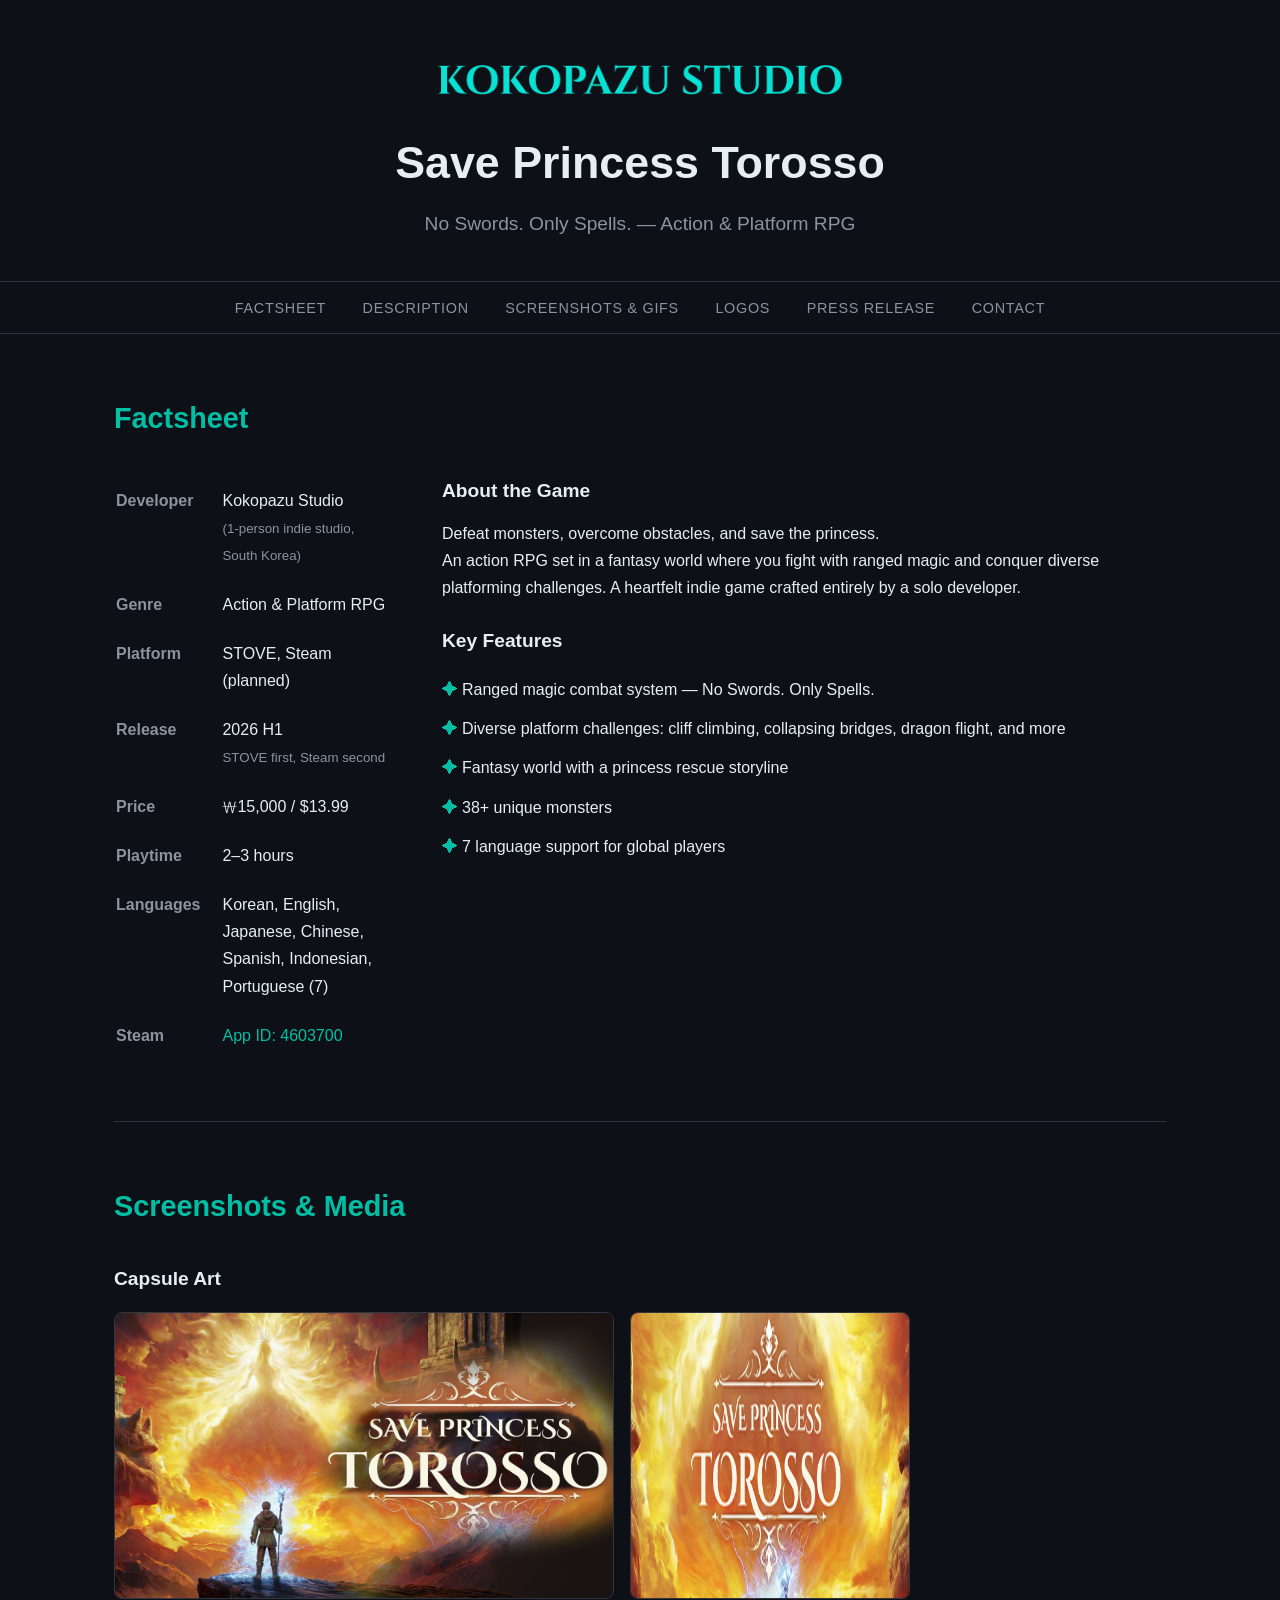
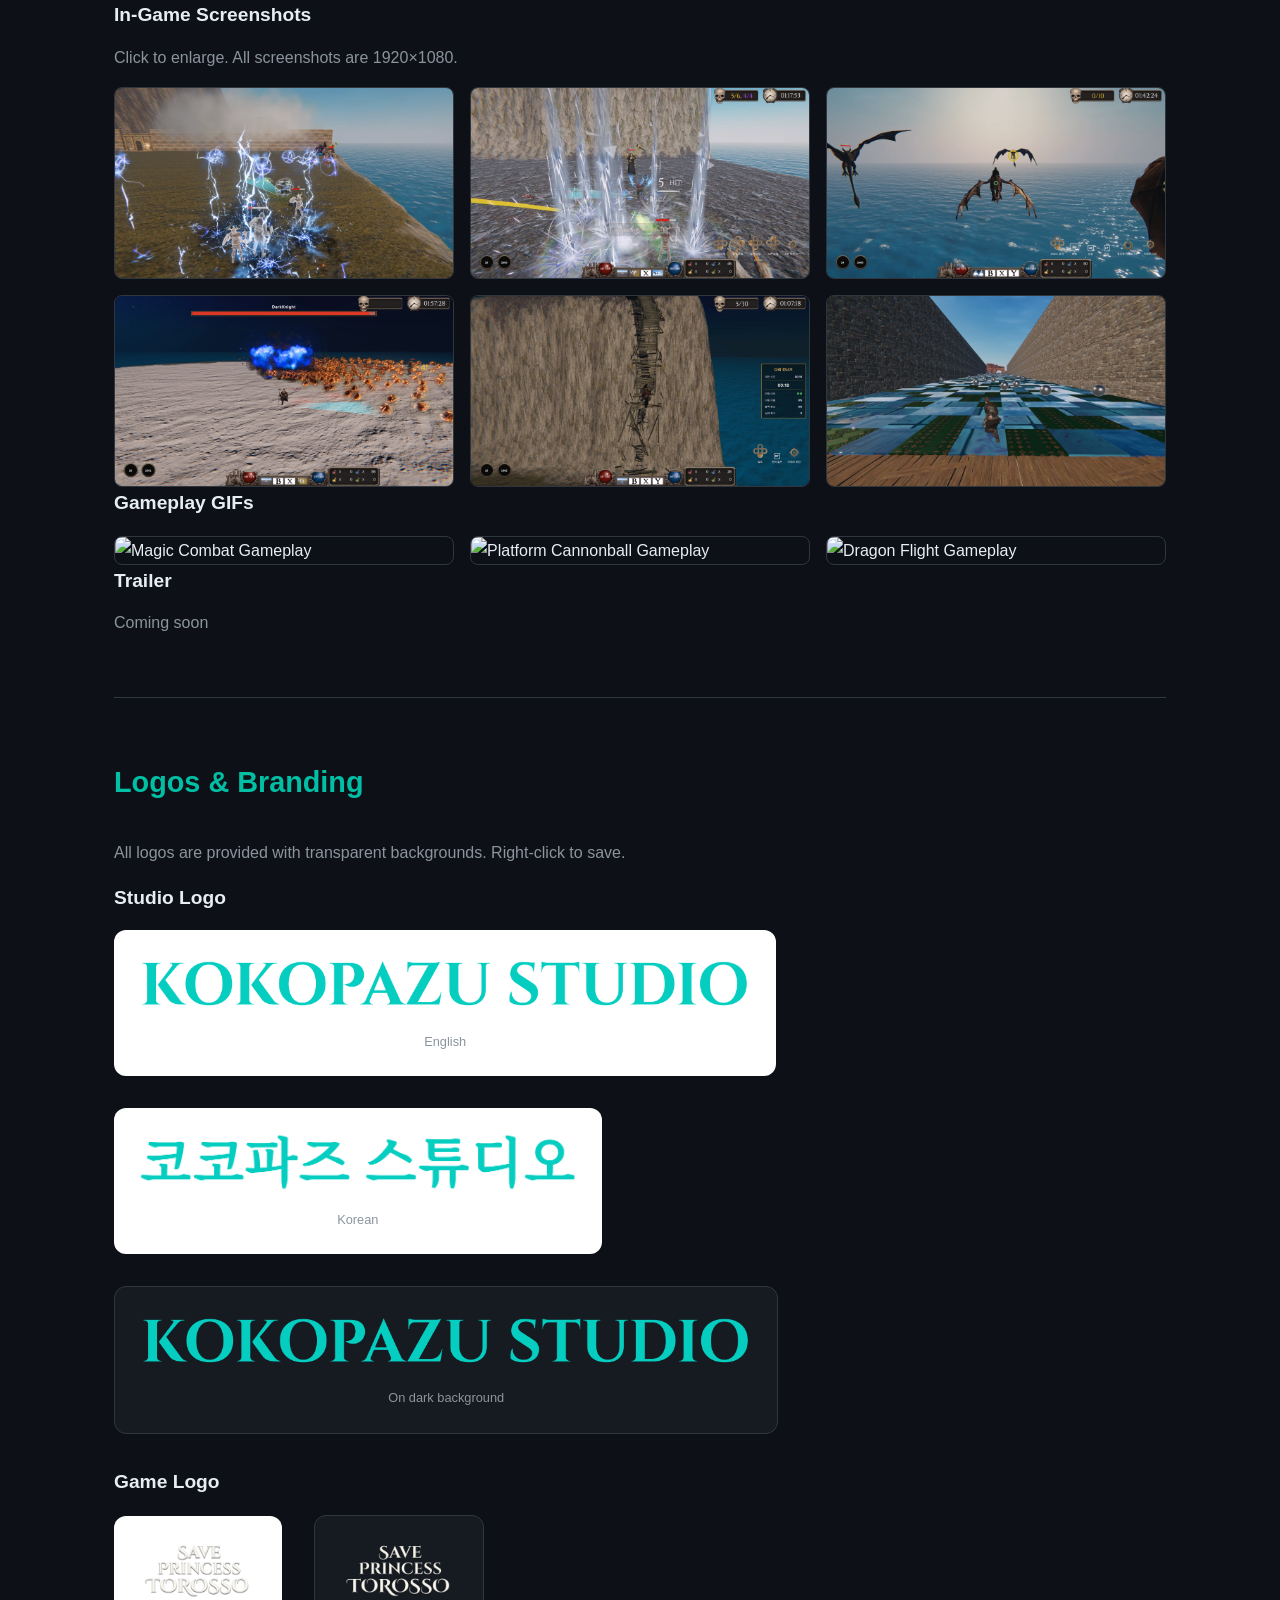
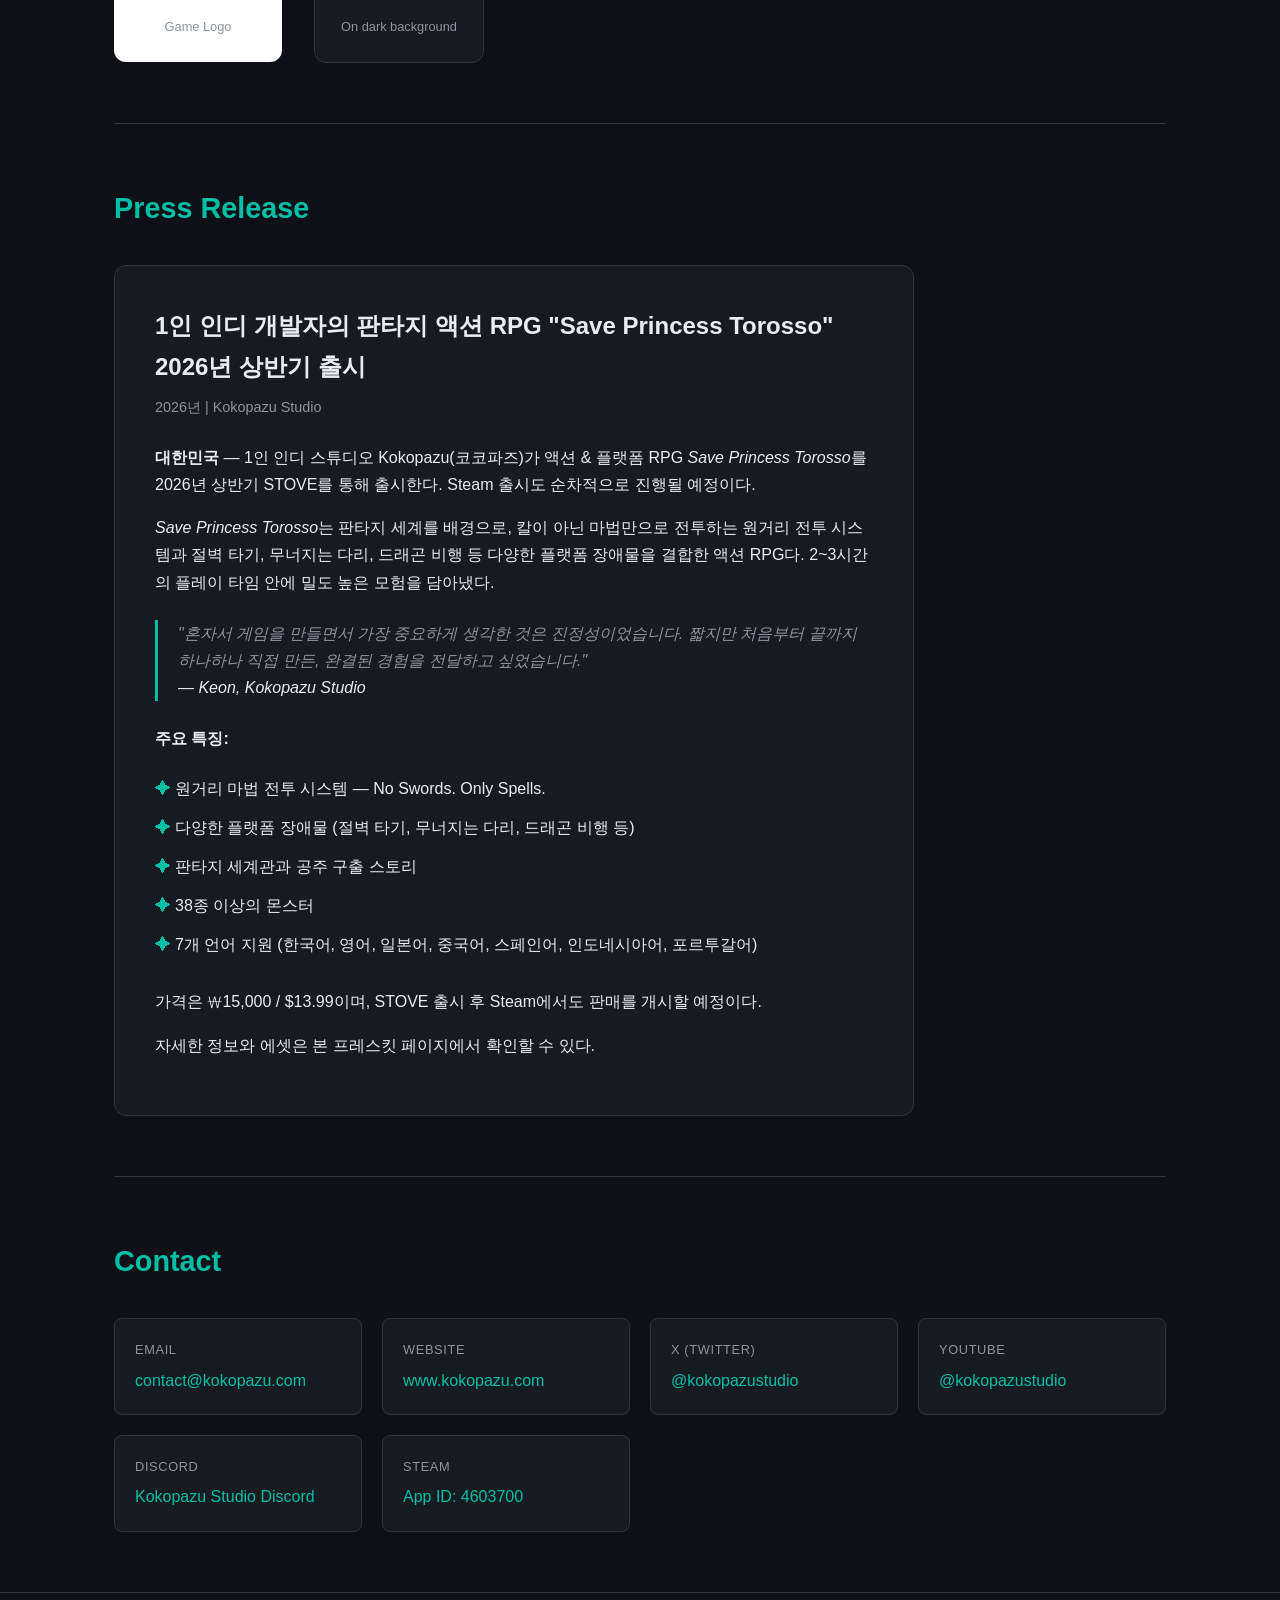
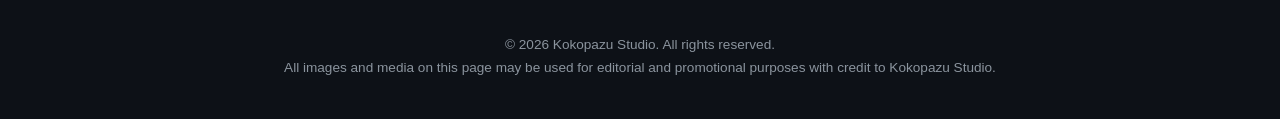
==== presskit/index.html @ b0d34535 "프레스킷 및 디자인 리뷰 추가, Claude 설정 업데이트 Co-Authored-By: Claude Opus 4.6 <noreply@anthropic.com>" ====
<!DOCTYPE html>
<html lang="ko">
<head>
  <meta charset="UTF-8">
  <meta name="viewport" content="width=device-width, initial-scale=1.0">
  <title>Save Princess Torosso - Presskit | Kokopazu Studio</title>
  <meta name="description" content="Save Princess Torosso 프레스킷 - Kokopazu Studio의 액션 & 플랫폼 RPG">
  <style>
    :root {
      --primary: #00BFA5;
      --primary-dark: #00897B;
      --bg: #0D1117;
      --bg-card: #161B22;
      --text: #E6EDF3;
      --text-muted: #8B949E;
      --border: #30363D;
      --accent: #FFD700;
    }

    * { margin: 0; padding: 0; box-sizing: border-box; }

    body {
      font-family: 'Segoe UI', -apple-system, BlinkMacSystemFont, sans-serif;
      background: var(--bg);
      color: var(--text);
      line-height: 1.7;
    }

    a { color: var(--primary); text-decoration: none; }
    a:hover { color: var(--primary-dark); text-decoration: underline; }

    /* Header */
    .header {
      text-align: center;
      padding: 60px 20px 40px;
      border-bottom: 1px solid var(--border);
    }
    .header img.studio-logo {
      height: 40px;
      margin-bottom: 16px;
      filter: brightness(1.1);
    }
    .header h1 {
      font-size: 2.8rem;
      font-weight: 700;
      margin-bottom: 8px;
    }
    .header .tagline {
      font-size: 1.2rem;
      color: var(--text-muted);
    }

    /* Nav */
    .nav {
      position: sticky;
      top: 0;
      z-index: 100;
      background: var(--bg);
      border-bottom: 1px solid var(--border);
      padding: 12px 20px;
      text-align: center;
    }
    .nav a {
      display: inline-block;
      margin: 0 16px;
      font-size: 0.9rem;
      color: var(--text-muted);
      text-transform: uppercase;
      letter-spacing: 0.05em;
    }
    .nav a:hover { color: var(--primary); text-decoration: none; }

    /* Container */
    .container {
      max-width: 1100px;
      margin: 0 auto;
      padding: 0 24px;
    }

    /* Section */
    section {
      padding: 60px 0;
      border-bottom: 1px solid var(--border);
    }
    section:last-child { border-bottom: none; }

    h2 {
      font-size: 1.8rem;
      margin-bottom: 32px;
      color: var(--primary);
    }
    h3 {
      font-size: 1.2rem;
      margin-bottom: 12px;
      color: var(--text);
    }

    /* Factsheet grid */
    .factsheet-grid {
      display: grid;
      grid-template-columns: 280px 1fr;
      gap: 48px;
    }
    .factsheet-table { width: 100%; }
    .factsheet-table tr { border-bottom: 1px solid var(--border); }
    .factsheet-table td {
      padding: 10px 0;
      vertical-align: top;
    }
    .factsheet-table td:first-child {
      font-weight: 600;
      color: var(--text-muted);
      white-space: nowrap;
      padding-right: 20px;
      width: 100px;
    }

    /* Description */
    .description p { margin-bottom: 16px; }
    .features {
      list-style: none;
      padding: 0;
    }
    .features li {
      padding: 6px 0;
      padding-left: 20px;
      position: relative;
    }
    .features li::before {
      content: "\2726";
      position: absolute;
      left: 0;
      color: var(--primary);
    }

    /* Gallery */
    .gallery-section h3 { margin-top: 32px; }
    .gallery-section h3:first-child { margin-top: 0; }

    .gallery {
      display: grid;
      grid-template-columns: repeat(auto-fill, minmax(320px, 1fr));
      gap: 16px;
      margin-top: 16px;
    }
    .gallery img, .gallery video {
      width: 100%;
      border-radius: 8px;
      border: 1px solid var(--border);
      cursor: pointer;
      transition: transform 0.2s;
    }
    .gallery img:hover { transform: scale(1.02); }

    .capsule-gallery {
      display: flex;
      gap: 16px;
      flex-wrap: wrap;
      margin-top: 16px;
    }
    .capsule-gallery img {
      border-radius: 8px;
      border: 1px solid var(--border);
    }
    .capsule-gallery .capsule-main { max-width: 500px; width: 100%; }
    .capsule-gallery .capsule-small { max-width: 280px; width: 100%; }

    /* Logos */
    .logos-grid {
      display: flex;
      gap: 32px;
      flex-wrap: wrap;
      align-items: center;
      margin-top: 16px;
    }
    .logo-item {
      background: #fff;
      padding: 24px;
      border-radius: 12px;
      text-align: center;
    }
    .logo-item img { max-height: 60px; }
    .logo-item.dark {
      background: var(--bg-card);
      border: 1px solid var(--border);
    }
    .logo-item p {
      font-size: 0.8rem;
      color: var(--text-muted);
      margin-top: 8px;
    }

    /* Press Release */
    .press-release {
      background: var(--bg-card);
      border: 1px solid var(--border);
      border-radius: 12px;
      padding: 40px;
      max-width: 800px;
    }
    .press-release h3 {
      font-size: 1.5rem;
      margin-bottom: 8px;
    }
    .press-release .date {
      color: var(--text-muted);
      font-size: 0.9rem;
      margin-bottom: 24px;
    }
    .press-release p { margin-bottom: 16px; }
    .press-release .quote {
      border-left: 3px solid var(--primary);
      padding-left: 20px;
      font-style: italic;
      color: var(--text-muted);
      margin: 24px 0;
    }

    /* Contact */
    .contact-grid {
      display: grid;
      grid-template-columns: repeat(auto-fill, minmax(240px, 1fr));
      gap: 20px;
    }
    .contact-card {
      background: var(--bg-card);
      border: 1px solid var(--border);
      border-radius: 8px;
      padding: 20px;
    }
    .contact-card .label {
      font-size: 0.8rem;
      color: var(--text-muted);
      text-transform: uppercase;
      letter-spacing: 0.05em;
      margin-bottom: 6px;
    }

    /* Download button */
    .download-btn {
      display: inline-block;
      background: var(--primary);
      color: #fff;
      padding: 12px 28px;
      border-radius: 8px;
      font-weight: 600;
      font-size: 1rem;
      margin-top: 16px;
      transition: background 0.2s;
    }
    .download-btn:hover {
      background: var(--primary-dark);
      text-decoration: none;
      color: #fff;
    }

    /* Lightbox */
    .lightbox {
      display: none;
      position: fixed;
      top: 0; left: 0;
      width: 100%; height: 100%;
      background: rgba(0,0,0,0.9);
      z-index: 1000;
      justify-content: center;
      align-items: center;
      cursor: pointer;
    }
    .lightbox.active { display: flex; }
    .lightbox img {
      max-width: 90%;
      max-height: 90%;
      border-radius: 8px;
    }

    /* Responsive */
    @media (max-width: 768px) {
      .header h1 { font-size: 2rem; }
      .factsheet-grid {
        grid-template-columns: 1fr;
        gap: 32px;
      }
      .gallery {
        grid-template-columns: 1fr;
      }
      .nav a { margin: 0 8px; font-size: 0.8rem; }
      .press-release { padding: 24px; }
    }
  </style>
</head>
<body>

<!-- Header -->
<div class="header">
  <img src="images/logo_kokopazu.png" alt="Kokopazu Studio" class="studio-logo">
  <h1>Save Princess Torosso</h1>
  <p class="tagline">No Swords. Only Spells. &mdash; Action &amp; Platform RPG</p>
</div>

<!-- Navigation -->
<nav class="nav">
  <a href="#factsheet">Factsheet</a>
  <a href="#description">Description</a>
  <a href="#media">Screenshots &amp; GIFs</a>
  <a href="#logos">Logos</a>
  <a href="#press-release">Press Release</a>
  <a href="#contact">Contact</a>
</nav>

<div class="container">

  <!-- Factsheet + Description -->
  <section id="factsheet">
    <h2>Factsheet</h2>
    <div class="factsheet-grid">
      <div>
        <table class="factsheet-table">
          <tr><td>Developer</td><td>Kokopazu Studio<br><small style="color:var(--text-muted)">(1-person indie studio, South Korea)</small></td></tr>
          <tr><td>Genre</td><td>Action &amp; Platform RPG</td></tr>
          <tr><td>Platform</td><td>STOVE, Steam (planned)</td></tr>
          <tr><td>Release</td><td>2026 H1<br><small style="color:var(--text-muted)">STOVE first, Steam second</small></td></tr>
          <tr><td>Price</td><td>&#8361;15,000 / $13.99</td></tr>
          <tr><td>Playtime</td><td>2&ndash;3 hours</td></tr>
          <tr><td>Languages</td><td>Korean, English, Japanese, Chinese, Spanish, Indonesian, Portuguese (7)</td></tr>
          <tr><td>Steam</td><td><a href="https://store.steampowered.com/app/4603700" target="_blank">App ID: 4603700</a></td></tr>
        </table>
      </div>
      <div id="description">
        <h3>About the Game</h3>
        <p>Defeat monsters, overcome obstacles, and save the princess.</p>
        <p>An action RPG set in a fantasy world where you fight with ranged magic and conquer diverse platforming challenges. A heartfelt indie game crafted entirely by a solo developer.</p>

        <h3 style="margin-top:24px">Key Features</h3>
        <ul class="features">
          <li>Ranged magic combat system &mdash; No Swords. Only Spells.</li>
          <li>Diverse platform challenges: cliff climbing, collapsing bridges, dragon flight, and more</li>
          <li>Fantasy world with a princess rescue storyline</li>
          <li>38+ unique monsters</li>
          <li>7 language support for global players</li>
        </ul>
      </div>
    </div>
  </section>

  <!-- Screenshots & GIFs -->
  <section id="media">
    <h2>Screenshots &amp; Media</h2>

    <div class="gallery-section">
      <h3>Capsule Art</h3>
      <div class="capsule-gallery">
        <img src="images/capsule_main.png" alt="Main Capsule" class="capsule-main" onclick="openLightbox(this)">
        <img src="images/capsule_small.png" alt="Small Capsule" class="capsule-small" onclick="openLightbox(this)">
      </div>
    </div>

    <div class="gallery-section">
      <h3>In-Game Screenshots</h3>
      <p style="color:var(--text-muted); margin-bottom:8px;">Click to enlarge. All screenshots are 1920&times;1080.</p>
      <div class="gallery">
        <img src="images/combat_01_lightning.jpg" alt="Combat - Lightning Magic" onclick="openLightbox(this)">
        <img src="images/combat_02_ice.jpg" alt="Combat - Ice Magic" onclick="openLightbox(this)">
        <img src="images/combat_03_dragon_flight.jpg" alt="Combat - Dragon Flight" onclick="openLightbox(this)">
        <img src="images/boss_01_darkknight.jpg" alt="Boss - Dark Knight" onclick="openLightbox(this)">
        <img src="images/platform_01_bridge.jpg" alt="Platform - Bridge" onclick="openLightbox(this)">
        <img src="images/platform_02_cannonball_slope.jpg" alt="Platform - Cannonball Slope" onclick="openLightbox(this)">
      </div>
    </div>

    <div class="gallery-section">
      <h3>Gameplay GIFs</h3>
      <div class="gallery">
        <img src="images/combat_magic.gif" alt="Magic Combat Gameplay">
        <img src="images/platform_cannonball.gif" alt="Platform Cannonball Gameplay">
        <img src="images/dragon_flight.gif" alt="Dragon Flight Gameplay">
      </div>
    </div>

    <div class="gallery-section">
      <h3>Trailer</h3>
      <p style="color:var(--text-muted);">Coming soon</p>
      <!-- <iframe width="560" height="315" src="YOUTUBE_EMBED_URL" frameborder="0" allowfullscreen></iframe> -->
    </div>
  </section>

  <!-- Logos -->
  <section id="logos">
    <h2>Logos &amp; Branding</h2>
    <p style="color:var(--text-muted); margin-bottom:16px;">All logos are provided with transparent backgrounds. Right-click to save.</p>

    <h3>Studio Logo</h3>
    <div class="logos-grid">
      <div class="logo-item">
        <img src="images/logo_kokopazu.png" alt="Kokopazu Studio Logo (EN)">
        <p>English</p>
      </div>
      <div class="logo-item">
        <img src="images/logo_kokopazu_kor.png" alt="Kokopazu Studio Logo (KR)">
        <p>Korean</p>
      </div>
      <div class="logo-item dark">
        <img src="images/logo_kokopazu.png" alt="Kokopazu Studio Logo on dark">
        <p>On dark background</p>
      </div>
    </div>

    <h3 style="margin-top:32px">Game Logo</h3>
    <div class="logos-grid">
      <div class="logo-item">
        <img src="images/logo_torosso.png" alt="Save Princess Torosso Logo">
        <p>Game Logo</p>
      </div>
      <div class="logo-item dark">
        <img src="images/logo_torosso.png" alt="Save Princess Torosso Logo on dark">
        <p>On dark background</p>
      </div>
    </div>
  </section>

  <!-- Press Release -->
  <section id="press-release">
    <h2>Press Release</h2>
    <div class="press-release">
      <h3>1인 인디 개발자의 판타지 액션 RPG "Save Princess Torosso" 2026년 상반기 출시</h3>
      <p class="date">2026년 | Kokopazu Studio</p>

      <p><strong>대한민국</strong> &mdash; 1인 인디 스튜디오 Kokopazu(코코파즈)가 액션 &amp; 플랫폼 RPG <em>Save Princess Torosso</em>를 2026년 상반기 STOVE를 통해 출시한다. Steam 출시도 순차적으로 진행될 예정이다.</p>

      <p><em>Save Princess Torosso</em>는 판타지 세계를 배경으로, 칼이 아닌 마법만으로 전투하는 원거리 전투 시스템과 절벽 타기, 무너지는 다리, 드래곤 비행 등 다양한 플랫폼 장애물을 결합한 액션 RPG다. 2~3시간의 플레이 타임 안에 밀도 높은 모험을 담아냈다.</p>

      <div class="quote">
        "혼자서 게임을 만들면서 가장 중요하게 생각한 것은 진정성이었습니다. 짧지만 처음부터 끝까지 하나하나 직접 만든, 완결된 경험을 전달하고 싶었습니다."<br>
        <span style="color:var(--text);">&mdash; Keon, Kokopazu Studio</span>
      </div>

      <p><strong>주요 특징:</strong></p>
      <ul class="features">
        <li>원거리 마법 전투 시스템 &mdash; No Swords. Only Spells.</li>
        <li>다양한 플랫폼 장애물 (절벽 타기, 무너지는 다리, 드래곤 비행 등)</li>
        <li>판타지 세계관과 공주 구출 스토리</li>
        <li>38종 이상의 몬스터</li>
        <li>7개 언어 지원 (한국어, 영어, 일본어, 중국어, 스페인어, 인도네시아어, 포르투갈어)</li>
      </ul>

      <p style="margin-top:24px">가격은 &#8361;15,000 / $13.99이며, STOVE 출시 후 Steam에서도 판매를 개시할 예정이다.</p>

      <p>자세한 정보와 에셋은 본 프레스킷 페이지에서 확인할 수 있다.</p>
    </div>
  </section>

  <!-- Contact -->
  <section id="contact">
    <h2>Contact</h2>
    <div class="contact-grid">
      <div class="contact-card">
        <div class="label">Email</div>
        <a href="mailto:contact@kokopazu.com">contact@kokopazu.com</a>
      </div>
      <div class="contact-card">
        <div class="label">Website</div>
        <a href="https://www.kokopazu.com" target="_blank">www.kokopazu.com</a>
      </div>
      <div class="contact-card">
        <div class="label">X (Twitter)</div>
        <a href="https://x.com/kokopazustudio" target="_blank">@kokopazustudio</a>
      </div>
      <div class="contact-card">
        <div class="label">YouTube</div>
        <a href="https://youtube.com/@kokopazustudio" target="_blank">@kokopazustudio</a>
      </div>
      <div class="contact-card">
        <div class="label">Discord</div>
        <a href="https://discord.com/channels/1486192332025106656/1486192333069484114" target="_blank">Kokopazu Studio Discord</a>
      </div>
      <div class="contact-card">
        <div class="label">Steam</div>
        <a href="https://store.steampowered.com/app/4603700" target="_blank">App ID: 4603700</a>
      </div>
    </div>
  </section>

</div>

<!-- Footer -->
<footer style="text-align:center; padding:40px 20px; color:var(--text-muted); font-size:0.85rem; border-top:1px solid var(--border);">
  &copy; 2026 Kokopazu Studio. All rights reserved.<br>
  All images and media on this page may be used for editorial and promotional purposes with credit to Kokopazu Studio.
</footer>

<!-- Lightbox -->
<div class="lightbox" id="lightbox" onclick="closeLightbox()">
  <img id="lightbox-img" src="" alt="">
</div>

<script>
function openLightbox(el) {
  const lb = document.getElementById('lightbox');
  const img = document.getElementById('lightbox-img');
  img.src = el.src;
  img.alt = el.alt;
  lb.classList.add('active');
}
function closeLightbox() {
  document.getElementById('lightbox').classList.remove('active');
}
document.addEventListener('keydown', function(e) {
  if (e.key === 'Escape') closeLightbox();
});
</script>

</body>
</html>
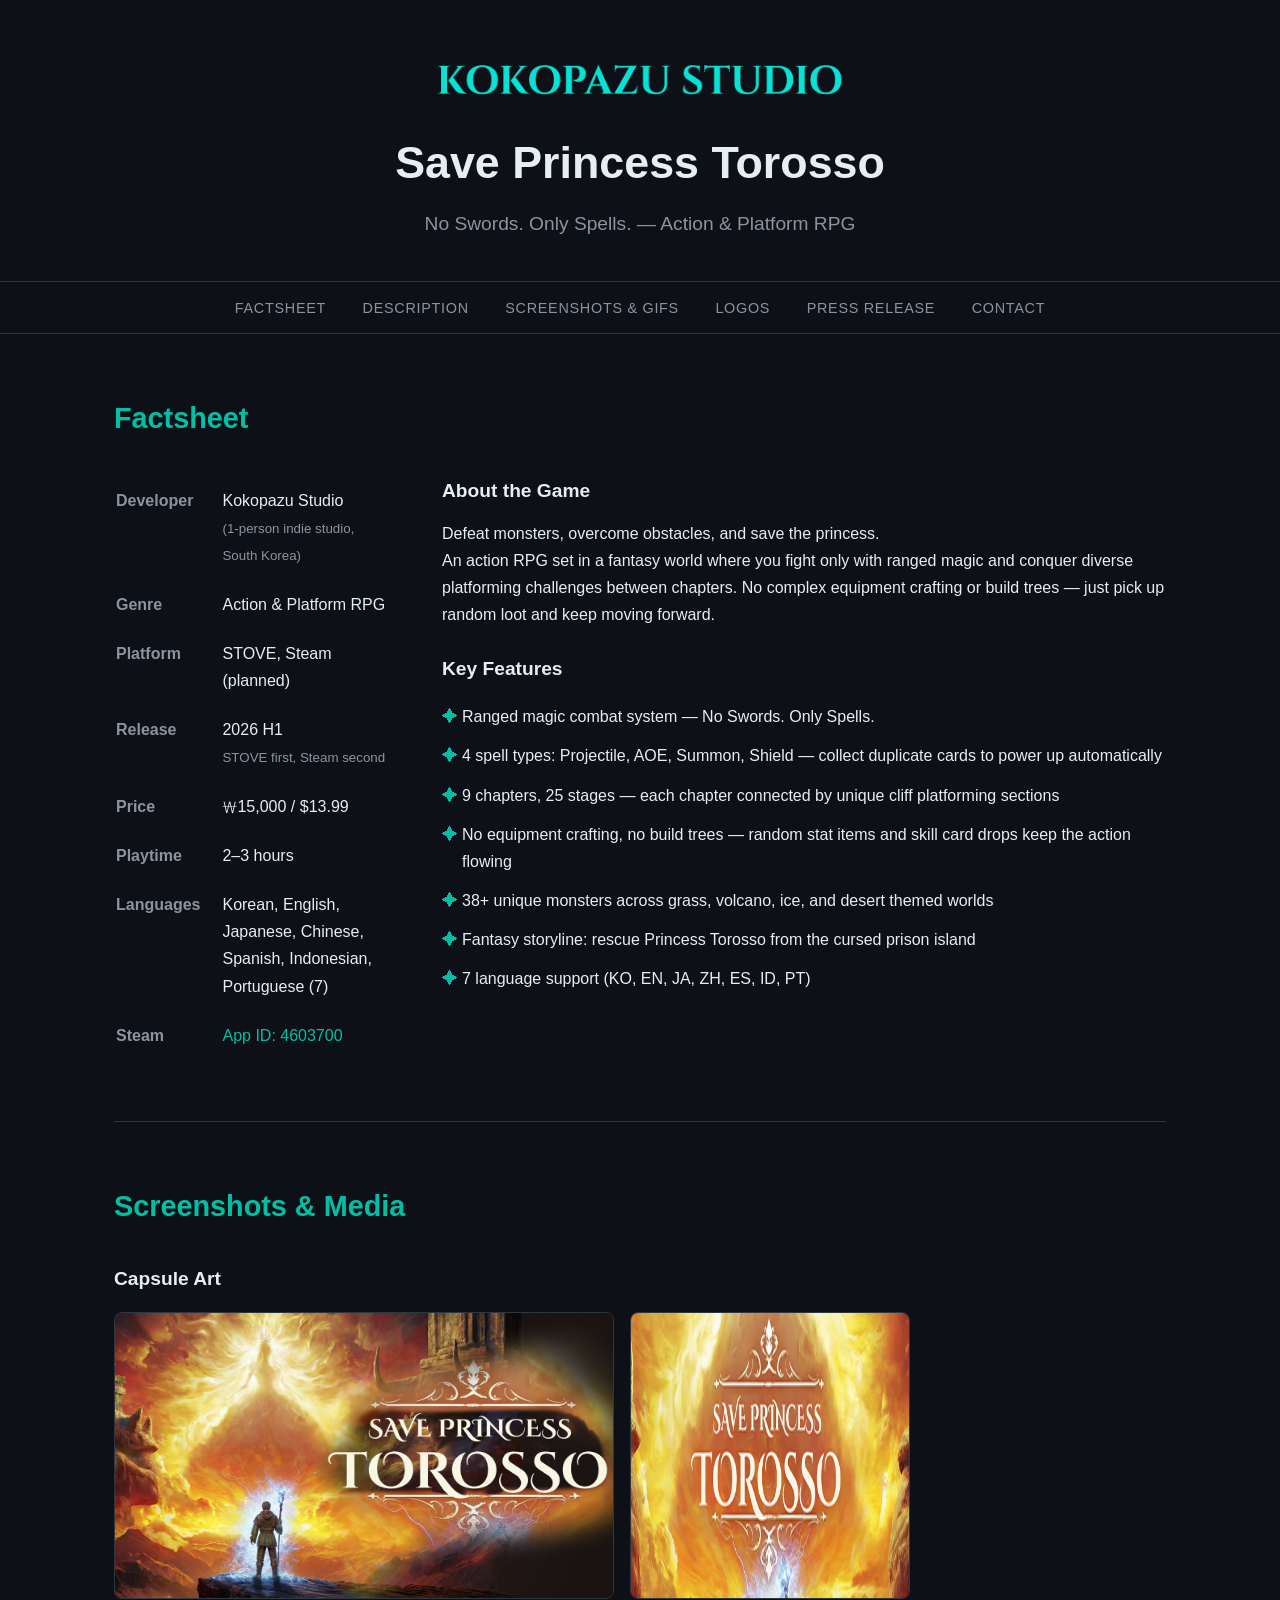
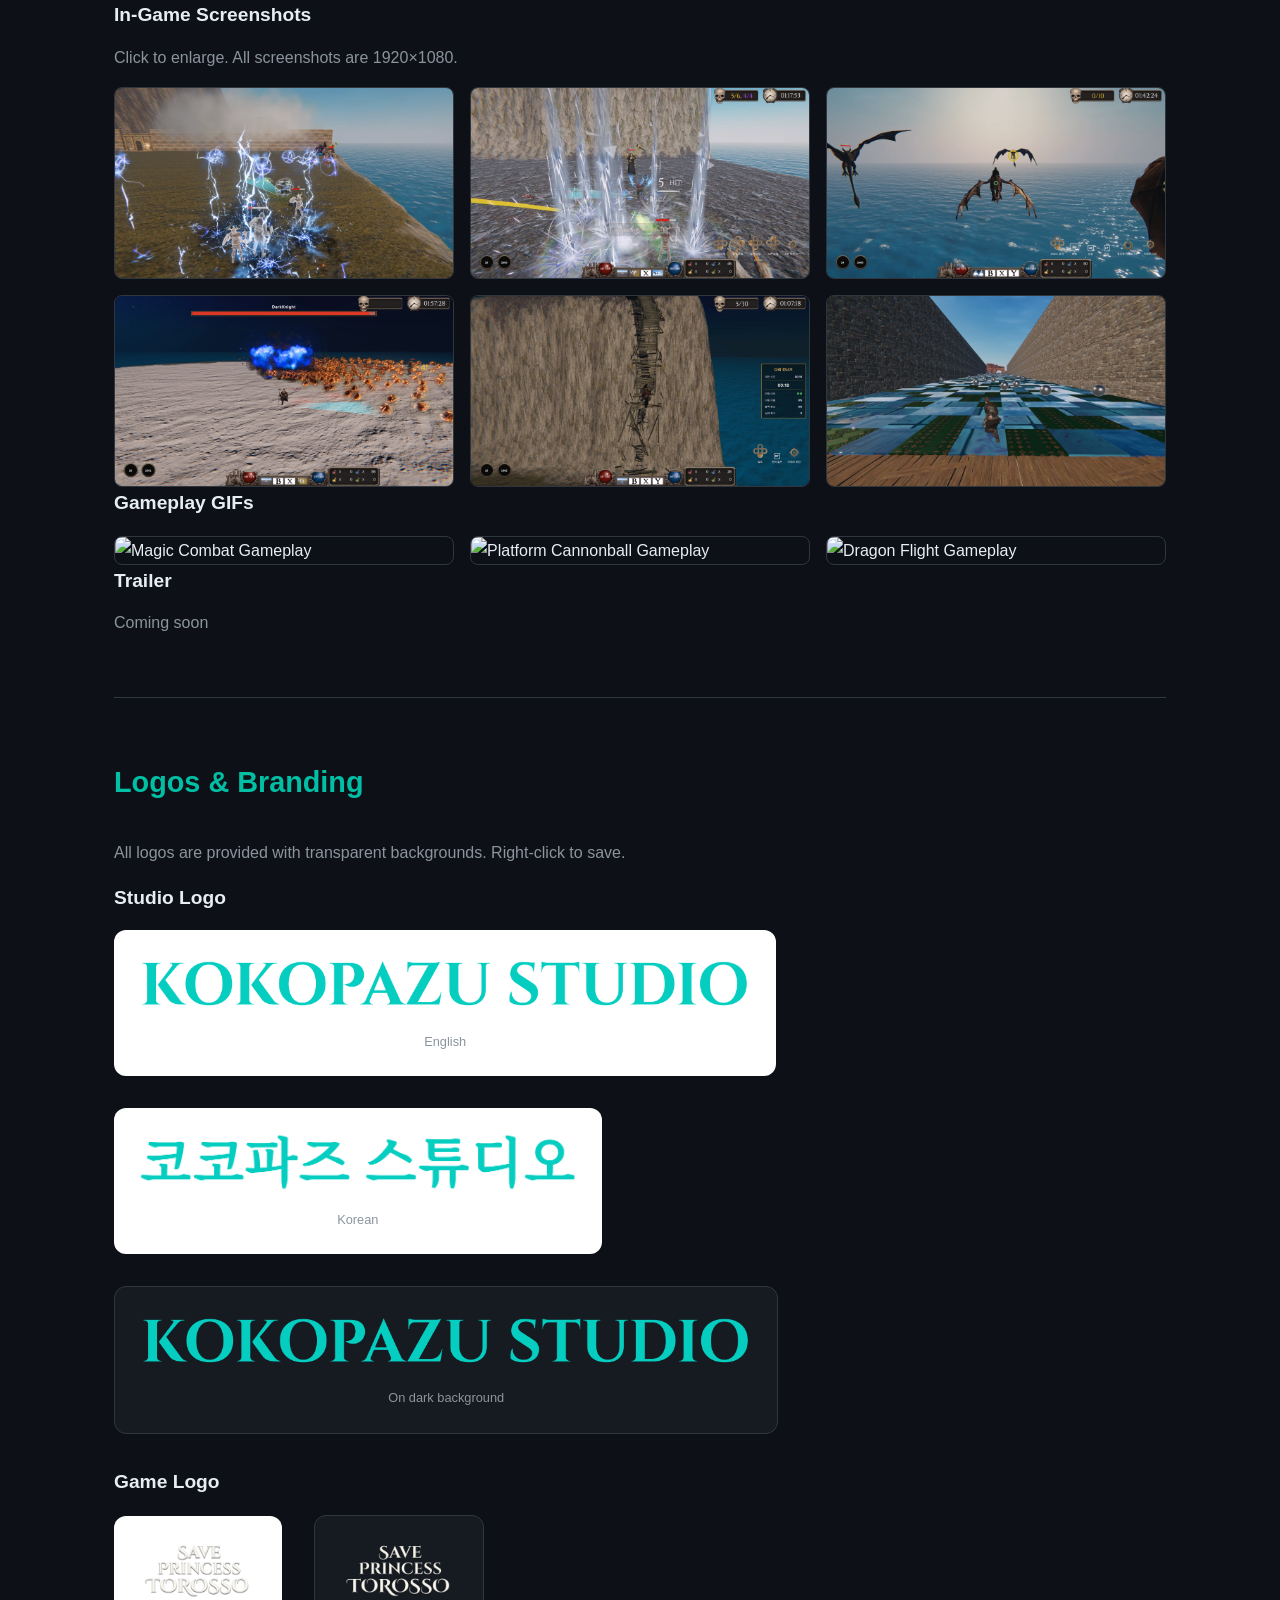
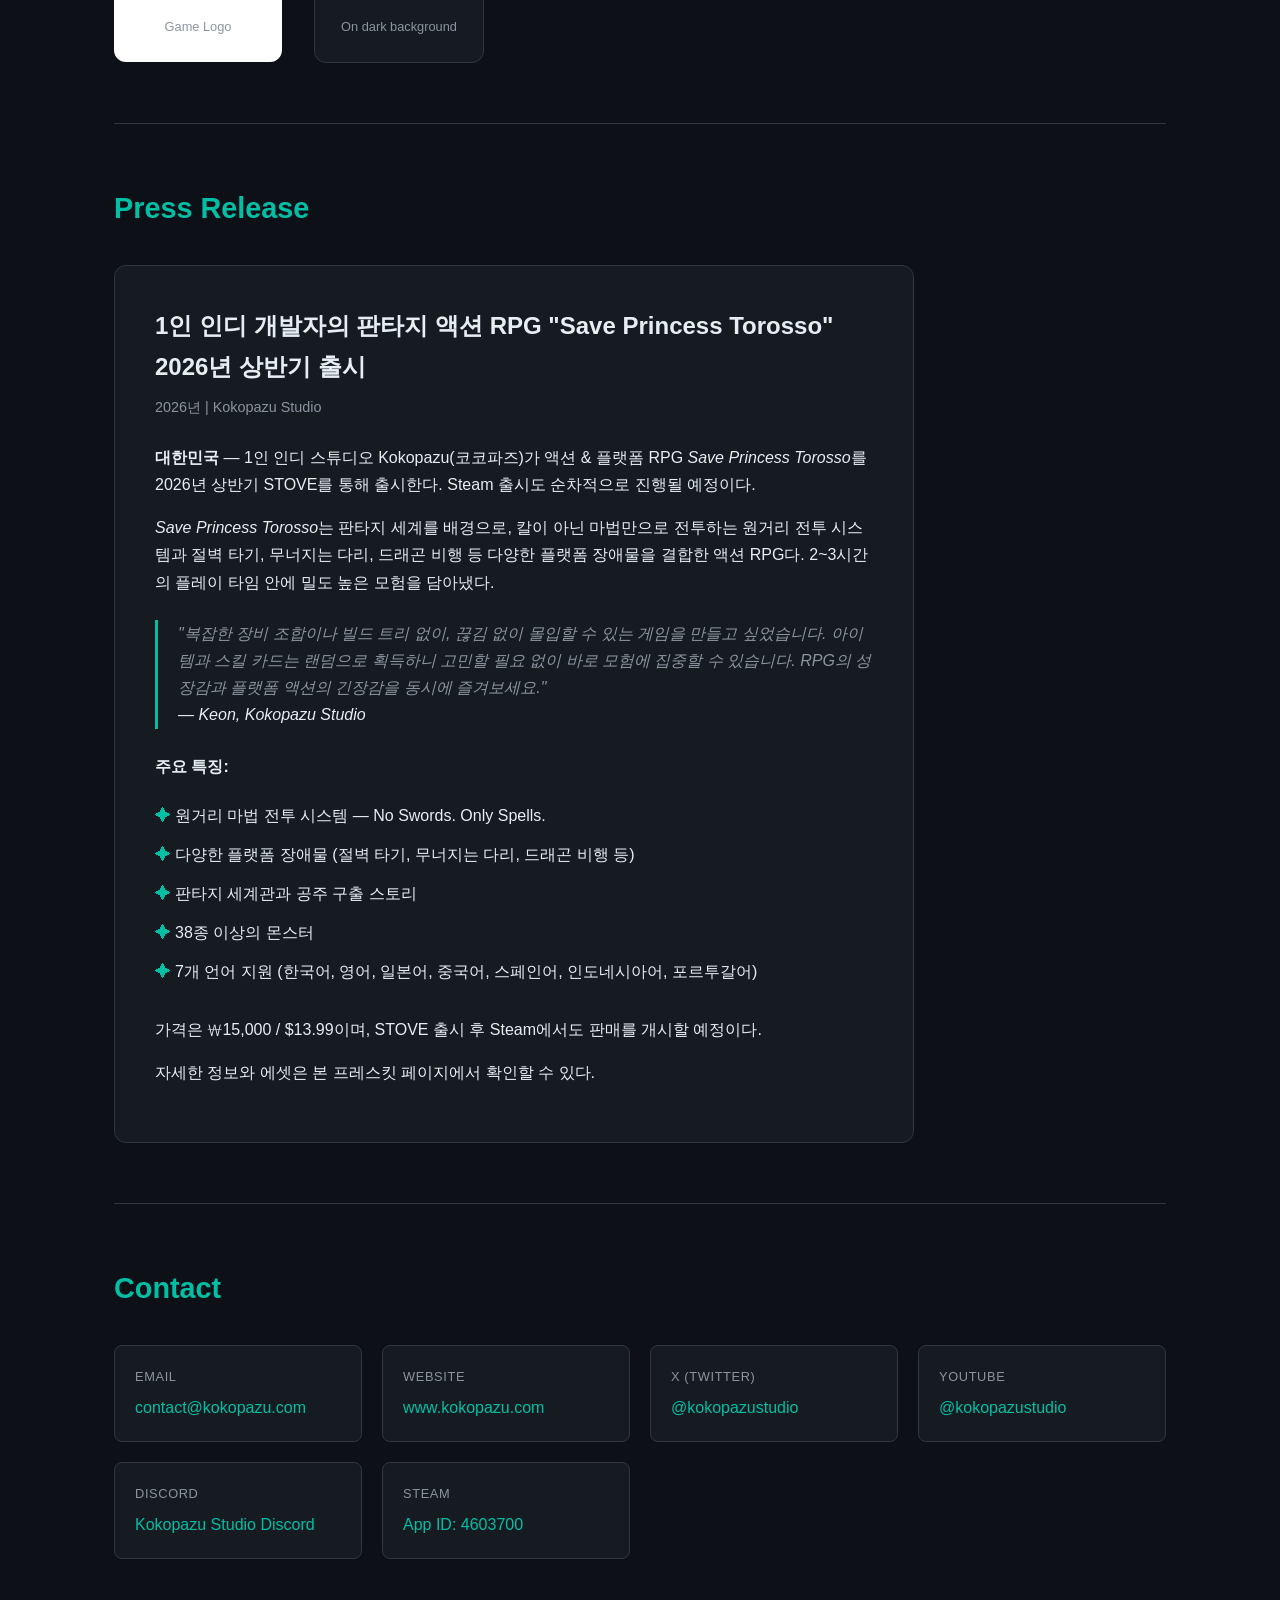
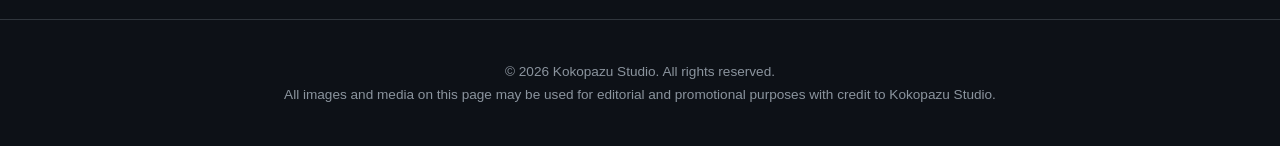
==== commit 70210b72: "프레스킷 내용 업데이트 Co-Authored-By: Claude Opus 4.6 <noreply@anthropic.com>" ====
--- a/presskit/index.html
+++ b/presskit/index.html
@@ -328,15 +328,17 @@
       <div id="description">
         <h3>About the Game</h3>
         <p>Defeat monsters, overcome obstacles, and save the princess.</p>
-        <p>An action RPG set in a fantasy world where you fight with ranged magic and conquer diverse platforming challenges. A heartfelt indie game crafted entirely by a solo developer.</p>
+        <p>An action RPG set in a fantasy world where you fight only with ranged magic and conquer diverse platforming challenges between chapters. No complex equipment crafting or build trees &mdash; just pick up random loot and keep moving forward.</p>
 
         <h3 style="margin-top:24px">Key Features</h3>
         <ul class="features">
           <li>Ranged magic combat system &mdash; No Swords. Only Spells.</li>
-          <li>Diverse platform challenges: cliff climbing, collapsing bridges, dragon flight, and more</li>
-          <li>Fantasy world with a princess rescue storyline</li>
-          <li>38+ unique monsters</li>
-          <li>7 language support for global players</li>
+          <li>4 spell types: Projectile, AOE, Summon, Shield &mdash; collect duplicate cards to power up automatically</li>
+          <li>9 chapters, 25 stages &mdash; each chapter connected by unique cliff platforming sections</li>
+          <li>No equipment crafting, no build trees &mdash; random stat items and skill card drops keep the action flowing</li>
+          <li>38+ unique monsters across grass, volcano, ice, and desert themed worlds</li>
+          <li>Fantasy storyline: rescue Princess Torosso from the cursed prison island</li>
+          <li>7 language support (KO, EN, JA, ZH, ES, ID, PT)</li>
         </ul>
       </div>
     </div>
@@ -429,7 +431,7 @@
       <p><em>Save Princess Torosso</em>는 판타지 세계를 배경으로, 칼이 아닌 마법만으로 전투하는 원거리 전투 시스템과 절벽 타기, 무너지는 다리, 드래곤 비행 등 다양한 플랫폼 장애물을 결합한 액션 RPG다. 2~3시간의 플레이 타임 안에 밀도 높은 모험을 담아냈다.</p>
 
       <div class="quote">
-        "혼자서 게임을 만들면서 가장 중요하게 생각한 것은 진정성이었습니다. 짧지만 처음부터 끝까지 하나하나 직접 만든, 완결된 경험을 전달하고 싶었습니다."<br>
+        "복잡한 장비 조합이나 빌드 트리 없이, 끊김 없이 몰입할 수 있는 게임을 만들고 싶었습니다. 아이템과 스킬 카드는 랜덤으로 획득하니 고민할 필요 없이 바로 모험에 집중할 수 있습니다. RPG의 성장감과 플랫폼 액션의 긴장감을 동시에 즐겨보세요."<br>
         <span style="color:var(--text);">&mdash; Keon, Kokopazu Studio</span>
       </div>
 
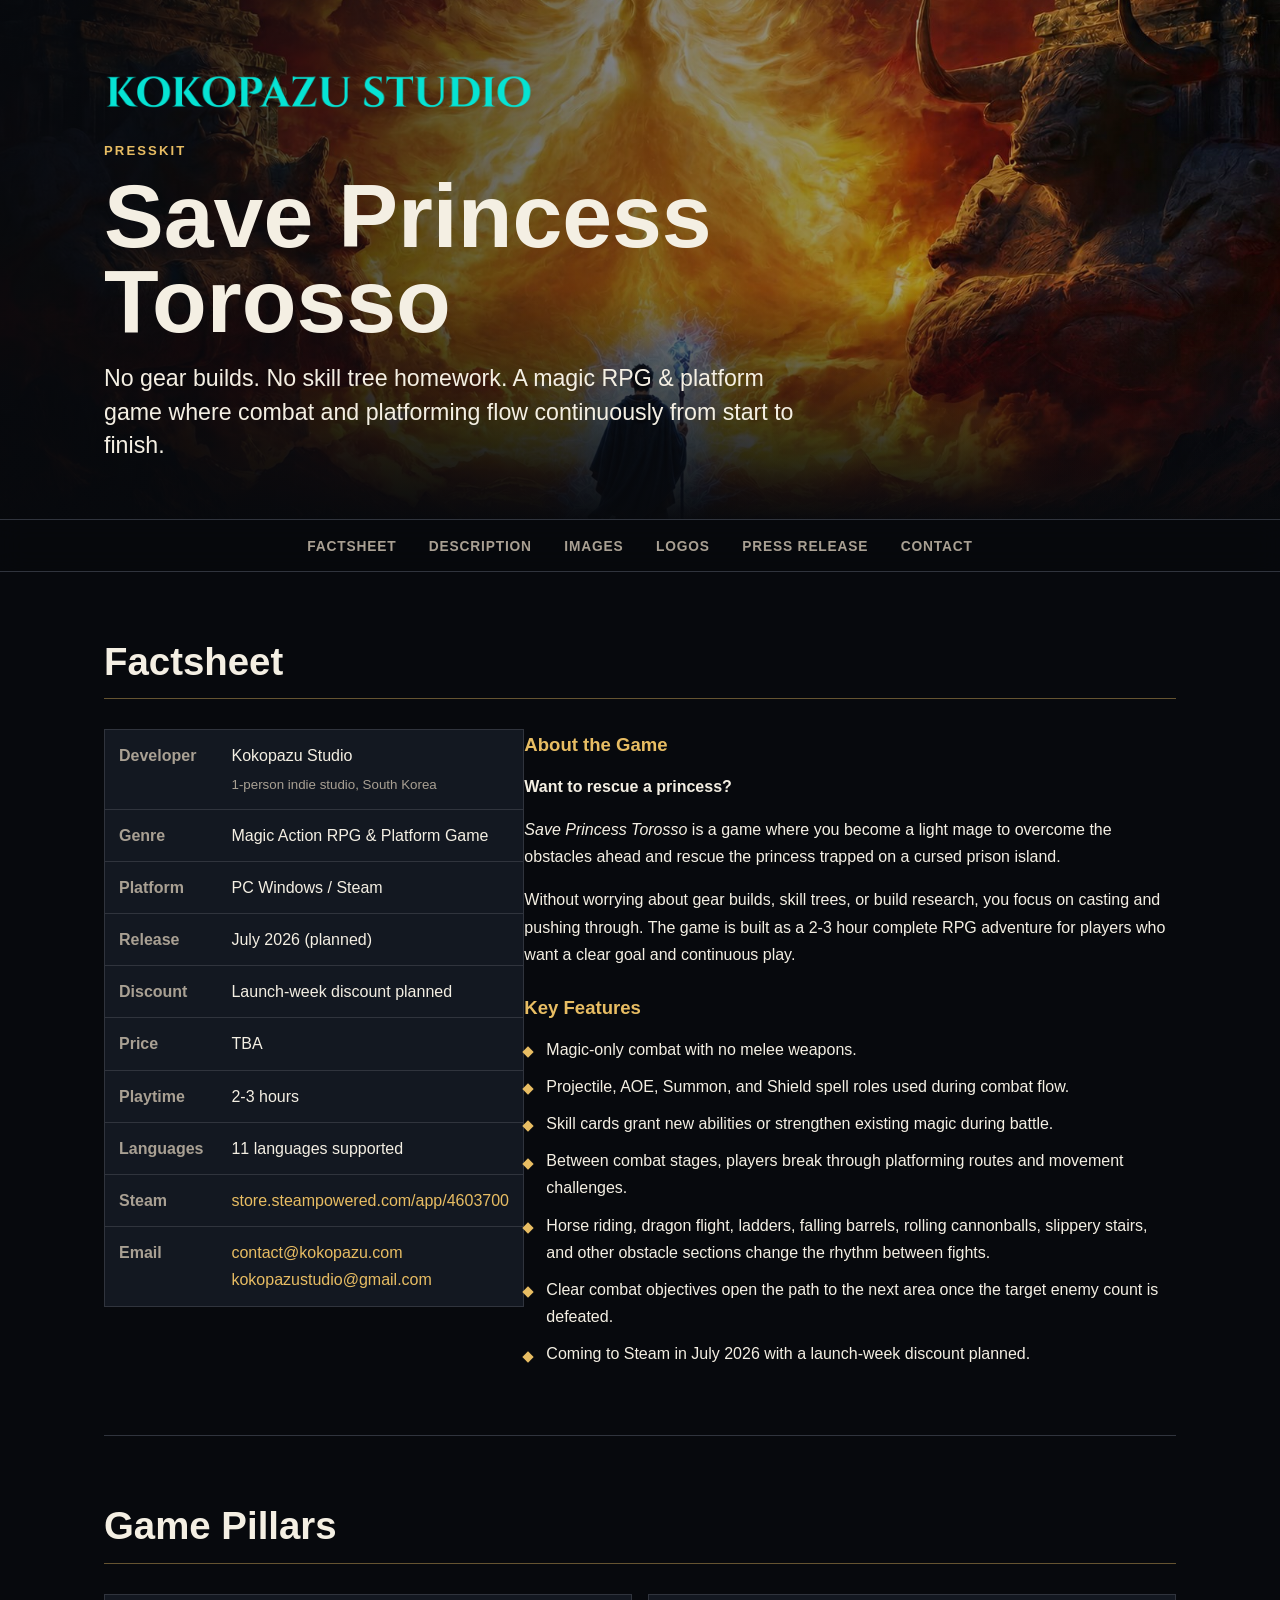
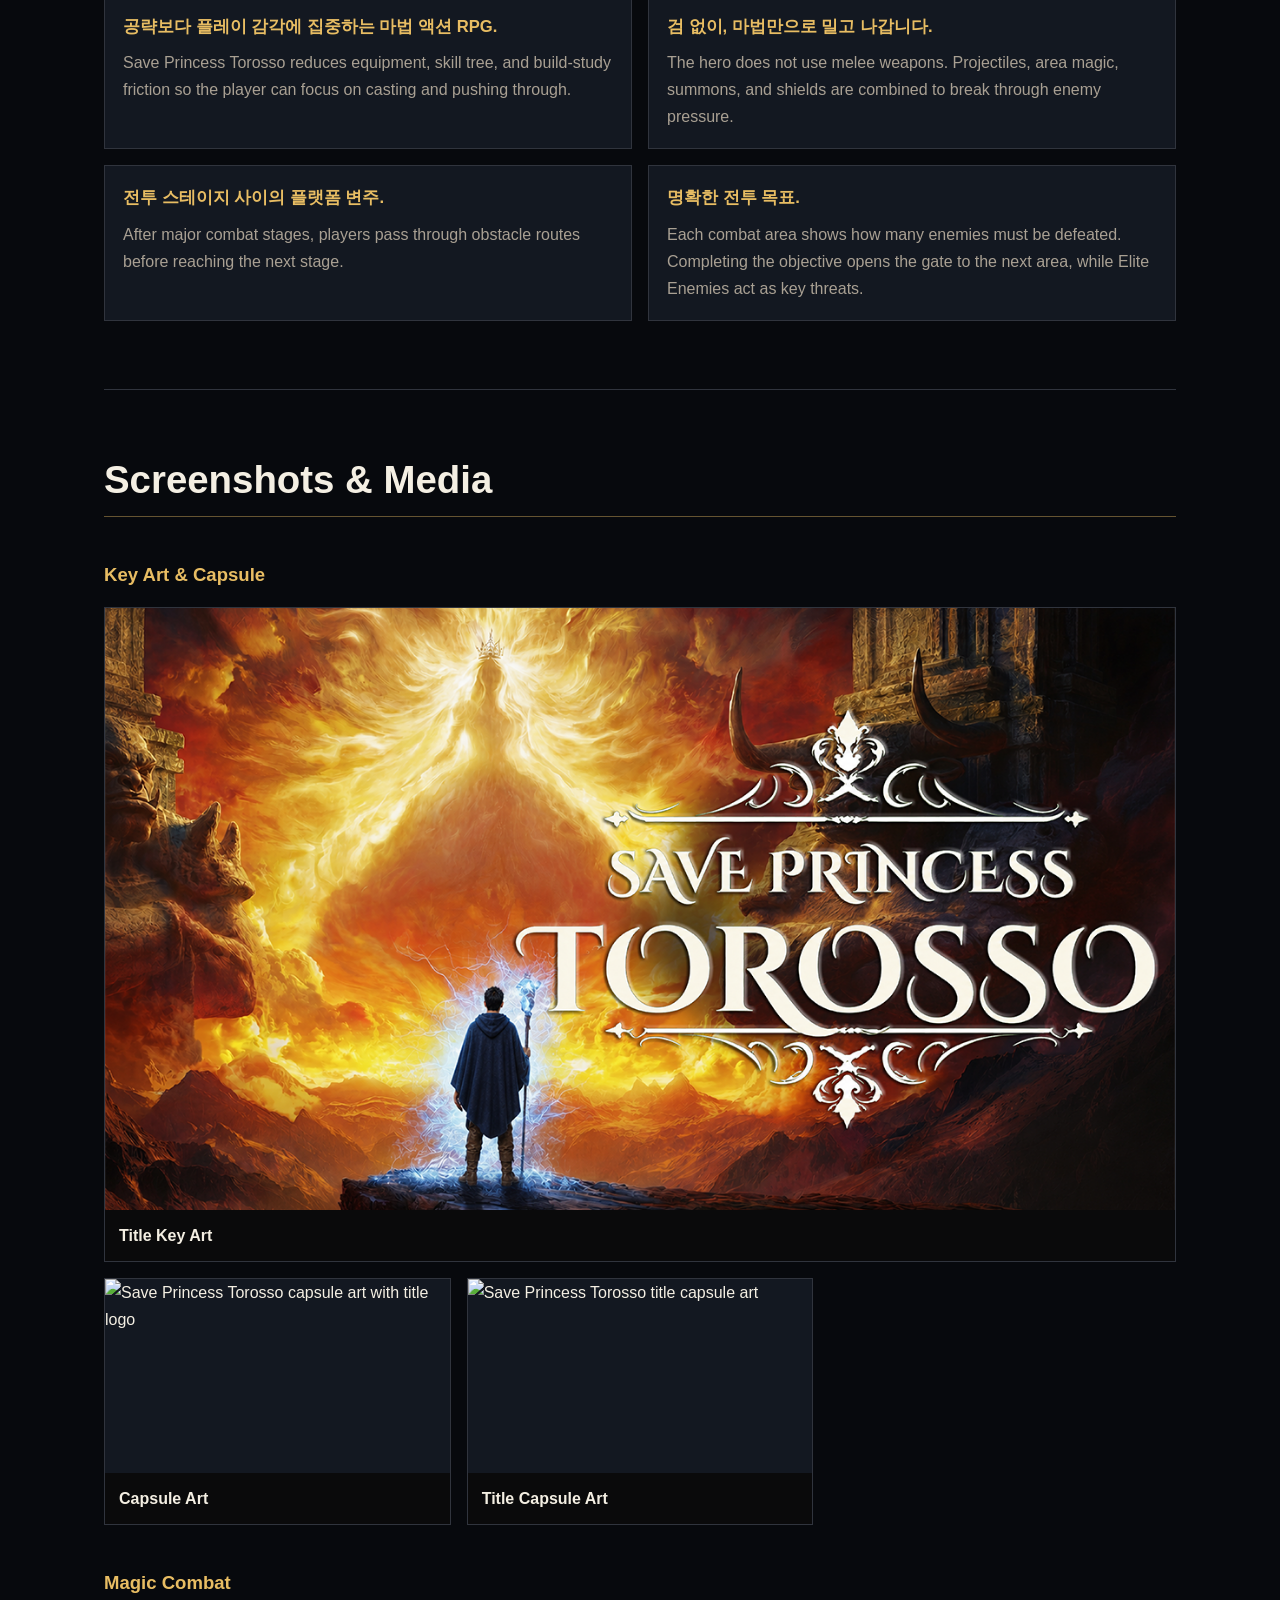
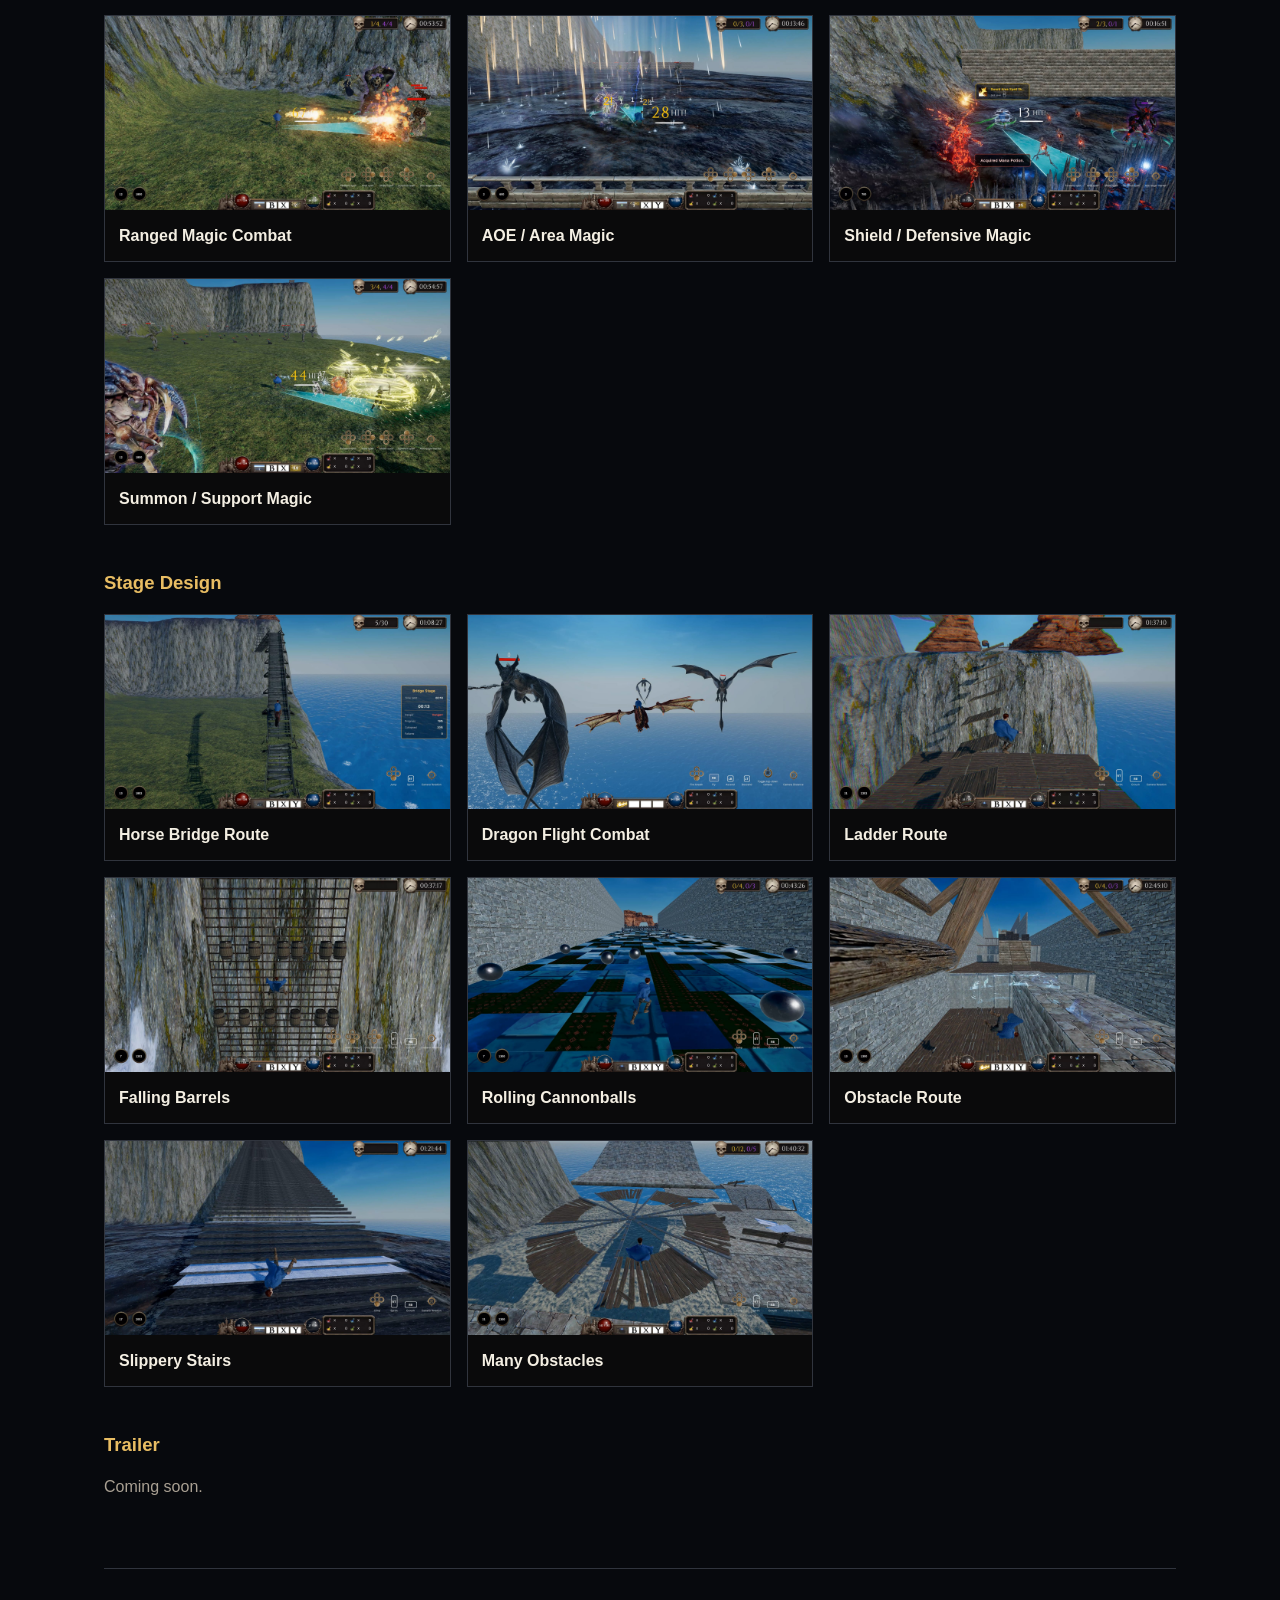
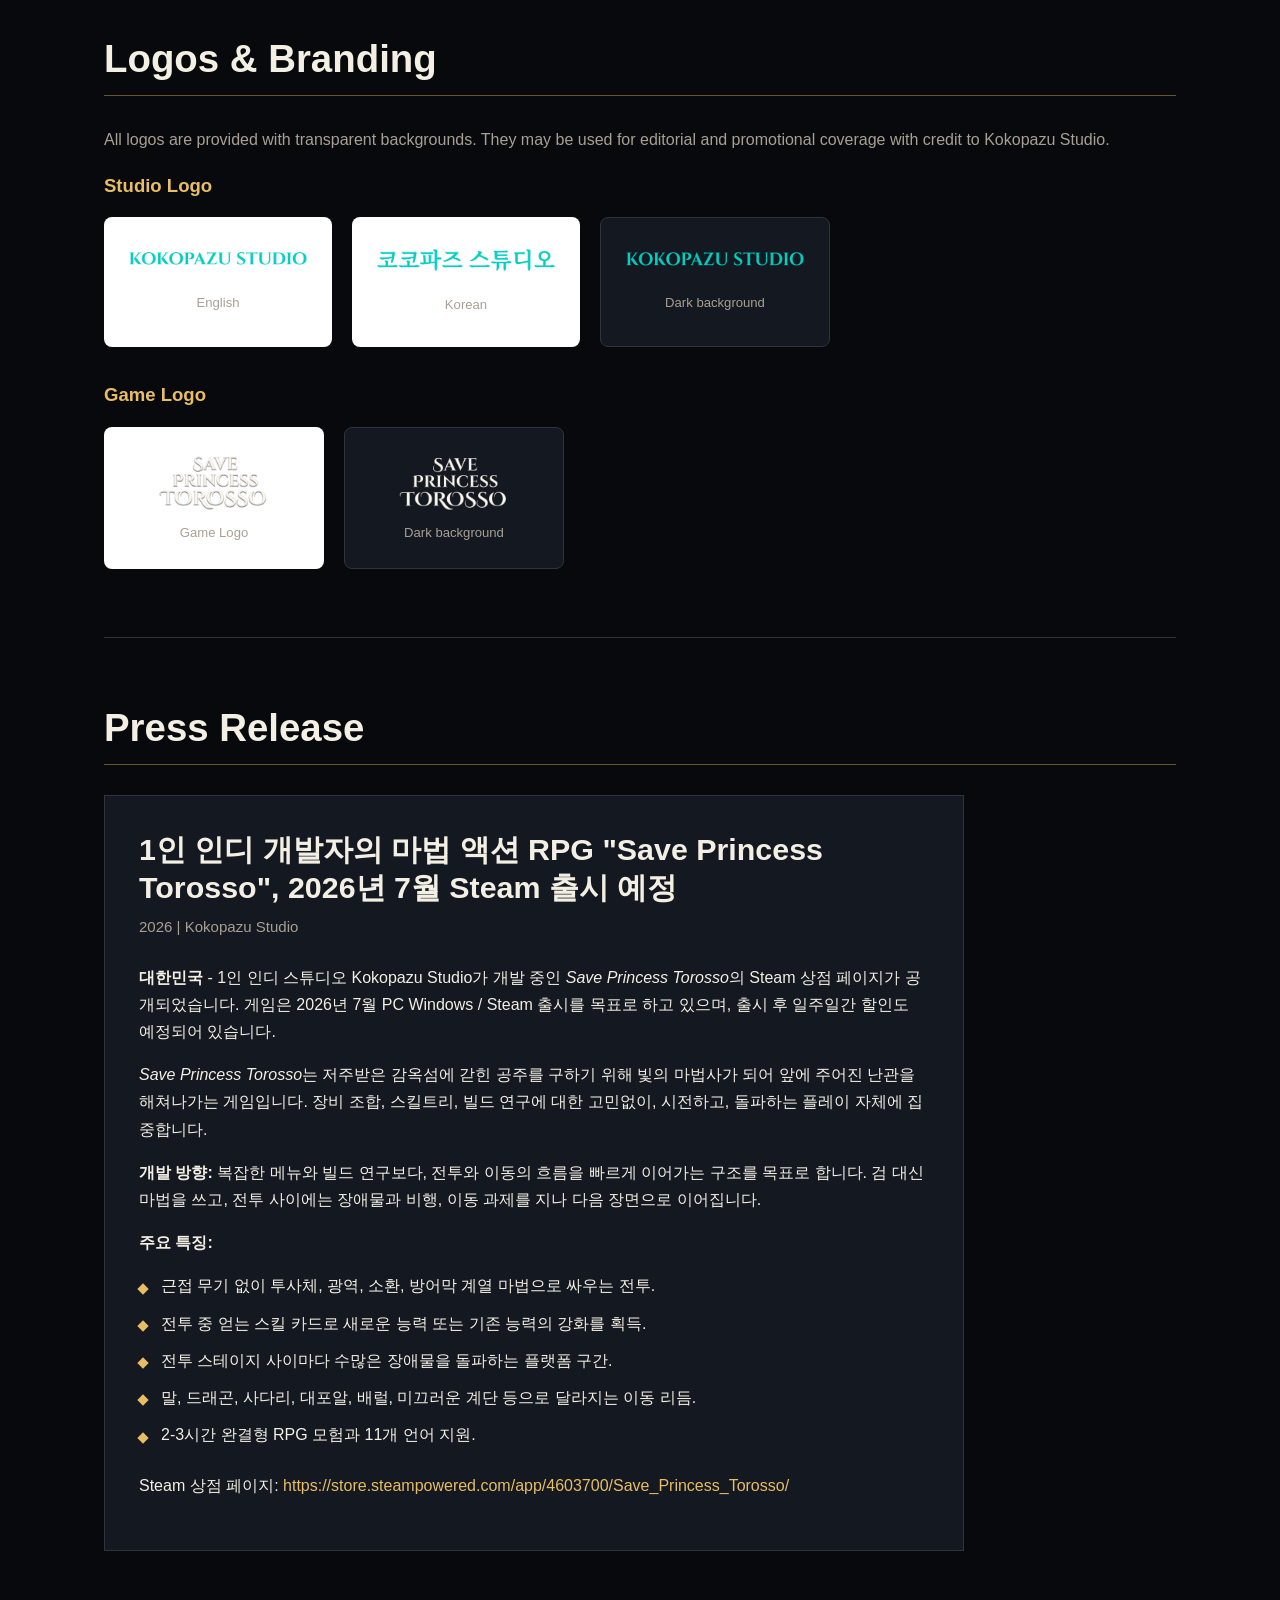
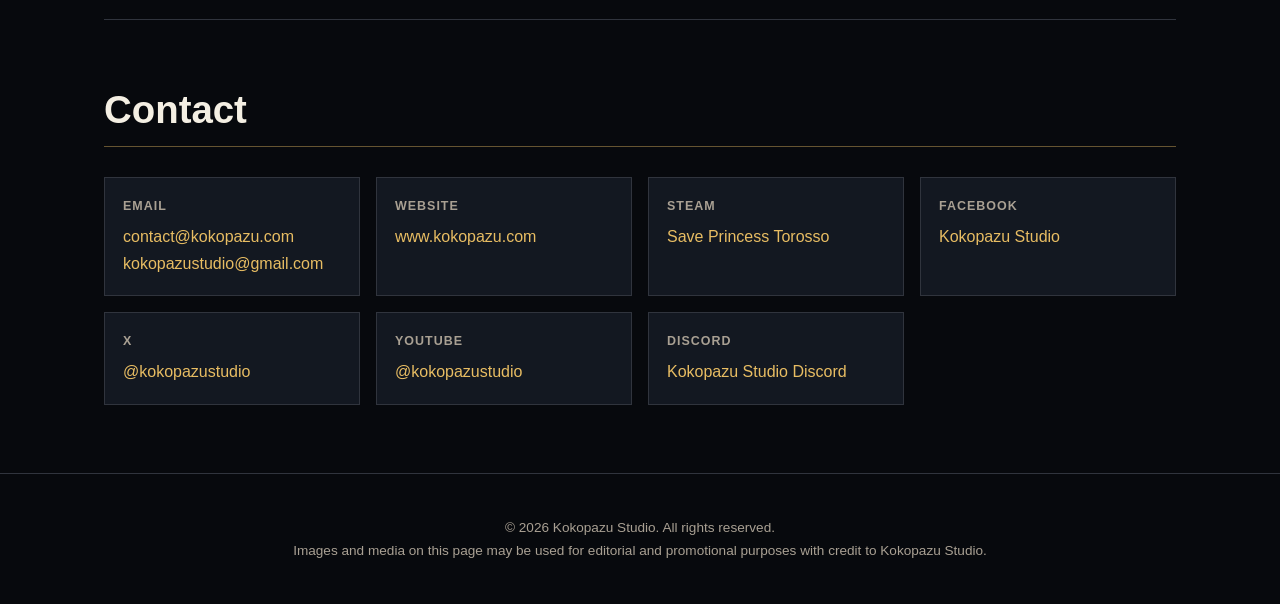
==== commit 4d0b6d97: "프레스킷 연락처 및 이미지 업데이트 - kokopazustudio@gmail.com 연락처를 메인 사이트와 프레스킷에 추가 - 프레스킷 factsheet, HTML, 보도자료 내용" ====
--- a/presskit/index.html
+++ b/presskit/index.html
@@ -4,23 +4,29 @@
   <meta charset="UTF-8">
   <meta name="viewport" content="width=device-width, initial-scale=1.0">
   <title>Save Princess Torosso - Presskit | Kokopazu Studio</title>
-  <meta name="description" content="Save Princess Torosso 프레스킷 - Kokopazu Studio의 액션 & 플랫폼 RPG">
+  <meta name="description" content="Save Princess Torosso presskit. A magic action RPG and platform game from Kokopazu Studio, coming to Steam in July 2026.">
+  <meta property="og:title" content="Save Princess Torosso - Presskit">
+  <meta property="og:description" content="A 2 to 3 hour magic RPG & platform game focused on play feel, not gear builds or skill tree homework.">
+  <meta property="og:image" content="https://www.kokopazu.com/assets/og-image.jpg">
   <style>
     :root {
-      --primary: #00BFA5;
-      --primary-dark: #00897B;
-      --bg: #0D1117;
-      --bg-card: #161B22;
-      --text: #E6EDF3;
-      --text-muted: #8B949E;
-      --border: #30363D;
-      --accent: #FFD700;
+      --primary: #e8bd63;
+      --primary-dark: #bd8f3f;
+      --bg: #07090d;
+      --bg-soft: #0d1118;
+      --bg-card: #131821;
+      --text: #f4efe3;
+      --text-muted: #a9a093;
+      --border: #30343d;
+      --line: rgba(232, 189, 99, 0.42);
     }
 
     * { margin: 0; padding: 0; box-sizing: border-box; }
 
+    html { scroll-behavior: smooth; }
+
     body {
-      font-family: 'Segoe UI', -apple-system, BlinkMacSystemFont, sans-serif;
+      font-family: "Segoe UI", -apple-system, BlinkMacSystemFont, sans-serif;
       background: var(--bg);
       color: var(--text);
       line-height: 1.7;
@@ -29,380 +35,563 @@
     a { color: var(--primary); text-decoration: none; }
     a:hover { color: var(--primary-dark); text-decoration: underline; }
 
-    /* Header */
     .header {
-      text-align: center;
-      padding: 60px 20px 40px;
+      position: relative;
+      min-height: 520px;
+      display: grid;
+      align-items: end;
+      overflow: hidden;
       border-bottom: 1px solid var(--border);
     }
-    .header img.studio-logo {
-      height: 40px;
-      margin-bottom: 16px;
+
+    .header::before {
+      content: "";
+      position: absolute;
+      inset: 0;
+      background:
+        linear-gradient(90deg, rgba(7, 9, 13, 0.9), rgba(7, 9, 13, 0.52) 48%, rgba(7, 9, 13, 0.18)),
+        linear-gradient(0deg, rgba(7, 9, 13, 0.98), rgba(7, 9, 13, 0) 45%),
+        url("../assets/hero-keyart.jpg") center right / cover no-repeat;
+      transform: scale(1.01);
+    }
+
+    .header-content {
+      position: relative;
+      max-width: 1120px;
+      width: 100%;
+      margin: 0 auto;
+      padding: 48px 24px 56px;
+    }
+
+    .studio-logo {
+      height: 42px;
+      margin-bottom: 18px;
       filter: brightness(1.1);
     }
-    .header h1 {
-      font-size: 2.8rem;
-      font-weight: 700;
-      margin-bottom: 8px;
-    }
-    .header .tagline {
-      font-size: 1.2rem;
-      color: var(--text-muted);
-    }
-
-    /* Nav */
+
+    .eyebrow {
+      color: var(--primary);
+      font-size: 0.82rem;
+      font-weight: 800;
+      letter-spacing: 0.16em;
+      text-transform: uppercase;
+      margin-bottom: 12px;
+    }
+
+    h1 {
+      max-width: 760px;
+      font-size: clamp(2.7rem, 7vw, 5.8rem);
+      line-height: 0.95;
+      letter-spacing: 0;
+      margin-bottom: 18px;
+    }
+
+    .tagline {
+      max-width: 720px;
+      color: var(--text);
+      font-size: clamp(1.1rem, 2vw, 1.45rem);
+      line-height: 1.45;
+    }
+
     .nav {
       position: sticky;
       top: 0;
       z-index: 100;
-      background: var(--bg);
+      background: rgba(7, 9, 13, 0.92);
       border-bottom: 1px solid var(--border);
+      backdrop-filter: blur(12px);
       padding: 12px 20px;
       text-align: center;
     }
+
     .nav a {
       display: inline-block;
-      margin: 0 16px;
-      font-size: 0.9rem;
+      margin: 0 14px;
+      font-size: 0.86rem;
       color: var(--text-muted);
       text-transform: uppercase;
-      letter-spacing: 0.05em;
-    }
+      letter-spacing: 0.06em;
+      font-weight: 700;
+    }
+
     .nav a:hover { color: var(--primary); text-decoration: none; }
 
-    /* Container */
     .container {
-      max-width: 1100px;
+      max-width: 1120px;
       margin: 0 auto;
       padding: 0 24px;
     }
 
-    /* Section */
     section {
-      padding: 60px 0;
+      padding: 68px 0;
       border-bottom: 1px solid var(--border);
     }
+
     section:last-child { border-bottom: none; }
 
     h2 {
-      font-size: 1.8rem;
-      margin-bottom: 32px;
+      font-size: clamp(1.7rem, 3vw, 2.4rem);
+      line-height: 1.15;
+      margin-bottom: 30px;
+      color: var(--text);
+    }
+
+    h2::after {
+      content: "";
+      display: block;
+      width: 100%;
+      height: 1px;
+      margin-top: 14px;
+      background: var(--line);
+    }
+
+    h3 {
+      font-size: 1.16rem;
+      margin-bottom: 12px;
       color: var(--primary);
     }
-    h3 {
-      font-size: 1.2rem;
-      margin-bottom: 12px;
-      color: var(--text);
-    }
-
-    /* Factsheet grid */
+
     .factsheet-grid {
       display: grid;
-      grid-template-columns: 280px 1fr;
+      grid-template-columns: minmax(280px, 0.8fr) minmax(0, 1.4fr);
       gap: 48px;
-    }
-    .factsheet-table { width: 100%; }
+      align-items: start;
+    }
+
+    .factsheet-table {
+      width: 100%;
+      border-collapse: collapse;
+      background: var(--bg-card);
+      border: 1px solid var(--border);
+    }
+
     .factsheet-table tr { border-bottom: 1px solid var(--border); }
+    .factsheet-table tr:last-child { border-bottom: none; }
+
     .factsheet-table td {
-      padding: 10px 0;
+      padding: 12px 14px;
       vertical-align: top;
     }
+
     .factsheet-table td:first-child {
-      font-weight: 600;
+      width: 104px;
       color: var(--text-muted);
+      font-weight: 700;
       white-space: nowrap;
-      padding-right: 20px;
-      width: 100px;
-    }
-
-    /* Description */
-    .description p { margin-bottom: 16px; }
+    }
+
+    .summary p {
+      margin-bottom: 16px;
+      color: var(--text);
+    }
+
     .features {
       list-style: none;
       padding: 0;
-    }
+      display: grid;
+      gap: 10px;
+    }
+
     .features li {
-      padding: 6px 0;
-      padding-left: 20px;
       position: relative;
-    }
+      padding-left: 22px;
+      color: var(--text);
+    }
+
     .features li::before {
-      content: "\2726";
+      content: "";
       position: absolute;
       left: 0;
+      top: 0.78em;
+      width: 8px;
+      height: 8px;
+      background: var(--primary);
+      transform: rotate(45deg);
+    }
+
+    .info-grid {
+      display: grid;
+      grid-template-columns: repeat(2, minmax(0, 1fr));
+      gap: 16px;
+      margin-top: 22px;
+    }
+
+    .info-card {
+      background: var(--bg-card);
+      border: 1px solid var(--border);
+      padding: 18px;
+      min-height: 150px;
+    }
+
+    .info-card strong {
+      display: block;
       color: var(--primary);
-    }
-
-    /* Gallery */
-    .gallery-section h3 { margin-top: 32px; }
-    .gallery-section h3:first-child { margin-top: 0; }
+      margin-bottom: 8px;
+      font-size: 1.04rem;
+    }
+
+    .info-card p { color: var(--text-muted); }
+
+    .gallery-section { margin-top: 42px; }
+    .gallery-section:first-child { margin-top: 0; }
 
     .gallery {
       display: grid;
-      grid-template-columns: repeat(auto-fill, minmax(320px, 1fr));
+      grid-template-columns: repeat(auto-fill, minmax(280px, 1fr));
       gap: 16px;
       margin-top: 16px;
     }
-    .gallery img, .gallery video {
+
+    .gallery figure,
+    .capsule-gallery figure {
+      background: var(--bg-card);
+      border: 1px solid var(--border);
+      overflow: hidden;
+    }
+
+    .gallery img,
+    .capsule-gallery img {
       width: 100%;
-      border-radius: 8px;
-      border: 1px solid var(--border);
+      display: block;
+      aspect-ratio: 16 / 9;
+      object-fit: cover;
       cursor: pointer;
-      transition: transform 0.2s;
-    }
-    .gallery img:hover { transform: scale(1.02); }
+      transition: transform 0.2s ease;
+    }
+
+    .gallery img:hover,
+    .capsule-gallery img:hover { transform: scale(1.02); }
+
+    figcaption {
+      min-height: 48px;
+      padding: 12px 14px;
+      color: var(--text);
+      font-weight: 700;
+      background: #0a0a0b;
+    }
 
     .capsule-gallery {
-      display: flex;
+      display: grid;
+      grid-template-columns: repeat(auto-fit, minmax(300px, 1fr));
       gap: 16px;
-      flex-wrap: wrap;
       margin-top: 16px;
     }
-    .capsule-gallery img {
-      border-radius: 8px;
-      border: 1px solid var(--border);
-    }
-    .capsule-gallery .capsule-main { max-width: 500px; width: 100%; }
-    .capsule-gallery .capsule-small { max-width: 280px; width: 100%; }
-
-    /* Logos */
+
+    .capsule-gallery figure:first-child {
+      grid-column: 1 / -1;
+    }
+
     .logos-grid {
       display: flex;
-      gap: 32px;
+      gap: 20px;
       flex-wrap: wrap;
-      align-items: center;
+      align-items: stretch;
       margin-top: 16px;
     }
+
     .logo-item {
+      display: grid;
+      place-items: center;
+      min-width: 220px;
+      min-height: 130px;
       background: #fff;
       padding: 24px;
-      border-radius: 12px;
+      border-radius: 8px;
       text-align: center;
     }
-    .logo-item img { max-height: 60px; }
+
+    .logo-item img { max-height: 62px; max-width: 180px; }
     .logo-item.dark {
       background: var(--bg-card);
       border: 1px solid var(--border);
     }
+
     .logo-item p {
-      font-size: 0.8rem;
+      font-size: 0.82rem;
       color: var(--text-muted);
       margin-top: 8px;
     }
 
-    /* Press Release */
     .press-release {
       background: var(--bg-card);
       border: 1px solid var(--border);
-      border-radius: 12px;
-      padding: 40px;
-      max-width: 800px;
-    }
+      padding: 34px;
+      max-width: 860px;
+    }
+
     .press-release h3 {
-      font-size: 1.5rem;
+      color: var(--text);
+      font-size: clamp(1.35rem, 3vw, 1.9rem);
+      line-height: 1.25;
       margin-bottom: 8px;
     }
+
     .press-release .date {
       color: var(--text-muted);
-      font-size: 0.9rem;
+      font-size: 0.94rem;
       margin-bottom: 24px;
     }
+
     .press-release p { margin-bottom: 16px; }
-    .press-release .quote {
-      border-left: 3px solid var(--primary);
-      padding-left: 20px;
-      font-style: italic;
-      color: var(--text-muted);
-      margin: 24px 0;
-    }
-
-    /* Contact */
+
     .contact-grid {
       display: grid;
-      grid-template-columns: repeat(auto-fill, minmax(240px, 1fr));
-      gap: 20px;
-    }
+      grid-template-columns: repeat(auto-fill, minmax(230px, 1fr));
+      gap: 16px;
+    }
+
     .contact-card {
       background: var(--bg-card);
       border: 1px solid var(--border);
-      border-radius: 8px;
-      padding: 20px;
-    }
+      padding: 18px;
+    }
+
     .contact-card .label {
-      font-size: 0.8rem;
+      font-size: 0.78rem;
       color: var(--text-muted);
       text-transform: uppercase;
-      letter-spacing: 0.05em;
+      letter-spacing: 0.08em;
       margin-bottom: 6px;
-    }
-
-    /* Download button */
-    .download-btn {
-      display: inline-block;
-      background: var(--primary);
-      color: #fff;
-      padding: 12px 28px;
-      border-radius: 8px;
-      font-weight: 600;
-      font-size: 1rem;
-      margin-top: 16px;
-      transition: background 0.2s;
-    }
-    .download-btn:hover {
-      background: var(--primary-dark);
-      text-decoration: none;
-      color: #fff;
-    }
-
-    /* Lightbox */
+      font-weight: 800;
+    }
+
     .lightbox {
       display: none;
       position: fixed;
-      top: 0; left: 0;
-      width: 100%; height: 100%;
-      background: rgba(0,0,0,0.9);
+      inset: 0;
+      background: rgba(0, 0, 0, 0.92);
       z-index: 1000;
       justify-content: center;
       align-items: center;
       cursor: pointer;
-    }
+      padding: 24px;
+    }
+
     .lightbox.active { display: flex; }
+
     .lightbox img {
-      max-width: 90%;
-      max-height: 90%;
-      border-radius: 8px;
-    }
-
-    /* Responsive */
-    @media (max-width: 768px) {
-      .header h1 { font-size: 2rem; }
-      .factsheet-grid {
-        grid-template-columns: 1fr;
-        gap: 32px;
+      max-width: 94vw;
+      max-height: 92vh;
+      border: 1px solid var(--border);
+    }
+
+    footer {
+      text-align: center;
+      padding: 42px 20px;
+      color: var(--text-muted);
+      font-size: 0.85rem;
+      border-top: 1px solid var(--border);
+    }
+
+    @media (max-width: 820px) {
+      .header { min-height: 500px; }
+      .header::before {
+        background:
+          linear-gradient(90deg, rgba(7, 9, 13, 0.9), rgba(7, 9, 13, 0.45)),
+          linear-gradient(0deg, rgba(7, 9, 13, 0.98), rgba(7, 9, 13, 0) 50%),
+          url("../assets/hero-keyart.jpg") center right / cover no-repeat;
       }
-      .gallery {
+      .factsheet-grid,
+      .info-grid,
+      .capsule-gallery {
         grid-template-columns: 1fr;
       }
-      .nav a { margin: 0 8px; font-size: 0.8rem; }
+      .capsule-gallery figure:first-child {
+        grid-column: auto;
+      }
+      .nav {
+        overflow-x: auto;
+        white-space: nowrap;
+      }
+      .nav a { margin: 0 9px; }
       .press-release { padding: 24px; }
     }
   </style>
 </head>
 <body>
 
-<!-- Header -->
-<div class="header">
-  <img src="images/logo_kokopazu.png" alt="Kokopazu Studio" class="studio-logo">
-  <h1>Save Princess Torosso</h1>
-  <p class="tagline">No Swords. Only Spells. &mdash; Action &amp; Platform RPG</p>
-</div>
-
-<!-- Navigation -->
+<header class="header">
+  <div class="header-content">
+    <img src="images/logo_kokopazu.png" alt="Kokopazu Studio" class="studio-logo">
+    <p class="eyebrow">Presskit</p>
+    <h1>Save Princess Torosso</h1>
+    <p class="tagline">No gear builds. No skill tree homework. A magic RPG &amp; platform game where combat and platforming flow continuously from start to finish.</p>
+  </div>
+</header>
+
 <nav class="nav">
   <a href="#factsheet">Factsheet</a>
   <a href="#description">Description</a>
-  <a href="#media">Screenshots &amp; GIFs</a>
+  <a href="#media">Images</a>
   <a href="#logos">Logos</a>
   <a href="#press-release">Press Release</a>
   <a href="#contact">Contact</a>
 </nav>
 
-<div class="container">
-
-  <!-- Factsheet + Description -->
+<main class="container">
+
   <section id="factsheet">
     <h2>Factsheet</h2>
     <div class="factsheet-grid">
-      <div>
-        <table class="factsheet-table">
-          <tr><td>Developer</td><td>Kokopazu Studio<br><small style="color:var(--text-muted)">(1-person indie studio, South Korea)</small></td></tr>
-          <tr><td>Genre</td><td>Action &amp; Platform RPG</td></tr>
-          <tr><td>Platform</td><td>STOVE, Steam (planned)</td></tr>
-          <tr><td>Release</td><td>2026 H1<br><small style="color:var(--text-muted)">STOVE first, Steam second</small></td></tr>
-          <tr><td>Price</td><td>&#8361;15,000 / $13.99</td></tr>
-          <tr><td>Playtime</td><td>2&ndash;3 hours</td></tr>
-          <tr><td>Languages</td><td>Korean, English, Japanese, Chinese, Spanish, Indonesian, Portuguese (7)</td></tr>
-          <tr><td>Steam</td><td><a href="https://store.steampowered.com/app/4603700" target="_blank">App ID: 4603700</a></td></tr>
-        </table>
-      </div>
-      <div id="description">
+      <table class="factsheet-table">
+        <tr><td>Developer</td><td>Kokopazu Studio<br><small style="color:var(--text-muted)">1-person indie studio, South Korea</small></td></tr>
+        <tr><td>Genre</td><td>Magic Action RPG &amp; Platform Game</td></tr>
+        <tr><td>Platform</td><td>PC Windows / Steam</td></tr>
+        <tr><td>Release</td><td>July 2026 (planned)</td></tr>
+        <tr><td>Discount</td><td>Launch-week discount planned</td></tr>
+        <tr><td>Price</td><td>TBA</td></tr>
+        <tr><td>Playtime</td><td>2-3 hours</td></tr>
+        <tr><td>Languages</td><td>11 languages supported</td></tr>
+        <tr><td>Steam</td><td><a href="https://store.steampowered.com/app/4603700/Save_Princess_Torosso/" target="_blank" rel="noopener">store.steampowered.com/app/4603700</a></td></tr>
+        <tr><td>Email</td><td><a href="mailto:contact@kokopazu.com">contact@kokopazu.com</a><br><a href="mailto:kokopazustudio@gmail.com">kokopazustudio@gmail.com</a></td></tr>
+      </table>
+
+      <div id="description" class="summary">
         <h3>About the Game</h3>
-        <p>Defeat monsters, overcome obstacles, and save the princess.</p>
-        <p>An action RPG set in a fantasy world where you fight only with ranged magic and conquer diverse platforming challenges between chapters. No complex equipment crafting or build trees &mdash; just pick up random loot and keep moving forward.</p>
+        <p><strong>Want to rescue a princess?</strong></p>
+        <p><em>Save Princess Torosso</em> is a game where you become a light mage to overcome the obstacles ahead and rescue the princess trapped on a cursed prison island.</p>
+        <p>Without worrying about gear builds, skill trees, or build research, you focus on casting and pushing through. The game is built as a 2-3 hour complete RPG adventure for players who want a clear goal and continuous play.</p>
 
         <h3 style="margin-top:24px">Key Features</h3>
         <ul class="features">
-          <li>Ranged magic combat system &mdash; No Swords. Only Spells.</li>
-          <li>4 spell types: Projectile, AOE, Summon, Shield &mdash; collect duplicate cards to power up automatically</li>
-          <li>9 chapters, 25 stages &mdash; each chapter connected by unique cliff platforming sections</li>
-          <li>No equipment crafting, no build trees &mdash; random stat items and skill card drops keep the action flowing</li>
-          <li>38+ unique monsters across grass, volcano, ice, and desert themed worlds</li>
-          <li>Fantasy storyline: rescue Princess Torosso from the cursed prison island</li>
-          <li>7 language support (KO, EN, JA, ZH, ES, ID, PT)</li>
+          <li>Magic-only combat with no melee weapons.</li>
+          <li>Projectile, AOE, Summon, and Shield spell roles used during combat flow.</li>
+          <li>Skill cards grant new abilities or strengthen existing magic during battle.</li>
+          <li>Between combat stages, players break through platforming routes and movement challenges.</li>
+          <li>Horse riding, dragon flight, ladders, falling barrels, rolling cannonballs, slippery stairs, and other obstacle sections change the rhythm between fights.</li>
+          <li>Clear combat objectives open the path to the next area once the target enemy count is defeated.</li>
+          <li>Coming to Steam in July 2026 with a launch-week discount planned.</li>
         </ul>
       </div>
     </div>
   </section>
 
-  <!-- Screenshots & GIFs -->
+  <section>
+    <h2>Game Pillars</h2>
+    <div class="info-grid">
+      <article class="info-card">
+        <strong>공략보다 플레이 감각에 집중하는 마법 액션 RPG.</strong>
+        <p>Save Princess Torosso reduces equipment, skill tree, and build-study friction so the player can focus on casting and pushing through.</p>
+      </article>
+      <article class="info-card">
+        <strong>검 없이, 마법만으로 밀고 나갑니다.</strong>
+        <p>The hero does not use melee weapons. Projectiles, area magic, summons, and shields are combined to break through enemy pressure.</p>
+      </article>
+      <article class="info-card">
+        <strong>전투 스테이지 사이의 플랫폼 변주.</strong>
+        <p>After major combat stages, players pass through obstacle routes before reaching the next stage.</p>
+      </article>
+      <article class="info-card">
+        <strong>명확한 전투 목표.</strong>
+        <p>Each combat area shows how many enemies must be defeated. Completing the objective opens the gate to the next area, while Elite Enemies act as key threats.</p>
+      </article>
+    </div>
+  </section>
+
   <section id="media">
     <h2>Screenshots &amp; Media</h2>
 
     <div class="gallery-section">
-      <h3>Capsule Art</h3>
+      <h3>Key Art &amp; Capsule</h3>
       <div class="capsule-gallery">
-        <img src="images/capsule_main.png" alt="Main Capsule" class="capsule-main" onclick="openLightbox(this)">
-        <img src="images/capsule_small.png" alt="Small Capsule" class="capsule-small" onclick="openLightbox(this)">
+        <figure>
+          <img src="images/main_capsule_009.png" alt="Save Princess Torosso key art with title logo" onclick="openLightbox(this)">
+          <figcaption>Title Key Art</figcaption>
+        </figure>
+        <figure>
+          <img src="images/prince_in_hand_with_title_002.png" alt="Save Princess Torosso capsule art with title logo" onclick="openLightbox(this)">
+          <figcaption>Capsule Art</figcaption>
+        </figure>
+        <figure>
+          <img src="images/title_005.png" alt="Save Princess Torosso title capsule art" onclick="openLightbox(this)">
+          <figcaption>Title Capsule Art</figcaption>
+        </figure>
       </div>
     </div>
 
     <div class="gallery-section">
-      <h3>In-Game Screenshots</h3>
-      <p style="color:var(--text-muted); margin-bottom:8px;">Click to enlarge. All screenshots are 1920&times;1080.</p>
+      <h3>Magic Combat</h3>
       <div class="gallery">
-        <img src="images/combat_01_lightning.jpg" alt="Combat - Lightning Magic" onclick="openLightbox(this)">
-        <img src="images/combat_02_ice.jpg" alt="Combat - Ice Magic" onclick="openLightbox(this)">
-        <img src="images/combat_03_dragon_flight.jpg" alt="Combat - Dragon Flight" onclick="openLightbox(this)">
-        <img src="images/boss_01_darkknight.jpg" alt="Boss - Dark Knight" onclick="openLightbox(this)">
-        <img src="images/platform_01_bridge.jpg" alt="Platform - Bridge" onclick="openLightbox(this)">
-        <img src="images/platform_02_cannonball_slope.jpg" alt="Platform - Cannonball Slope" onclick="openLightbox(this)">
+        <figure>
+          <img src="../assets/screen-combat-ice.jpg" alt="The mage casts magic against enemies in an ice arena" onclick="openLightbox(this)">
+          <figcaption>Ranged Magic Combat</figcaption>
+        </figure>
+        <figure>
+          <img src="../assets/screen-spell-aoe.jpg" alt="Area magic falls across the battlefield" onclick="openLightbox(this)">
+          <figcaption>AOE / Area Magic</figcaption>
+        </figure>
+        <figure>
+          <img src="../assets/screen-spell-shield.jpg" alt="Shield magic protects the player during a fight" onclick="openLightbox(this)">
+          <figcaption>Shield / Defensive Magic</figcaption>
+        </figure>
+        <figure>
+          <img src="../assets/screen-magic-field.jpg" alt="Summon magic assists in a field battle" onclick="openLightbox(this)">
+          <figcaption>Summon / Support Magic</figcaption>
+        </figure>
       </div>
     </div>
 
     <div class="gallery-section">
-      <h3>Gameplay GIFs</h3>
+      <h3>Stage Design</h3>
       <div class="gallery">
-        <img src="images/combat_magic.gif" alt="Magic Combat Gameplay">
-        <img src="images/platform_cannonball.gif" alt="Platform Cannonball Gameplay">
-        <img src="images/dragon_flight.gif" alt="Dragon Flight Gameplay">
+        <figure>
+          <img src="../assets/screen-stage-horse-bridge.jpg" alt="The player rides a horse across a bridge route" onclick="openLightbox(this)">
+          <figcaption>Horse Bridge Route</figcaption>
+        </figure>
+        <figure>
+          <img src="../assets/screen-dragon-flight.jpg" alt="The player rides a dragon through aerial combat" onclick="openLightbox(this)">
+          <figcaption>Dragon Flight Combat</figcaption>
+        </figure>
+        <figure>
+          <img src="../assets/screen-stage-ladder.jpg" alt="The player crosses ladders and cliffside obstacles" onclick="openLightbox(this)">
+          <figcaption>Ladder Route</figcaption>
+        </figure>
+        <figure>
+          <img src="../assets/screen-obstacle-barrels.jpg" alt="The player climbs while barrels fall from above" onclick="openLightbox(this)">
+          <figcaption>Falling Barrels</figcaption>
+        </figure>
+        <figure>
+          <img src="../assets/screen-obstacle-balls.jpg" alt="The player avoids rolling cannonballs across a corridor" onclick="openLightbox(this)">
+          <figcaption>Rolling Cannonballs</figcaption>
+        </figure>
+        <figure>
+          <img src="../assets/screen-stage-beams.jpg" alt="The player moves through a wooden obstacle path" onclick="openLightbox(this)">
+          <figcaption>Obstacle Route</figcaption>
+        </figure>
+        <figure>
+          <img src="../assets/screen-stage-slippery-stairs.jpg" alt="The player climbs a long slippery stairway" onclick="openLightbox(this)">
+          <figcaption>Slippery Stairs</figcaption>
+        </figure>
+        <figure>
+          <img src="../assets/screen-platform-bridge.jpg" alt="A wide platform route with many obstacles" onclick="openLightbox(this)">
+          <figcaption>Many Obstacles</figcaption>
+        </figure>
       </div>
     </div>
 
     <div class="gallery-section">
       <h3>Trailer</h3>
-      <p style="color:var(--text-muted);">Coming soon</p>
-      <!-- <iframe width="560" height="315" src="YOUTUBE_EMBED_URL" frameborder="0" allowfullscreen></iframe> -->
+      <p style="color:var(--text-muted);">Coming soon.</p>
     </div>
   </section>
 
-  <!-- Logos -->
   <section id="logos">
     <h2>Logos &amp; Branding</h2>
-    <p style="color:var(--text-muted); margin-bottom:16px;">All logos are provided with transparent backgrounds. Right-click to save.</p>
+    <p style="color:var(--text-muted); margin-bottom:16px;">All logos are provided with transparent backgrounds. They may be used for editorial and promotional coverage with credit to Kokopazu Studio.</p>
 
     <h3>Studio Logo</h3>
     <div class="logos-grid">
       <div class="logo-item">
-        <img src="images/logo_kokopazu.png" alt="Kokopazu Studio Logo (EN)">
+        <img src="images/logo_kokopazu.png" alt="Kokopazu Studio Logo">
         <p>English</p>
       </div>
       <div class="logo-item">
-        <img src="images/logo_kokopazu_kor.png" alt="Kokopazu Studio Logo (KR)">
+        <img src="images/logo_kokopazu_kor.png" alt="Kokopazu Studio Korean Logo">
         <p>Korean</p>
       </div>
       <div class="logo-item dark">
-        <img src="images/logo_kokopazu.png" alt="Kokopazu Studio Logo on dark">
-        <p>On dark background</p>
+        <img src="images/logo_kokopazu.png" alt="Kokopazu Studio Logo on dark background">
+        <p>Dark background</p>
       </div>
     </div>
 
@@ -413,100 +602,98 @@
         <p>Game Logo</p>
       </div>
       <div class="logo-item dark">
-        <img src="images/logo_torosso.png" alt="Save Princess Torosso Logo on dark">
-        <p>On dark background</p>
+        <img src="images/logo_torosso.png" alt="Save Princess Torosso Logo on dark background">
+        <p>Dark background</p>
       </div>
     </div>
   </section>
 
-  <!-- Press Release -->
   <section id="press-release">
     <h2>Press Release</h2>
-    <div class="press-release">
-      <h3>1인 인디 개발자의 판타지 액션 RPG "Save Princess Torosso" 2026년 상반기 출시</h3>
-      <p class="date">2026년 | Kokopazu Studio</p>
-
-      <p><strong>대한민국</strong> &mdash; 1인 인디 스튜디오 Kokopazu(코코파즈)가 액션 &amp; 플랫폼 RPG <em>Save Princess Torosso</em>를 2026년 상반기 STOVE를 통해 출시한다. Steam 출시도 순차적으로 진행될 예정이다.</p>
-
-      <p><em>Save Princess Torosso</em>는 판타지 세계를 배경으로, 칼이 아닌 마법만으로 전투하는 원거리 전투 시스템과 절벽 타기, 무너지는 다리, 드래곤 비행 등 다양한 플랫폼 장애물을 결합한 액션 RPG다. 2~3시간의 플레이 타임 안에 밀도 높은 모험을 담아냈다.</p>
-
-      <div class="quote">
-        "복잡한 장비 조합이나 빌드 트리 없이, 끊김 없이 몰입할 수 있는 게임을 만들고 싶었습니다. 아이템과 스킬 카드는 랜덤으로 획득하니 고민할 필요 없이 바로 모험에 집중할 수 있습니다. RPG의 성장감과 플랫폼 액션의 긴장감을 동시에 즐겨보세요."<br>
-        <span style="color:var(--text);">&mdash; Keon, Kokopazu Studio</span>
-      </div>
+    <article class="press-release">
+      <h3>1인 인디 개발자의 마법 액션 RPG "Save Princess Torosso", 2026년 7월 Steam 출시 예정</h3>
+      <p class="date">2026 | Kokopazu Studio</p>
+
+      <p><strong>대한민국</strong> - 1인 인디 스튜디오 Kokopazu Studio가 개발 중인 <em>Save Princess Torosso</em>의 Steam 상점 페이지가 공개되었습니다. 게임은 2026년 7월 PC Windows / Steam 출시를 목표로 하고 있으며, 출시 후 일주일간 할인도 예정되어 있습니다.</p>
+
+      <p><em>Save Princess Torosso</em>는 저주받은 감옥섬에 갇힌 공주를 구하기 위해 빛의 마법사가 되어 앞에 주어진 난관을 해쳐나가는 게임입니다. 장비 조합, 스킬트리, 빌드 연구에 대한 고민없이, 시전하고, 돌파하는 플레이 자체에 집중합니다.</p>
+
+      <p><strong>개발 방향:</strong> 복잡한 메뉴와 빌드 연구보다, 전투와 이동의 흐름을 빠르게 이어가는 구조를 목표로 합니다. 검 대신 마법을 쓰고, 전투 사이에는 장애물과 비행, 이동 과제를 지나 다음 장면으로 이어집니다.</p>
 
       <p><strong>주요 특징:</strong></p>
       <ul class="features">
-        <li>원거리 마법 전투 시스템 &mdash; No Swords. Only Spells.</li>
-        <li>다양한 플랫폼 장애물 (절벽 타기, 무너지는 다리, 드래곤 비행 등)</li>
-        <li>판타지 세계관과 공주 구출 스토리</li>
-        <li>38종 이상의 몬스터</li>
-        <li>7개 언어 지원 (한국어, 영어, 일본어, 중국어, 스페인어, 인도네시아어, 포르투갈어)</li>
+        <li>근접 무기 없이 투사체, 광역, 소환, 방어막 계열 마법으로 싸우는 전투.</li>
+        <li>전투 중 얻는 스킬 카드로 새로운 능력 또는 기존 능력의 강화를 획득.</li>
+        <li>전투 스테이지 사이마다 수많은 장애물을 돌파하는 플랫폼 구간.</li>
+        <li>말, 드래곤, 사다리, 대포알, 배럴, 미끄러운 계단 등으로 달라지는 이동 리듬.</li>
+        <li>2-3시간 완결형 RPG 모험과 11개 언어 지원.</li>
       </ul>
 
-      <p style="margin-top:24px">가격은 &#8361;15,000 / $13.99이며, STOVE 출시 후 Steam에서도 판매를 개시할 예정이다.</p>
-
-      <p>자세한 정보와 에셋은 본 프레스킷 페이지에서 확인할 수 있다.</p>
-    </div>
+      <p style="margin-top:24px">Steam 상점 페이지: <a href="https://store.steampowered.com/app/4603700/Save_Princess_Torosso/" target="_blank" rel="noopener">https://store.steampowered.com/app/4603700/Save_Princess_Torosso/</a></p>
+    </article>
   </section>
 
-  <!-- Contact -->
   <section id="contact">
     <h2>Contact</h2>
     <div class="contact-grid">
       <div class="contact-card">
         <div class="label">Email</div>
-        <a href="mailto:contact@kokopazu.com">contact@kokopazu.com</a>
+        <a href="mailto:contact@kokopazu.com">contact@kokopazu.com</a><br>
+        <a href="mailto:kokopazustudio@gmail.com">kokopazustudio@gmail.com</a>
       </div>
       <div class="contact-card">
         <div class="label">Website</div>
-        <a href="https://www.kokopazu.com" target="_blank">www.kokopazu.com</a>
+        <a href="https://www.kokopazu.com" target="_blank" rel="noopener">www.kokopazu.com</a>
       </div>
       <div class="contact-card">
-        <div class="label">X (Twitter)</div>
-        <a href="https://x.com/kokopazustudio" target="_blank">@kokopazustudio</a>
+        <div class="label">Steam</div>
+        <a href="https://store.steampowered.com/app/4603700/Save_Princess_Torosso/" target="_blank" rel="noopener">Save Princess Torosso</a>
+      </div>
+      <div class="contact-card">
+        <div class="label">Facebook</div>
+        <a href="https://www.facebook.com/profile.php?id=61575441099297" target="_blank" rel="noopener">Kokopazu Studio</a>
+      </div>
+      <div class="contact-card">
+        <div class="label">X</div>
+        <a href="https://x.com/kokopazustudio" target="_blank" rel="noopener">@kokopazustudio</a>
       </div>
       <div class="contact-card">
         <div class="label">YouTube</div>
-        <a href="https://youtube.com/@kokopazustudio" target="_blank">@kokopazustudio</a>
+        <a href="https://www.youtube.com/@kokopazustudio" target="_blank" rel="noopener">@kokopazustudio</a>
       </div>
       <div class="contact-card">
         <div class="label">Discord</div>
-        <a href="https://discord.com/channels/1486192332025106656/1486192333069484114" target="_blank">Kokopazu Studio Discord</a>
-      </div>
-      <div class="contact-card">
-        <div class="label">Steam</div>
-        <a href="https://store.steampowered.com/app/4603700" target="_blank">App ID: 4603700</a>
+        <a href="https://discord.gg/b3eH4RECWr" target="_blank" rel="noopener">Kokopazu Studio Discord</a>
       </div>
     </div>
   </section>
 
-</div>
-
-<!-- Footer -->
-<footer style="text-align:center; padding:40px 20px; color:var(--text-muted); font-size:0.85rem; border-top:1px solid var(--border);">
+</main>
+
+<footer>
   &copy; 2026 Kokopazu Studio. All rights reserved.<br>
-  All images and media on this page may be used for editorial and promotional purposes with credit to Kokopazu Studio.
+  Images and media on this page may be used for editorial and promotional purposes with credit to Kokopazu Studio.
 </footer>
 
-<!-- Lightbox -->
 <div class="lightbox" id="lightbox" onclick="closeLightbox()">
   <img id="lightbox-img" src="" alt="">
 </div>
 
 <script>
 function openLightbox(el) {
-  const lb = document.getElementById('lightbox');
-  const img = document.getElementById('lightbox-img');
-  img.src = el.src;
-  img.alt = el.alt;
-  lb.classList.add('active');
+  const lightbox = document.getElementById("lightbox");
+  const image = document.getElementById("lightbox-img");
+  image.src = el.src;
+  image.alt = el.alt;
+  lightbox.classList.add("active");
 }
+
 function closeLightbox() {
-  document.getElementById('lightbox').classList.remove('active');
+  document.getElementById("lightbox").classList.remove("active");
 }
-document.addEventListener('keydown', function(e) {
-  if (e.key === 'Escape') closeLightbox();
+
+document.addEventListener("keydown", function(event) {
+  if (event.key === "Escape") closeLightbox();
 });
 </script>
 
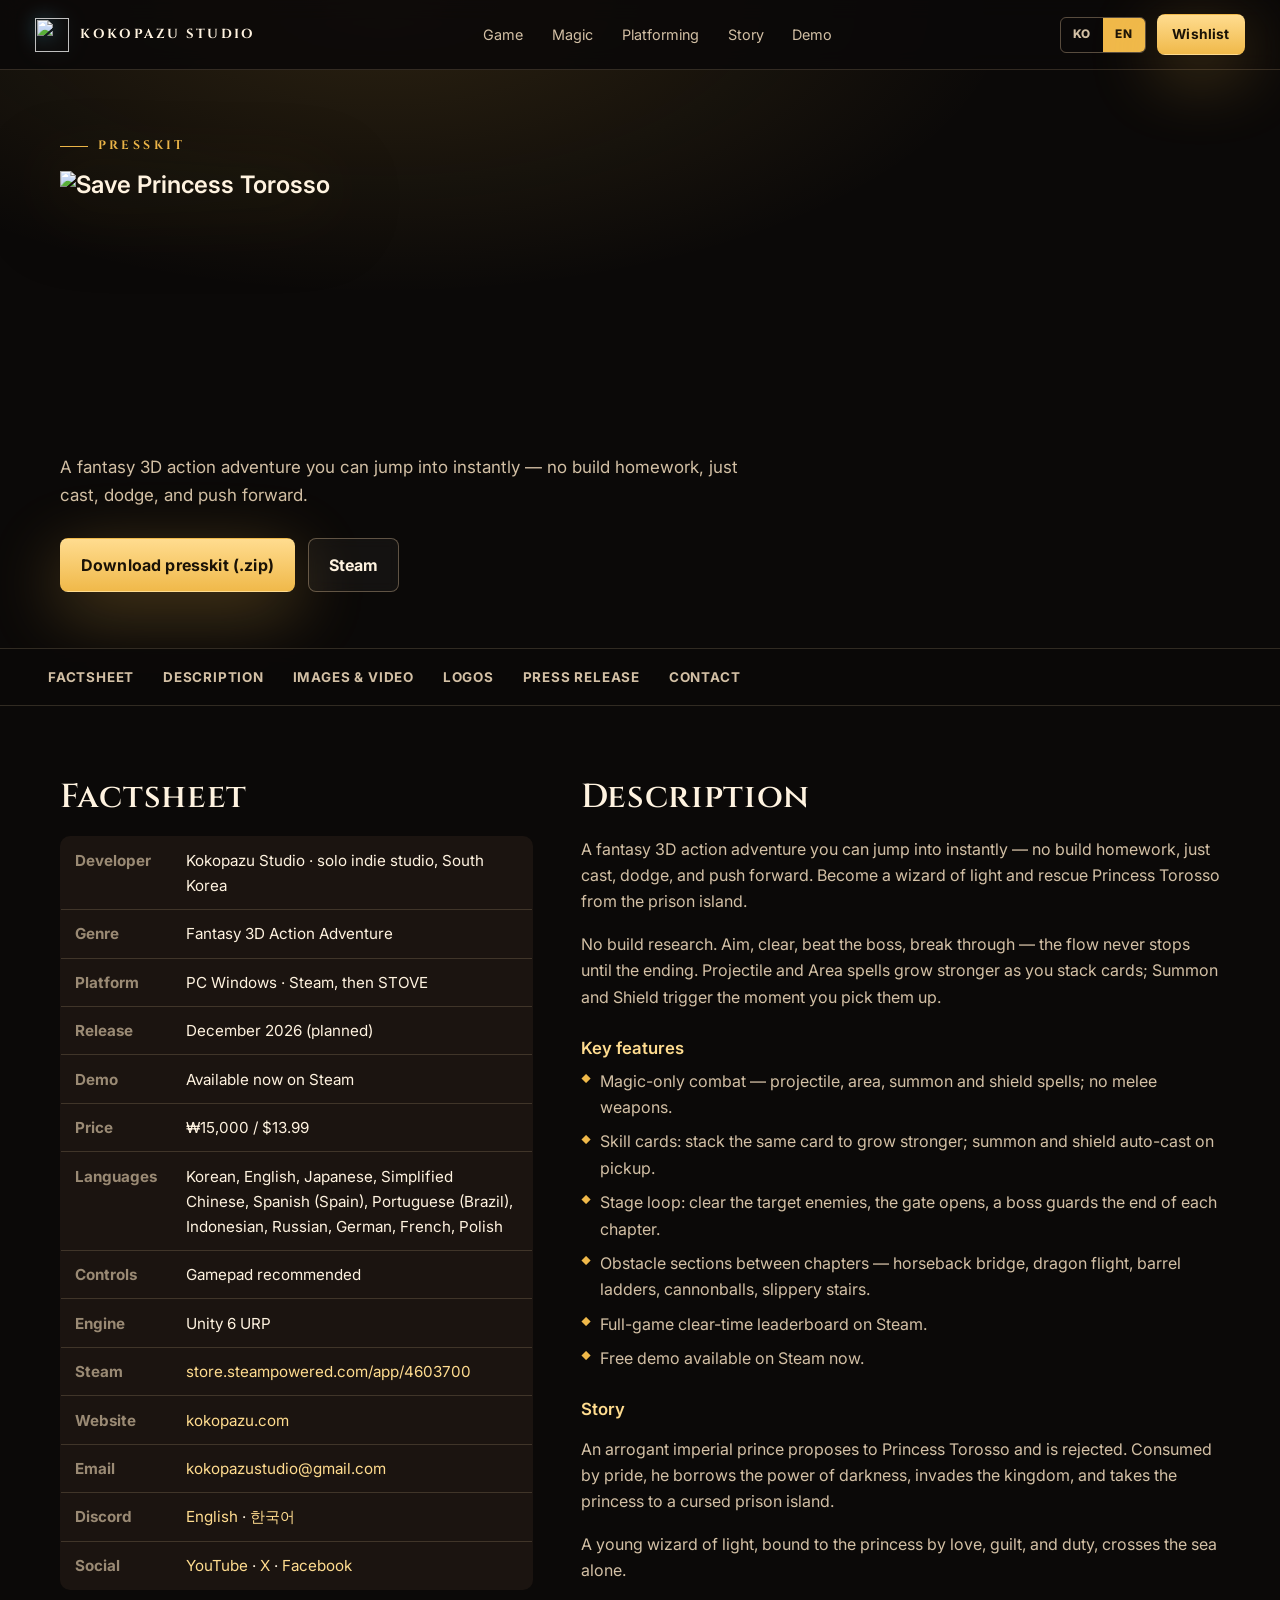
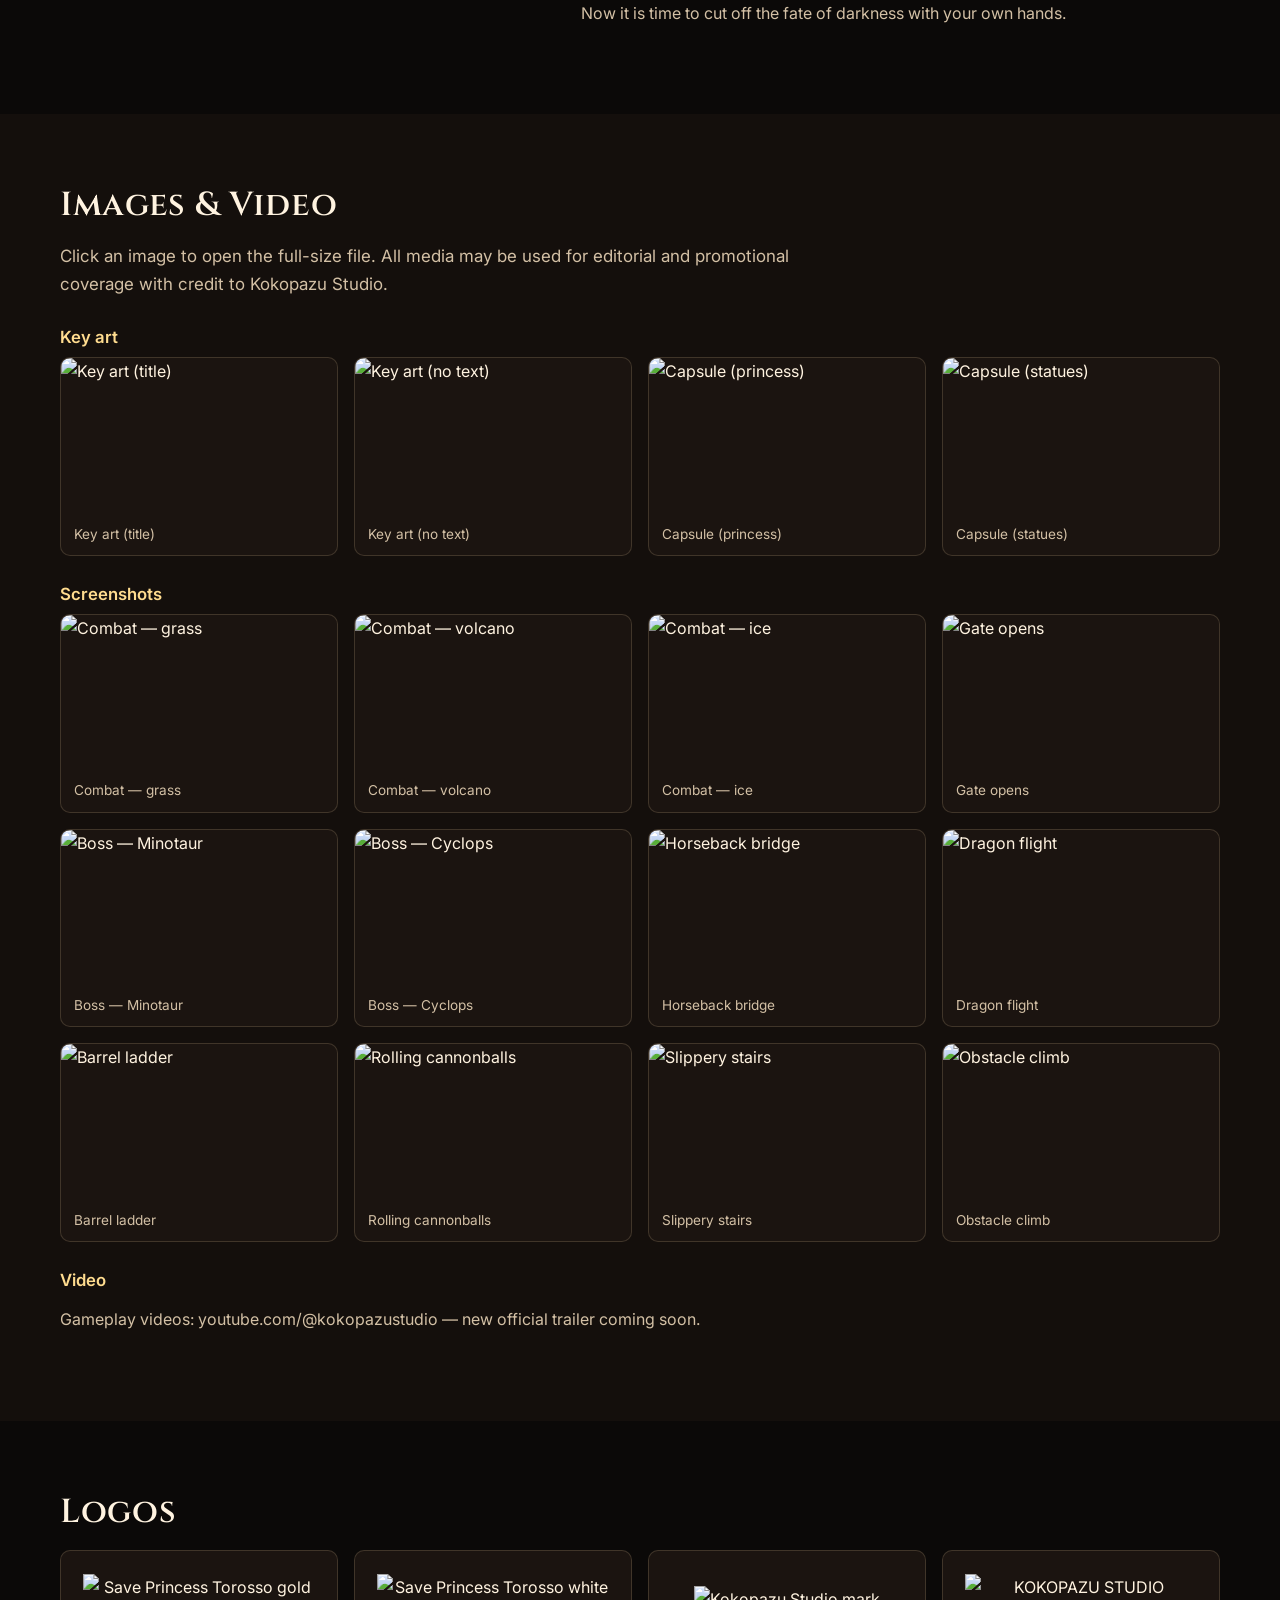
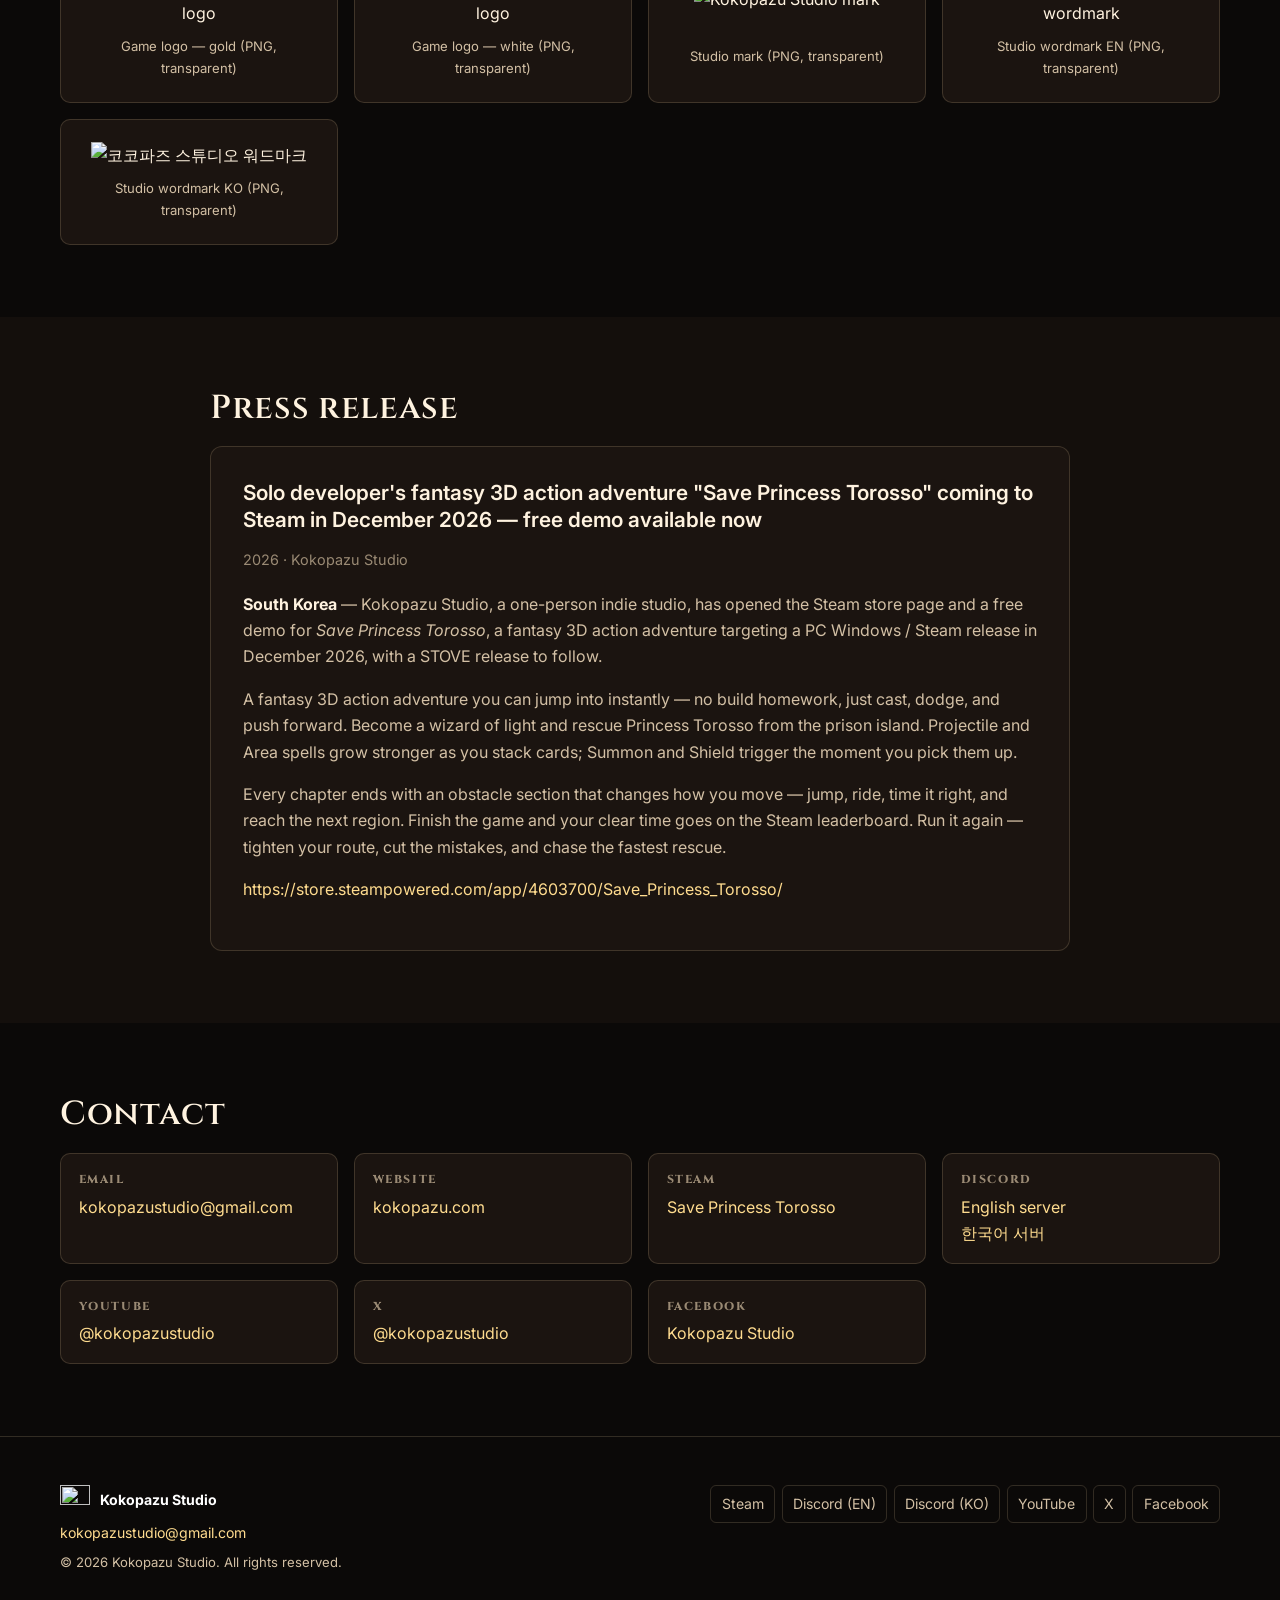
==== commit f466613d: "히어로 금가루 로고 인트로 추가, 출시월 12월 변경, 프레스킷 링크 숨김 - 히어로 타이틀: 금가루가 로고 모양으로 모이는 WebGL2 인트로 추가 (assets/js/title" ====
--- a/presskit/index.html
+++ b/presskit/index.html
@@ -1,701 +1,217 @@
 <!DOCTYPE html>
-<html lang="ko">
+<html lang="en">
 <head>
-  <meta charset="UTF-8">
-  <meta name="viewport" content="width=device-width, initial-scale=1.0">
-  <title>Save Princess Torosso - Presskit | Kokopazu Studio</title>
-  <meta name="description" content="Save Princess Torosso presskit. A magic action RPG and platform game from Kokopazu Studio, coming to Steam in July 2026.">
-  <meta property="og:title" content="Save Princess Torosso - Presskit">
-  <meta property="og:description" content="A 2 to 3 hour magic RPG & platform game focused on play feel, not gear builds or skill tree homework.">
-  <meta property="og:image" content="https://www.kokopazu.com/assets/og-image.jpg">
-  <style>
-    :root {
-      --primary: #e8bd63;
-      --primary-dark: #bd8f3f;
-      --bg: #07090d;
-      --bg-soft: #0d1118;
-      --bg-card: #131821;
-      --text: #f4efe3;
-      --text-muted: #a9a093;
-      --border: #30343d;
-      --line: rgba(232, 189, 99, 0.42);
-    }
-
-    * { margin: 0; padding: 0; box-sizing: border-box; }
-
-    html { scroll-behavior: smooth; }
-
-    body {
-      font-family: "Segoe UI", -apple-system, BlinkMacSystemFont, sans-serif;
-      background: var(--bg);
-      color: var(--text);
-      line-height: 1.7;
-    }
-
-    a { color: var(--primary); text-decoration: none; }
-    a:hover { color: var(--primary-dark); text-decoration: underline; }
-
-    .header {
-      position: relative;
-      min-height: 520px;
-      display: grid;
-      align-items: end;
-      overflow: hidden;
-      border-bottom: 1px solid var(--border);
-    }
-
-    .header::before {
-      content: "";
-      position: absolute;
-      inset: 0;
-      background:
-        linear-gradient(90deg, rgba(7, 9, 13, 0.9), rgba(7, 9, 13, 0.52) 48%, rgba(7, 9, 13, 0.18)),
-        linear-gradient(0deg, rgba(7, 9, 13, 0.98), rgba(7, 9, 13, 0) 45%),
-        url("../assets/hero-keyart.jpg") center right / cover no-repeat;
-      transform: scale(1.01);
-    }
-
-    .header-content {
-      position: relative;
-      max-width: 1120px;
-      width: 100%;
-      margin: 0 auto;
-      padding: 48px 24px 56px;
-    }
-
-    .studio-logo {
-      height: 42px;
-      margin-bottom: 18px;
-      filter: brightness(1.1);
-    }
-
-    .eyebrow {
-      color: var(--primary);
-      font-size: 0.82rem;
-      font-weight: 800;
-      letter-spacing: 0.16em;
-      text-transform: uppercase;
-      margin-bottom: 12px;
-    }
-
-    h1 {
-      max-width: 760px;
-      font-size: clamp(2.7rem, 7vw, 5.8rem);
-      line-height: 0.95;
-      letter-spacing: 0;
-      margin-bottom: 18px;
-    }
-
-    .tagline {
-      max-width: 720px;
-      color: var(--text);
-      font-size: clamp(1.1rem, 2vw, 1.45rem);
-      line-height: 1.45;
-    }
-
-    .nav {
-      position: sticky;
-      top: 0;
-      z-index: 100;
-      background: rgba(7, 9, 13, 0.92);
-      border-bottom: 1px solid var(--border);
-      backdrop-filter: blur(12px);
-      padding: 12px 20px;
-      text-align: center;
-    }
-
-    .nav a {
-      display: inline-block;
-      margin: 0 14px;
-      font-size: 0.86rem;
-      color: var(--text-muted);
-      text-transform: uppercase;
-      letter-spacing: 0.06em;
-      font-weight: 700;
-    }
-
-    .nav a:hover { color: var(--primary); text-decoration: none; }
-
-    .container {
-      max-width: 1120px;
-      margin: 0 auto;
-      padding: 0 24px;
-    }
-
-    section {
-      padding: 68px 0;
-      border-bottom: 1px solid var(--border);
-    }
-
-    section:last-child { border-bottom: none; }
-
-    h2 {
-      font-size: clamp(1.7rem, 3vw, 2.4rem);
-      line-height: 1.15;
-      margin-bottom: 30px;
-      color: var(--text);
-    }
-
-    h2::after {
-      content: "";
-      display: block;
-      width: 100%;
-      height: 1px;
-      margin-top: 14px;
-      background: var(--line);
-    }
-
-    h3 {
-      font-size: 1.16rem;
-      margin-bottom: 12px;
-      color: var(--primary);
-    }
-
-    .factsheet-grid {
-      display: grid;
-      grid-template-columns: minmax(280px, 0.8fr) minmax(0, 1.4fr);
-      gap: 48px;
-      align-items: start;
-    }
-
-    .factsheet-table {
-      width: 100%;
-      border-collapse: collapse;
-      background: var(--bg-card);
-      border: 1px solid var(--border);
-    }
-
-    .factsheet-table tr { border-bottom: 1px solid var(--border); }
-    .factsheet-table tr:last-child { border-bottom: none; }
-
-    .factsheet-table td {
-      padding: 12px 14px;
-      vertical-align: top;
-    }
-
-    .factsheet-table td:first-child {
-      width: 104px;
-      color: var(--text-muted);
-      font-weight: 700;
-      white-space: nowrap;
-    }
-
-    .summary p {
-      margin-bottom: 16px;
-      color: var(--text);
-    }
-
-    .features {
-      list-style: none;
-      padding: 0;
-      display: grid;
-      gap: 10px;
-    }
-
-    .features li {
-      position: relative;
-      padding-left: 22px;
-      color: var(--text);
-    }
-
-    .features li::before {
-      content: "";
-      position: absolute;
-      left: 0;
-      top: 0.78em;
-      width: 8px;
-      height: 8px;
-      background: var(--primary);
-      transform: rotate(45deg);
-    }
-
-    .info-grid {
-      display: grid;
-      grid-template-columns: repeat(2, minmax(0, 1fr));
-      gap: 16px;
-      margin-top: 22px;
-    }
-
-    .info-card {
-      background: var(--bg-card);
-      border: 1px solid var(--border);
-      padding: 18px;
-      min-height: 150px;
-    }
-
-    .info-card strong {
-      display: block;
-      color: var(--primary);
-      margin-bottom: 8px;
-      font-size: 1.04rem;
-    }
-
-    .info-card p { color: var(--text-muted); }
-
-    .gallery-section { margin-top: 42px; }
-    .gallery-section:first-child { margin-top: 0; }
-
-    .gallery {
-      display: grid;
-      grid-template-columns: repeat(auto-fill, minmax(280px, 1fr));
-      gap: 16px;
-      margin-top: 16px;
-    }
-
-    .gallery figure,
-    .capsule-gallery figure {
-      background: var(--bg-card);
-      border: 1px solid var(--border);
-      overflow: hidden;
-    }
-
-    .gallery img,
-    .capsule-gallery img {
-      width: 100%;
-      display: block;
-      aspect-ratio: 16 / 9;
-      object-fit: cover;
-      cursor: pointer;
-      transition: transform 0.2s ease;
-    }
-
-    .gallery img:hover,
-    .capsule-gallery img:hover { transform: scale(1.02); }
-
-    figcaption {
-      min-height: 48px;
-      padding: 12px 14px;
-      color: var(--text);
-      font-weight: 700;
-      background: #0a0a0b;
-    }
-
-    .capsule-gallery {
-      display: grid;
-      grid-template-columns: repeat(auto-fit, minmax(300px, 1fr));
-      gap: 16px;
-      margin-top: 16px;
-    }
-
-    .capsule-gallery figure:first-child {
-      grid-column: 1 / -1;
-    }
-
-    .logos-grid {
-      display: flex;
-      gap: 20px;
-      flex-wrap: wrap;
-      align-items: stretch;
-      margin-top: 16px;
-    }
-
-    .logo-item {
-      display: grid;
-      place-items: center;
-      min-width: 220px;
-      min-height: 130px;
-      background: #fff;
-      padding: 24px;
-      border-radius: 8px;
-      text-align: center;
-    }
-
-    .logo-item img { max-height: 62px; max-width: 180px; }
-    .logo-item.dark {
-      background: var(--bg-card);
-      border: 1px solid var(--border);
-    }
-
-    .logo-item p {
-      font-size: 0.82rem;
-      color: var(--text-muted);
-      margin-top: 8px;
-    }
-
-    .press-release {
-      background: var(--bg-card);
-      border: 1px solid var(--border);
-      padding: 34px;
-      max-width: 860px;
-    }
-
-    .press-release h3 {
-      color: var(--text);
-      font-size: clamp(1.35rem, 3vw, 1.9rem);
-      line-height: 1.25;
-      margin-bottom: 8px;
-    }
-
-    .press-release .date {
-      color: var(--text-muted);
-      font-size: 0.94rem;
-      margin-bottom: 24px;
-    }
-
-    .press-release p { margin-bottom: 16px; }
-
-    .contact-grid {
-      display: grid;
-      grid-template-columns: repeat(auto-fill, minmax(230px, 1fr));
-      gap: 16px;
-    }
-
-    .contact-card {
-      background: var(--bg-card);
-      border: 1px solid var(--border);
-      padding: 18px;
-    }
-
-    .contact-card .label {
-      font-size: 0.78rem;
-      color: var(--text-muted);
-      text-transform: uppercase;
-      letter-spacing: 0.08em;
-      margin-bottom: 6px;
-      font-weight: 800;
-    }
-
-    .lightbox {
-      display: none;
-      position: fixed;
-      inset: 0;
-      background: rgba(0, 0, 0, 0.92);
-      z-index: 1000;
-      justify-content: center;
-      align-items: center;
-      cursor: pointer;
-      padding: 24px;
-    }
-
-    .lightbox.active { display: flex; }
-
-    .lightbox img {
-      max-width: 94vw;
-      max-height: 92vh;
-      border: 1px solid var(--border);
-    }
-
-    footer {
-      text-align: center;
-      padding: 42px 20px;
-      color: var(--text-muted);
-      font-size: 0.85rem;
-      border-top: 1px solid var(--border);
-    }
-
-    @media (max-width: 820px) {
-      .header { min-height: 500px; }
-      .header::before {
-        background:
-          linear-gradient(90deg, rgba(7, 9, 13, 0.9), rgba(7, 9, 13, 0.45)),
-          linear-gradient(0deg, rgba(7, 9, 13, 0.98), rgba(7, 9, 13, 0) 50%),
-          url("../assets/hero-keyart.jpg") center right / cover no-repeat;
-      }
-      .factsheet-grid,
-      .info-grid,
-      .capsule-gallery {
-        grid-template-columns: 1fr;
-      }
-      .capsule-gallery figure:first-child {
-        grid-column: auto;
-      }
-      .nav {
-        overflow-x: auto;
-        white-space: nowrap;
-      }
-      .nav a { margin: 0 9px; }
-      .press-release { padding: 24px; }
-    }
-  </style>
+<meta charset="UTF-8">
+<meta name="viewport" content="width=device-width, initial-scale=1.0">
+<title>Presskit — Save Princess Torosso | Kokopazu Studio</title>
+<meta name="description" content="Press kit for Save Princess Torosso: factsheet, description, screenshots, logos, press release and contact.">
+<meta name="author" content="Kokopazu Studio">
+<meta name="robots" content="noindex"><link rel="canonical" href="https://kokopazu.com/presskit/">
+<link rel="icon" href="/favicon.ico" sizes="32x32">
+<link rel="icon" type="image/png" sizes="192x192" href="/favicon-192.png">
+<link rel="apple-touch-icon" sizes="180x180" href="/apple-touch-icon.png">
+<link rel="manifest" href="/site.webmanifest">
+<meta name="theme-color" content="#0b0908">
+
+<meta property="og:type" content="website">
+<meta property="og:site_name" content="Kokopazu Studio">
+<meta property="og:title" content="Presskit — Save Princess Torosso | Kokopazu Studio">
+<meta property="og:description" content="Press kit for Save Princess Torosso — factsheet, screenshots, logos and contact.">
+<meta property="og:url" content="https://kokopazu.com/presskit/">
+<meta property="og:image" content="https://kokopazu.com/assets/og-image.jpg?v=20261028">
+<meta property="og:image:width" content="1200">
+<meta property="og:image:height" content="630">
+<meta property="og:locale" content="en_US">
+<meta property="og:locale:alternate" content="ko_KR">
+<meta name="twitter:card" content="summary_large_image">
+<meta name="twitter:title" content="Presskit — Save Princess Torosso | Kokopazu Studio">
+<meta name="twitter:description" content="Press kit for Save Princess Torosso — factsheet, screenshots, logos and contact.">
+<meta name="twitter:image" content="https://kokopazu.com/assets/og-image.jpg?v=20261028">
+
+<script type="application/ld+json">[{"@context": "https://schema.org", "@type": "Organization", "name": "Kokopazu Studio", "alternateName": "코코파즈 스튜디오", "url": "https://kokopazu.com/", "email": "kokopazustudio@gmail.com", "foundingDate": "2025", "description": "Solo indie studio developing the fantasy 3D action adventure Save Princess Torosso", "sameAs": ["https://www.facebook.com/profile.php?id=61575441099297", "https://x.com/kokopazustudio", "https://www.youtube.com/@kokopazustudio", "https://discord.gg/vYYG5PSeVs", "https://discord.gg/b3eH4RECWr", "https://store.steampowered.com/app/4603700/Save_Princess_Torosso/"]}, {"@context": "https://schema.org", "@type": "VideoGame", "name": "Save Princess Torosso", "url": "https://kokopazu.com/en/", "description": "A fantasy 3D action adventure with ranged magic combat, skill-card progression, platforming obstacles, and a clear-time leaderboard. Demo out now. Coming to Steam in December 2026.", "genre": ["Fantasy", "Action", "Adventure", "Platformer"], "gamePlatform": "PC (Windows)", "operatingSystem": "Windows 10 64-bit", "applicationCategory": "Game", "inLanguage": ["ko", "en", "ja", "zh-CN", "es-ES", "pt-BR", "id", "ru", "de", "fr", "pl"], "gameEngine": "Unity 6 URP", "author": {"@type": "Organization", "name": "Kokopazu Studio"}, "publisher": {"@type": "Organization", "name": "Kokopazu Studio"}, "sameAs": ["https://store.steampowered.com/app/4603700/Save_Princess_Torosso/"], "releaseNotes": "Coming to Steam in December 2026. Free demo available now.", "offers": {"@type": "Offer", "price": "13.99", "priceCurrency": "USD", "url": "https://store.steampowered.com/app/4603700/Save_Princess_Torosso/", "availability": "https://schema.org/PreOrder"}}]</script>
+
+<link rel="preconnect" href="https://fonts.googleapis.com">
+<link rel="preconnect" href="https://fonts.gstatic.com" crossorigin>
+<link rel="preconnect" href="https://cdn.jsdelivr.net" crossorigin>
+<link rel="preconnect" href="https://hangeul.pstatic.net" crossorigin>
+<link rel="stylesheet" href="/assets/css/site.css?v=20261028">
+<link rel="stylesheet" href="https://fonts.googleapis.com/css2?family=Cinzel:wght@500;600;700;800&family=Inter:wght@400;500;600;700&display=swap" media="print" onload="this.media='all'">
+<link rel="stylesheet" href="https://cdn.jsdelivr.net/gh/orioncactus/pretendard@v1.3.9/dist/web/static/pretendard-dynamic-subset.min.css" media="print" onload="this.media='all'">
+<noscript>
+<link rel="stylesheet" href="https://fonts.googleapis.com/css2?family=Cinzel:wght@500;600;700;800&family=Inter:wght@400;500;600;700&display=swap">
+<link rel="stylesheet" href="https://cdn.jsdelivr.net/gh/orioncactus/pretendard@v1.3.9/dist/web/static/pretendard-dynamic-subset.min.css">
+</noscript>
+<style>
+[data-lang-ko]{display:none!important}
+html[lang="ko"] [data-lang-ko]{display:revert!important}
+html[lang="ko"] [data-lang-en]{display:none!important}
+</style>
 </head>
-<body>
-
-<header class="header">
-  <div class="header-content">
-    <img src="images/logo_kokopazu.png" alt="Kokopazu Studio" class="studio-logo">
-    <p class="eyebrow">Presskit</p>
-    <h1>Save Princess Torosso</h1>
-    <p class="tagline">No gear builds. No skill tree homework. A magic RPG &amp; platform game where combat and platforming flow continuously from start to finish.</p>
+<body class="page-presskit">
+<a class="skip-link" href="#main">Skip to content</a>
+
+<div class="lang-banner" id="langBanner" hidden data-other="ko">
+  <a href="/presskit/?lang=ko">Read this page in English →</a>
+  <button type="button" aria-label="Close" data-close>×</button>
+</div>
+
+<header class="top" id="top">
+  <a class="brand" href="/" aria-label="Kokopazu Studio"><img src="/assets/logo/studio-mark-96.png" alt="" width="34" height="34"><span>Kokopazu Studio</span></a>
+  <nav class="nav" aria-label="Primary">
+    <a href="/#loop">Game</a>
+    <a href="/#magic">Magic</a>
+    <a href="/#traverse">Platforming</a>
+    <a href="/#story">Story</a>
+    <a href="/#demo">Demo</a>
+  </nav>
+  <div class="tools">
+    <div class="lang" aria-label="Language">
+      <a class="" href="/presskit/" data-lang-link="ko">KO</a>
+      <a class="active" href="/presskit/?lang=en" data-lang-link="en" aria-current="true">EN</a>
+    </div>
+    <a class="btn small primary" href="https://store.steampowered.com/app/4603700/Save_Princess_Torosso/?utm_source=website&amp;utm_medium=referral&amp;utm_campaign=november_launch&amp;utm_content=header_wishlist" target="_blank" rel="noopener">Wishlist</a>
   </div>
 </header>
 
-<nav class="nav">
-  <a href="#factsheet">Factsheet</a>
-  <a href="#description">Description</a>
-  <a href="#media">Images</a>
-  <a href="#logos">Logos</a>
-  <a href="#press-release">Press Release</a>
-  <a href="#contact">Contact</a>
+<main id="main">
+<section class="pk-hero">
+  <div class="container">
+    <p class="kicker">Presskit</p>
+    <h1><picture><source type="image/webp" srcset="/assets/logo/title-gold.webp"><img class="logo-title" src="/assets/logo/title-gold.png" alt="Save Princess Torosso" width="1057" height="742"></picture></h1>
+    <p class="lead"><span data-lang-en>A fantasy 3D action adventure you can jump into instantly — no build homework, just cast, dodge, and push forward.</span><span data-lang-ko>빌드 고민 없이 바로 쏘고, 피하고, 돌파하는 판타지 3D 액션 어드벤처.</span></p>
+    <div class="cta">
+      <a class="btn primary" href="/presskit/presskit-save-princess-torosso.zip"><span data-lang-en>Download presskit (.zip)</span><span data-lang-ko>프레스킷 내려받기 (.zip)</span></a>
+      <a class="btn" href="https://store.steampowered.com/app/4603700/Save_Princess_Torosso/?utm_source=presskit&amp;utm_medium=press&amp;utm_campaign=november_launch&amp;utm_content=presskit_hero" target="_blank" rel="noopener">Steam</a>
+    </div>
+  </div>
+</section>
+
+<nav class="pk-nav" aria-label="Presskit sections">
+  <a href="#factsheet">Factsheet</a><a href="#description">Description</a><a href="#media">Images &amp; Video</a><a href="#logos">Logos</a><a href="#press-release">Press release</a><a href="#contact">Contact</a>
 </nav>
 
-<main class="container">
-
-  <section id="factsheet">
-    <h2>Factsheet</h2>
-    <div class="factsheet-grid">
-      <table class="factsheet-table">
-        <tr><td>Developer</td><td>Kokopazu Studio<br><small style="color:var(--text-muted)">1-person indie studio, South Korea</small></td></tr>
-        <tr><td>Genre</td><td>Magic Action RPG &amp; Platform Game</td></tr>
-        <tr><td>Platform</td><td>PC Windows / Steam</td></tr>
-        <tr><td>Release</td><td>July 2026 (planned)</td></tr>
-        <tr><td>Discount</td><td>Launch-week discount planned</td></tr>
-        <tr><td>Price</td><td>TBA</td></tr>
-        <tr><td>Playtime</td><td>2-3 hours</td></tr>
-        <tr><td>Languages</td><td>11 languages supported</td></tr>
-        <tr><td>Steam</td><td><a href="https://store.steampowered.com/app/4603700/Save_Princess_Torosso/" target="_blank" rel="noopener">store.steampowered.com/app/4603700</a></td></tr>
-        <tr><td>Email</td><td><a href="mailto:contact@kokopazu.com">contact@kokopazu.com</a><br><a href="mailto:kokopazustudio@gmail.com">kokopazustudio@gmail.com</a></td></tr>
+<section id="factsheet" class="pk">
+  <div class="container pk-grid">
+    <div>
+      <h2 class="h2 display-en">Factsheet</h2>
+      <table class="facts-table">
+        <tr><th>Developer</th><td>Kokopazu Studio · <span data-lang-en>solo indie studio, South Korea</span><span data-lang-ko>1인 인디 스튜디오, 대한민국</span></td></tr>
+        <tr><th>Genre</th><td><span data-lang-en>Fantasy 3D Action Adventure</span><span data-lang-ko>판타지 3D 액션 어드벤처</span></td></tr>
+        <tr><th>Platform</th><td><span data-lang-en>PC Windows · Steam, then STOVE</span><span data-lang-ko>PC Windows · Steam → STOVE</span></td></tr>
+        <tr><th>Release</th><td><span data-lang-en>December 2026 (planned)</span><span data-lang-ko>2026년 12월 예정</span></td></tr>
+        <tr><th>Demo</th><td><span data-lang-en>Available now on Steam</span><span data-lang-ko>Steam에서 플레이 가능</span></td></tr>
+<tr><th>Price</th><td>₩15,000 / $13.99</td></tr>        <tr><th>Languages</th><td><span data-lang-en>Korean, English, Japanese, Simplified Chinese, Spanish (Spain), Portuguese (Brazil), Indonesian, Russian, German, French, Polish</span><span data-lang-ko>한국어, 영어, 일본어, 중국어 간체, 스페인어(스페인), 포르투갈어(브라질), 인도네시아어, 러시아어, 독일어, 프랑스어, 폴란드어</span></td></tr>
+        <tr><th>Controls</th><td><span data-lang-en>Gamepad recommended</span><span data-lang-ko>게임패드 권장</span></td></tr>
+        <tr><th>Engine</th><td>Unity 6 URP</td></tr>
+        <tr><th>Steam</th><td><a href="https://store.steampowered.com/app/4603700/Save_Princess_Torosso/?utm_source=presskit&amp;utm_medium=press&amp;utm_campaign=november_launch&amp;utm_content=factsheet" target="_blank" rel="noopener">store.steampowered.com/app/4603700</a></td></tr>
+        <tr><th>Website</th><td><a href="https://kokopazu.com">kokopazu.com</a></td></tr>
+        <tr><th>Email</th><td><a href="mailto:kokopazustudio@gmail.com">kokopazustudio@gmail.com</a></td></tr>
+        <tr><th>Discord</th><td><a href="https://discord.gg/vYYG5PSeVs" target="_blank" rel="noopener">English</a> · <a href="https://discord.gg/b3eH4RECWr" target="_blank" rel="noopener">한국어</a></td></tr>
+        <tr><th>Social</th><td><a href="https://www.youtube.com/@kokopazustudio" target="_blank" rel="noopener">YouTube</a> · <a href="https://x.com/kokopazustudio" target="_blank" rel="noopener">X</a> · <a href="https://www.facebook.com/profile.php?id=61575441099297" target="_blank" rel="noopener">Facebook</a></td></tr>
       </table>
-
-      <div id="description" class="summary">
-        <h3>About the Game</h3>
-        <p><strong>Want to rescue a princess?</strong></p>
-        <p><em>Save Princess Torosso</em> is a game where you become a light mage to overcome the obstacles ahead and rescue the princess trapped on a cursed prison island.</p>
-        <p>Without worrying about gear builds, skill trees, or build research, you focus on casting and pushing through. The game is built as a 2-3 hour complete RPG adventure for players who want a clear goal and continuous play.</p>
-
-        <h3 style="margin-top:24px">Key Features</h3>
-        <ul class="features">
-          <li>Magic-only combat with no melee weapons.</li>
-          <li>Projectile, AOE, Summon, and Shield spell roles used during combat flow.</li>
-          <li>Skill cards grant new abilities or strengthen existing magic during battle.</li>
-          <li>Between combat stages, players break through platforming routes and movement challenges.</li>
-          <li>Horse riding, dragon flight, ladders, falling barrels, rolling cannonballs, slippery stairs, and other obstacle sections change the rhythm between fights.</li>
-          <li>Clear combat objectives open the path to the next area once the target enemy count is defeated.</li>
-          <li>Coming to Steam in July 2026 with a launch-week discount planned.</li>
-        </ul>
-      </div>
-    </div>
-  </section>
-
-  <section>
-    <h2>Game Pillars</h2>
-    <div class="info-grid">
-      <article class="info-card">
-        <strong>공략보다 플레이 감각에 집중하는 마법 액션 RPG.</strong>
-        <p>Save Princess Torosso reduces equipment, skill tree, and build-study friction so the player can focus on casting and pushing through.</p>
-      </article>
-      <article class="info-card">
-        <strong>검 없이, 마법만으로 밀고 나갑니다.</strong>
-        <p>The hero does not use melee weapons. Projectiles, area magic, summons, and shields are combined to break through enemy pressure.</p>
-      </article>
-      <article class="info-card">
-        <strong>전투 스테이지 사이의 플랫폼 변주.</strong>
-        <p>After major combat stages, players pass through obstacle routes before reaching the next stage.</p>
-      </article>
-      <article class="info-card">
-        <strong>명확한 전투 목표.</strong>
-        <p>Each combat area shows how many enemies must be defeated. Completing the objective opens the gate to the next area, while Elite Enemies act as key threats.</p>
-      </article>
-    </div>
-  </section>
-
-  <section id="media">
-    <h2>Screenshots &amp; Media</h2>
-
-    <div class="gallery-section">
-      <h3>Key Art &amp; Capsule</h3>
-      <div class="capsule-gallery">
-        <figure>
-          <img src="images/main_capsule_009.png" alt="Save Princess Torosso key art with title logo" onclick="openLightbox(this)">
-          <figcaption>Title Key Art</figcaption>
-        </figure>
-        <figure>
-          <img src="images/prince_in_hand_with_title_002.png" alt="Save Princess Torosso capsule art with title logo" onclick="openLightbox(this)">
-          <figcaption>Capsule Art</figcaption>
-        </figure>
-        <figure>
-          <img src="images/title_005.png" alt="Save Princess Torosso title capsule art" onclick="openLightbox(this)">
-          <figcaption>Title Capsule Art</figcaption>
-        </figure>
-      </div>
-    </div>
-
-    <div class="gallery-section">
-      <h3>Magic Combat</h3>
-      <div class="gallery">
-        <figure>
-          <img src="../assets/screen-combat-ice.jpg" alt="The mage casts magic against enemies in an ice arena" onclick="openLightbox(this)">
-          <figcaption>Ranged Magic Combat</figcaption>
-        </figure>
-        <figure>
-          <img src="../assets/screen-spell-aoe.jpg" alt="Area magic falls across the battlefield" onclick="openLightbox(this)">
-          <figcaption>AOE / Area Magic</figcaption>
-        </figure>
-        <figure>
-          <img src="../assets/screen-spell-shield.jpg" alt="Shield magic protects the player during a fight" onclick="openLightbox(this)">
-          <figcaption>Shield / Defensive Magic</figcaption>
-        </figure>
-        <figure>
-          <img src="../assets/screen-magic-field.jpg" alt="Summon magic assists in a field battle" onclick="openLightbox(this)">
-          <figcaption>Summon / Support Magic</figcaption>
-        </figure>
-      </div>
-    </div>
-
-    <div class="gallery-section">
-      <h3>Stage Design</h3>
-      <div class="gallery">
-        <figure>
-          <img src="../assets/screen-stage-horse-bridge.jpg" alt="The player rides a horse across a bridge route" onclick="openLightbox(this)">
-          <figcaption>Horse Bridge Route</figcaption>
-        </figure>
-        <figure>
-          <img src="../assets/screen-dragon-flight.jpg" alt="The player rides a dragon through aerial combat" onclick="openLightbox(this)">
-          <figcaption>Dragon Flight Combat</figcaption>
-        </figure>
-        <figure>
-          <img src="../assets/screen-stage-ladder.jpg" alt="The player crosses ladders and cliffside obstacles" onclick="openLightbox(this)">
-          <figcaption>Ladder Route</figcaption>
-        </figure>
-        <figure>
-          <img src="../assets/screen-obstacle-barrels.jpg" alt="The player climbs while barrels fall from above" onclick="openLightbox(this)">
-          <figcaption>Falling Barrels</figcaption>
-        </figure>
-        <figure>
-          <img src="../assets/screen-obstacle-balls.jpg" alt="The player avoids rolling cannonballs across a corridor" onclick="openLightbox(this)">
-          <figcaption>Rolling Cannonballs</figcaption>
-        </figure>
-        <figure>
-          <img src="../assets/screen-stage-beams.jpg" alt="The player moves through a wooden obstacle path" onclick="openLightbox(this)">
-          <figcaption>Obstacle Route</figcaption>
-        </figure>
-        <figure>
-          <img src="../assets/screen-stage-slippery-stairs.jpg" alt="The player climbs a long slippery stairway" onclick="openLightbox(this)">
-          <figcaption>Slippery Stairs</figcaption>
-        </figure>
-        <figure>
-          <img src="../assets/screen-platform-bridge.jpg" alt="A wide platform route with many obstacles" onclick="openLightbox(this)">
-          <figcaption>Many Obstacles</figcaption>
-        </figure>
-      </div>
-    </div>
-
-    <div class="gallery-section">
-      <h3>Trailer</h3>
-      <p style="color:var(--text-muted);">Coming soon.</p>
-    </div>
-  </section>
-
-  <section id="logos">
-    <h2>Logos &amp; Branding</h2>
-    <p style="color:var(--text-muted); margin-bottom:16px;">All logos are provided with transparent backgrounds. They may be used for editorial and promotional coverage with credit to Kokopazu Studio.</p>
-
-    <h3>Studio Logo</h3>
-    <div class="logos-grid">
-      <div class="logo-item">
-        <img src="images/logo_kokopazu.png" alt="Kokopazu Studio Logo">
-        <p>English</p>
-      </div>
-      <div class="logo-item">
-        <img src="images/logo_kokopazu_kor.png" alt="Kokopazu Studio Korean Logo">
-        <p>Korean</p>
-      </div>
-      <div class="logo-item dark">
-        <img src="images/logo_kokopazu.png" alt="Kokopazu Studio Logo on dark background">
-        <p>Dark background</p>
-      </div>
-    </div>
-
-    <h3 style="margin-top:32px">Game Logo</h3>
-    <div class="logos-grid">
-      <div class="logo-item">
-        <img src="images/logo_torosso.png" alt="Save Princess Torosso Logo">
-        <p>Game Logo</p>
-      </div>
-      <div class="logo-item dark">
-        <img src="images/logo_torosso.png" alt="Save Princess Torosso Logo on dark background">
-        <p>Dark background</p>
-      </div>
-    </div>
-  </section>
-
-  <section id="press-release">
-    <h2>Press Release</h2>
+    </div>
+    <div id="description">
+      <h2 class="h2 display-en">Description</h2>
+      <p data-lang-en>A fantasy 3D action adventure you can jump into instantly — no build homework, just cast, dodge, and push forward. Become a wizard of light and rescue Princess Torosso from the prison island.</p>
+      <p data-lang-ko>빌드 고민 없이 바로 쏘고, 피하고, 돌파하는 판타지 3D 액션 어드벤처. 빛의 마법사가 되어 감옥섬에 갇힌 토로소 공주를 구하세요.</p>
+      <p data-lang-en>No build research. Aim, clear, beat the boss, break through — the flow never stops until the ending. Projectile and Area spells grow stronger as you stack cards; Summon and Shield trigger the moment you pick them up.</p>
+      <p data-lang-ko>복잡한 빌드 연구 대신, 조준하고 · 처치하고 · 보스를 쓰러뜨리고 · 돌파하는 흐름이 엔딩까지 끊기지 않습니다. 투사체와 광역은 같은 카드를 모을수록 강해지고, 소환과 방어막은 카드를 얻는 순간 자동으로 발동합니다.</p>
+      <h3 data-lang-en>Key features</h3><h3 data-lang-ko>핵심 특징</h3>
+      <ul class="features">
+        <li data-lang-en>Magic-only combat — projectile, area, summon and shield spells; no melee weapons.</li><li data-lang-ko>마법 전용 전투 — 투사체·광역·소환·방어막, 근접 무기 없음.</li>
+        <li data-lang-en>Skill cards: stack the same card to grow stronger; summon and shield auto-cast on pickup.</li><li data-lang-ko>스킬 카드: 같은 카드를 모으면 강화, 소환·방어막은 획득 즉시 자동 발동.</li>
+        <li data-lang-en>Stage loop: clear the target enemies, the gate opens, a boss guards the end of each chapter.</li><li data-lang-ko>스테이지 루프: 목표 적 처치 → 문 개방 → 챕터 끝의 보스.</li>
+        <li data-lang-en>Obstacle sections between chapters — horseback bridge, dragon flight, barrel ladders, cannonballs, slippery stairs.</li><li data-lang-ko>챕터 사이 장애물 구간 — 말 다리, 드래곤 비행, 배럴 사다리, 대포알, 미끄러운 계단.</li>
+        <li data-lang-en>Full-game clear-time leaderboard on Steam.</li><li data-lang-ko>본편 클리어 타임 Steam 순위표.</li>
+        <li data-lang-en>Free demo available on Steam now.</li><li data-lang-ko>Steam에서 무료 데모 플레이 가능.</li>
+      </ul>
+      <h3 data-lang-en>Story</h3><h3 data-lang-ko>스토리</h3>
+<p data-lang-en>An arrogant imperial prince proposes to Princess Torosso and is rejected. Consumed by pride, he borrows the power of darkness, invades the kingdom, and takes the princess to a cursed prison island.</p><p data-lang-en>A young wizard of light, bound to the princess by love, guilt, and duty, crosses the sea alone.</p><p data-lang-en>Now it is time to cut off the fate of darkness with your own hands.</p><p data-lang-ko>오만한 제국의 왕자는 토로소 공주에게 청혼을 거절당하자 어둠의 힘을 빌려 왕국을 침략하고, 공주를 저주받은 감옥 섬으로 끌고 갑니다.</p><p data-lang-ko>공주와 특별한 인연을 맺어온 젊은 빛의 마법사는 사랑, 죄책감, 그리고 사명을 안고 홀로 바다를 건넙니다.</p><p data-lang-ko>이제 어둠의 운명을 당신의 손으로 끊어낼 시간입니다.</p>    </div>
+  </div>
+</section>
+
+<section id="media" class="pk pk-alt">
+  <div class="container">
+    <h2 class="h2 display-en">Images &amp; Video</h2>
+    <p class="lead"><span data-lang-en>Click an image to open the full-size file. All media may be used for editorial and promotional coverage with credit to Kokopazu Studio.</span><span data-lang-ko>이미지를 클릭하면 원본 크기로 열립니다. 모든 자료는 코코파즈 스튜디오 출처 표기와 함께 기사·홍보 목적으로 사용할 수 있습니다.</span></p>
+    <h3>Key art</h3>
+    <div class="pk-gallery">
+<a href="/assets/presskit/keyart-title.jpg" target="_blank" rel="noopener"><img src="/assets/presskit/thumbs/keyart-title-thumb.jpg" alt="Key art (title)" loading="lazy" width="640" height="360"><span>Key art (title)</span></a><a href="/assets/presskit/keyart-notext.jpg" target="_blank" rel="noopener"><img src="/assets/presskit/thumbs/keyart-notext-thumb.jpg" alt="Key art (no text)" loading="lazy" width="640" height="360"><span>Key art (no text)</span></a><a href="/assets/presskit/capsule-princess.jpg" target="_blank" rel="noopener"><img src="/assets/presskit/thumbs/capsule-princess-thumb.jpg" alt="Capsule (princess)" loading="lazy" width="640" height="360"><span>Capsule (princess)</span></a><a href="/assets/presskit/capsule-statues.jpg" target="_blank" rel="noopener"><img src="/assets/presskit/thumbs/capsule-statues-thumb.jpg" alt="Capsule (statues)" loading="lazy" width="640" height="360"><span>Capsule (statues)</span></a>    </div>
+    <h3>Screenshots</h3>
+    <div class="pk-gallery">
+<a href="/assets/presskit/ss-combat-grass.jpg" target="_blank" rel="noopener"><img src="/assets/presskit/thumbs/ss-combat-grass-thumb.jpg" alt="Combat — grass" loading="lazy" width="640" height="360"><span>Combat — grass</span></a><a href="/assets/presskit/ss-combat-volcano.jpg" target="_blank" rel="noopener"><img src="/assets/presskit/thumbs/ss-combat-volcano-thumb.jpg" alt="Combat — volcano" loading="lazy" width="640" height="360"><span>Combat — volcano</span></a><a href="/assets/presskit/ss-combat-ice.jpg" target="_blank" rel="noopener"><img src="/assets/presskit/thumbs/ss-combat-ice-thumb.jpg" alt="Combat — ice" loading="lazy" width="640" height="360"><span>Combat — ice</span></a><a href="/assets/presskit/ss-gate.jpg" target="_blank" rel="noopener"><img src="/assets/presskit/thumbs/ss-gate-thumb.jpg" alt="Gate opens" loading="lazy" width="640" height="360"><span>Gate opens</span></a><a href="/assets/presskit/ss-boss-minotaur.jpg" target="_blank" rel="noopener"><img src="/assets/presskit/thumbs/ss-boss-minotaur-thumb.jpg" alt="Boss — Minotaur" loading="lazy" width="640" height="360"><span>Boss — Minotaur</span></a><a href="/assets/presskit/ss-boss-cyclops.jpg" target="_blank" rel="noopener"><img src="/assets/presskit/thumbs/ss-boss-cyclops-thumb.jpg" alt="Boss — Cyclops" loading="lazy" width="640" height="360"><span>Boss — Cyclops</span></a><a href="/assets/presskit/ss-horse-bridge.jpg" target="_blank" rel="noopener"><img src="/assets/presskit/thumbs/ss-horse-bridge-thumb.jpg" alt="Horseback bridge" loading="lazy" width="640" height="360"><span>Horseback bridge</span></a><a href="/assets/presskit/ss-dragon-flight.jpg" target="_blank" rel="noopener"><img src="/assets/presskit/thumbs/ss-dragon-flight-thumb.jpg" alt="Dragon flight" loading="lazy" width="640" height="360"><span>Dragon flight</span></a><a href="/assets/presskit/ss-barrel-ladder.jpg" target="_blank" rel="noopener"><img src="/assets/presskit/thumbs/ss-barrel-ladder-thumb.jpg" alt="Barrel ladder" loading="lazy" width="640" height="360"><span>Barrel ladder</span></a><a href="/assets/presskit/ss-cannonballs.jpg" target="_blank" rel="noopener"><img src="/assets/presskit/thumbs/ss-cannonballs-thumb.jpg" alt="Rolling cannonballs" loading="lazy" width="640" height="360"><span>Rolling cannonballs</span></a><a href="/assets/presskit/ss-slippery-stairs.jpg" target="_blank" rel="noopener"><img src="/assets/presskit/thumbs/ss-slippery-stairs-thumb.jpg" alt="Slippery stairs" loading="lazy" width="640" height="360"><span>Slippery stairs</span></a><a href="/assets/presskit/ss-obstacle-climb.jpg" target="_blank" rel="noopener"><img src="/assets/presskit/thumbs/ss-obstacle-climb-thumb.jpg" alt="Obstacle climb" loading="lazy" width="640" height="360"><span>Obstacle climb</span></a>    </div>
+    <h3>Video</h3>
+    <p data-lang-en>Gameplay videos: <a href="https://www.youtube.com/@kokopazustudio" target="_blank" rel="noopener">youtube.com/@kokopazustudio</a> — new official trailer coming soon.</p>
+    <p data-lang-ko>게임플레이 영상: <a href="https://www.youtube.com/@kokopazustudio" target="_blank" rel="noopener">youtube.com/@kokopazustudio</a> — 새 공식 트레일러 준비 중.</p>
+  </div>
+</section>
+
+<section id="logos" class="pk">
+  <div class="container">
+    <h2 class="h2 display-en">Logos</h2>
+    <div class="logo-grid">
+      <a class="logo-item dark" href="/assets/logo/title-gold.png" target="_blank" rel="noopener"><img src="/assets/logo/title-gold.png" alt="Save Princess Torosso gold logo"><span>Game logo — gold (PNG, transparent)</span></a>
+      <a class="logo-item dark" href="/assets/logo/title-white.png" target="_blank" rel="noopener"><img src="/assets/logo/title-white.png" alt="Save Princess Torosso white logo"><span>Game logo — white (PNG, transparent)</span></a>
+      <a class="logo-item dark" href="/assets/logo/studio-mark.png" target="_blank" rel="noopener"><img src="/assets/logo/studio-mark.png" alt="Kokopazu Studio mark"><span>Studio mark (PNG, transparent)</span></a>
+      <a class="logo-item dark" href="/assets/logo/studio-wordmark-en.png" target="_blank" rel="noopener"><img src="/assets/logo/studio-wordmark-en.png" alt="KOKOPAZU STUDIO wordmark"><span>Studio wordmark EN (PNG, transparent)</span></a>
+      <a class="logo-item dark" href="/assets/logo/studio-wordmark-ko.png" target="_blank" rel="noopener"><img src="/assets/logo/studio-wordmark-ko.png" alt="코코파즈 스튜디오 워드마크"><span>Studio wordmark KO (PNG, transparent)</span></a>
+    </div>
+  </div>
+</section>
+
+<section id="press-release" class="pk pk-alt">
+  <div class="container narrow">
+    <h2 class="h2 display-en">Press release</h2>
     <article class="press-release">
-      <h3>1인 인디 개발자의 마법 액션 RPG "Save Princess Torosso", 2026년 7월 Steam 출시 예정</h3>
-      <p class="date">2026 | Kokopazu Studio</p>
-
-      <p><strong>대한민국</strong> - 1인 인디 스튜디오 Kokopazu Studio가 개발 중인 <em>Save Princess Torosso</em>의 Steam 상점 페이지가 공개되었습니다. 게임은 2026년 7월 PC Windows / Steam 출시를 목표로 하고 있으며, 출시 후 일주일간 할인도 예정되어 있습니다.</p>
-
-      <p><em>Save Princess Torosso</em>는 저주받은 감옥섬에 갇힌 공주를 구하기 위해 빛의 마법사가 되어 앞에 주어진 난관을 해쳐나가는 게임입니다. 장비 조합, 스킬트리, 빌드 연구에 대한 고민없이, 시전하고, 돌파하는 플레이 자체에 집중합니다.</p>
-
-      <p><strong>개발 방향:</strong> 복잡한 메뉴와 빌드 연구보다, 전투와 이동의 흐름을 빠르게 이어가는 구조를 목표로 합니다. 검 대신 마법을 쓰고, 전투 사이에는 장애물과 비행, 이동 과제를 지나 다음 장면으로 이어집니다.</p>
-
-      <p><strong>주요 특징:</strong></p>
-      <ul class="features">
-        <li>근접 무기 없이 투사체, 광역, 소환, 방어막 계열 마법으로 싸우는 전투.</li>
-        <li>전투 중 얻는 스킬 카드로 새로운 능력 또는 기존 능력의 강화를 획득.</li>
-        <li>전투 스테이지 사이마다 수많은 장애물을 돌파하는 플랫폼 구간.</li>
-        <li>말, 드래곤, 사다리, 대포알, 배럴, 미끄러운 계단 등으로 달라지는 이동 리듬.</li>
-        <li>2-3시간 완결형 RPG 모험과 11개 언어 지원.</li>
-      </ul>
-
-      <p style="margin-top:24px">Steam 상점 페이지: <a href="https://store.steampowered.com/app/4603700/Save_Princess_Torosso/" target="_blank" rel="noopener">https://store.steampowered.com/app/4603700/Save_Princess_Torosso/</a></p>
+      <h3 data-lang-en>Solo developer's fantasy 3D action adventure "Save Princess Torosso" coming to Steam in December 2026 — free demo available now</h3>
+      <h3 data-lang-ko>1인 인디 개발자의 판타지 3D 액션 어드벤처 "Save Princess Torosso", 2026년 12월 Steam 출시 예정 — 무료 데모 공개 중</h3>
+      <p class="date">2026 · Kokopazu Studio</p>
+      <p data-lang-en><strong>South Korea</strong> — Kokopazu Studio, a one-person indie studio, has opened the Steam store page and a free demo for <em>Save Princess Torosso</em>, a fantasy 3D action adventure targeting a PC Windows / Steam release in December 2026, with a STOVE release to follow.</p>
+      <p data-lang-ko><strong>대한민국</strong> — 1인 인디 스튜디오 코코파즈 스튜디오가 판타지 3D 액션 어드벤처 <em>Save Princess Torosso</em>의 Steam 상점 페이지와 무료 데모를 공개했습니다. 게임은 2026년 12월 PC Windows / Steam 출시를 목표로 하며, 이후 STOVE 출시도 예정되어 있습니다.</p>
+      <p data-lang-en>A fantasy 3D action adventure you can jump into instantly — no build homework, just cast, dodge, and push forward. Become a wizard of light and rescue Princess Torosso from the prison island. Projectile and Area spells grow stronger as you stack cards; Summon and Shield trigger the moment you pick them up.</p>
+      <p data-lang-ko>빌드 고민 없이 바로 쏘고, 피하고, 돌파하는 판타지 3D 액션 어드벤처. 빛의 마법사가 되어 감옥섬에 갇힌 토로소 공주를 구하세요. 투사체와 광역은 같은 카드를 모을수록 강해지고, 소환과 방어막은 카드를 얻는 순간 자동으로 발동합니다.</p>
+      <p data-lang-en>Every chapter ends with an obstacle section that changes how you move — jump, ride, time it right, and reach the next region. Finish the game and your clear time goes on the Steam leaderboard. Run it again — tighten your route, cut the mistakes, and chase the fastest rescue.</p>
+      <p data-lang-ko>챕터 사이마다 조작과 리듬이 달라지는 장애물 구간이 기다립니다. 점프, 이동, 타이밍, 탈것 조작으로 다음 지역에 닿으세요. 게임을 완료하면 클리어 타임이 Steam 순위표에 기록됩니다. 다시 도전하며 동선을 다듬고, 실수를 줄이고, 가장 빠른 구출에 도전하세요.</p>
+      <p><a href="https://store.steampowered.com/app/4603700/Save_Princess_Torosso/?utm_source=presskit&amp;utm_medium=press&amp;utm_campaign=november_launch&amp;utm_content=press_release" target="_blank" rel="noopener">https://store.steampowered.com/app/4603700/Save_Princess_Torosso/</a></p>
     </article>
-  </section>
-
-  <section id="contact">
-    <h2>Contact</h2>
+  </div>
+</section>
+
+<section id="contact" class="pk">
+  <div class="container">
+    <h2 class="h2 display-en">Contact</h2>
     <div class="contact-grid">
-      <div class="contact-card">
-        <div class="label">Email</div>
-        <a href="mailto:contact@kokopazu.com">contact@kokopazu.com</a><br>
-        <a href="mailto:kokopazustudio@gmail.com">kokopazustudio@gmail.com</a>
-      </div>
-      <div class="contact-card">
-        <div class="label">Website</div>
-        <a href="https://www.kokopazu.com" target="_blank" rel="noopener">www.kokopazu.com</a>
-      </div>
-      <div class="contact-card">
-        <div class="label">Steam</div>
-        <a href="https://store.steampowered.com/app/4603700/Save_Princess_Torosso/" target="_blank" rel="noopener">Save Princess Torosso</a>
-      </div>
-      <div class="contact-card">
-        <div class="label">Facebook</div>
-        <a href="https://www.facebook.com/profile.php?id=61575441099297" target="_blank" rel="noopener">Kokopazu Studio</a>
-      </div>
-      <div class="contact-card">
-        <div class="label">X</div>
-        <a href="https://x.com/kokopazustudio" target="_blank" rel="noopener">@kokopazustudio</a>
-      </div>
-      <div class="contact-card">
-        <div class="label">YouTube</div>
-        <a href="https://www.youtube.com/@kokopazustudio" target="_blank" rel="noopener">@kokopazustudio</a>
-      </div>
-      <div class="contact-card">
-        <div class="label">Discord</div>
-        <a href="https://discord.gg/b3eH4RECWr" target="_blank" rel="noopener">Kokopazu Studio Discord</a>
-      </div>
-    </div>
-  </section>
-
+      <div class="contact-card"><span class="label">Email</span><a href="mailto:kokopazustudio@gmail.com">kokopazustudio@gmail.com</a></div>
+      <div class="contact-card"><span class="label">Website</span><a href="https://kokopazu.com">kokopazu.com</a></div>
+      <div class="contact-card"><span class="label">Steam</span><a href="https://store.steampowered.com/app/4603700/Save_Princess_Torosso/?utm_source=presskit&amp;utm_medium=press&amp;utm_campaign=november_launch&amp;utm_content=contact" target="_blank" rel="noopener">Save Princess Torosso</a></div>
+      <div class="contact-card"><span class="label">Discord</span><a href="https://discord.gg/vYYG5PSeVs" target="_blank" rel="noopener">English server</a><br><a href="https://discord.gg/b3eH4RECWr" target="_blank" rel="noopener">한국어 서버</a></div>
+      <div class="contact-card"><span class="label">YouTube</span><a href="https://www.youtube.com/@kokopazustudio" target="_blank" rel="noopener">@kokopazustudio</a></div>
+      <div class="contact-card"><span class="label">X</span><a href="https://x.com/kokopazustudio" target="_blank" rel="noopener">@kokopazustudio</a></div>
+      <div class="contact-card"><span class="label">Facebook</span><a href="https://www.facebook.com/profile.php?id=61575441099297" target="_blank" rel="noopener">Kokopazu Studio</a></div>
+    </div>
+  </div>
+</section>
 </main>
 
-<footer>
-  &copy; 2026 Kokopazu Studio. All rights reserved.<br>
-  Images and media on this page may be used for editorial and promotional purposes with credit to Kokopazu Studio.
+<footer class="site-footer">
+  <div class="container row">
+    <div>
+      <div class="footer-brand"><img src="/assets/logo/studio-mark-96.png" alt="" width="30" height="30"><strong>Kokopazu Studio</strong></div>
+      <a class="mail" href="mailto:kokopazustudio@gmail.com">kokopazustudio@gmail.com</a>
+      <p class="copyright">© 2026 Kokopazu Studio. All rights reserved.</p>
+    </div>
+    <nav aria-label="Social links">
+      <a href="https://store.steampowered.com/app/4603700/Save_Princess_Torosso/?utm_source=website&amp;utm_medium=referral&amp;utm_campaign=november_launch&amp;utm_content=footer_steam" target="_blank" rel="noopener">Steam</a>
+      <a href="https://discord.gg/vYYG5PSeVs" target="_blank" rel="noopener">Discord (EN)</a>
+      <a href="https://discord.gg/b3eH4RECWr" target="_blank" rel="noopener">Discord (KO)</a>
+      <a href="https://www.youtube.com/@kokopazustudio" target="_blank" rel="noopener">YouTube</a>
+      <a href="https://x.com/kokopazustudio" target="_blank" rel="noopener">X</a>
+      <a href="https://www.facebook.com/profile.php?id=61575441099297" target="_blank" rel="noopener">Facebook</a>
+    </nav>
+  </div>
 </footer>
 
-<div class="lightbox" id="lightbox" onclick="closeLightbox()">
-  <img id="lightbox-img" src="" alt="">
-</div>
-
-<script>
-function openLightbox(el) {
-  const lightbox = document.getElementById("lightbox");
-  const image = document.getElementById("lightbox-img");
-  image.src = el.src;
-  image.alt = el.alt;
-  lightbox.classList.add("active");
-}
-
-function closeLightbox() {
-  document.getElementById("lightbox").classList.remove("active");
-}
-
-document.addEventListener("keydown", function(event) {
-  if (event.key === "Escape") closeLightbox();
-});
-</script>
-
+
+<script src="/assets/js/site.js?v=20261028" defer></script>
 </body>
-</html>
+</html>
--- a/assets/css/site.css
+++ b/assets/css/site.css
@@ -0,0 +1,262 @@
+/* kokopazu.com — site.css (design: mockup v2, theme B) */
+/* MaruBuri SemiBold (네이버 마루 부리, 자유 배포) — 한글 제목 전용 서브셋(사이트에서 쓰는 글자만). 원본: https://hangeul.naver.com */
+@font-face{font-family:'MaruBuriSemiBold';font-style:normal;font-weight:600;font-display:swap;
+  src:url(/assets/fonts/MaruBuri-SemiBold-subset.woff) format('woff');
+  unicode-range:U+AC00-D7A3,U+1100-11FF,U+3130-318F,U+0020-007E,U+00B7,U+2013-2014,U+2018-201D,U+2026,U+3001-3003,U+00A0}
+:root{
+  --bg:#0b0908; --bg2:#140f0c; --surface:#1b1410; --surface2:#221a14;
+  --line:rgba(255,222,176,.16); --line2:rgba(255,222,176,.32);
+  --text:#fff3e0; --muted:#d3c0a5; --dim:#9a8a74;
+  --gold:#f0b94a; --gold2:#ffdc8f; --gold-ink:#1a1206;
+  --cyan:#7fe0ff; --ember:#ff8c42;
+  --hero-tint:rgba(24,10,4,.42);
+  --glow:0 18px 70px rgba(240,185,74,.32);
+  --radius:10px;
+  --font-display-en:'Cinzel',Georgia,serif;
+  --font-display-ko:'MaruBuriSemiBold','MaruBuri','Noto Serif KR',serif;
+  --font-body:'Pretendard','Inter','Apple SD Gothic Neo','Noto Sans KR',system-ui,sans-serif;
+}
+*,*::before,*::after{box-sizing:border-box}
+html{scroll-behavior:smooth}
+body{margin:0;background:var(--bg);color:var(--text);font-family:var(--font-body);line-height:1.65;overflow-x:hidden;-webkit-font-smoothing:antialiased;word-break:keep-all;overflow-wrap:break-word}
+img,video,picture{display:block;max-width:100%}
+img{height:auto}
+.step img,.card .media img,.tile img{height:100%}
+.step picture{display:block;aspect-ratio:16/10;overflow:hidden}
+a{color:inherit;text-decoration:none}
+button{font:inherit}
+h1,h2,h3,h4{margin:0;font-weight:600;line-height:1.15}
+.display-en{font-family:var(--font-display-en);letter-spacing:.02em}
+.display-ko{font-family:var(--font-display-ko);letter-spacing:-.01em}
+.container{width:min(1160px,100% - 2.5rem);margin:0 auto}
+.container.narrow{width:min(860px,100% - 2.5rem)}
+.kicker{display:inline-flex;align-items:center;gap:.6rem;margin:0 0 .9rem;color:var(--gold);font-family:var(--font-display-en);font-size:.76rem;font-weight:700;letter-spacing:.28em;text-transform:uppercase}
+.kicker::before{content:"";width:28px;height:1px;background:var(--gold)}
+.h2{font-size:clamp(1.8rem,3.4vw,2.7rem);max-width:820px;text-wrap:balance}
+.lead{margin:1rem 0 0;max-width:760px;color:var(--muted);font-size:1.06rem}
+.btn{display:inline-flex;align-items:center;justify-content:center;gap:.55rem;min-height:48px;padding:.8rem 1.25rem;border:1px solid var(--line2);border-radius:8px;background:rgba(255,255,255,.04);color:var(--text);font-weight:700;letter-spacing:.01em;transition:transform .18s ease,background .18s ease,border-color .18s ease;backdrop-filter:blur(6px)}
+.btn:hover,.btn:focus-visible{transform:translateY(-1px);background:rgba(255,255,255,.09);border-color:rgba(255,255,255,.45);outline:0}
+.btn.primary{background:linear-gradient(180deg,var(--gold2),var(--gold));border-color:transparent;color:var(--gold-ink);box-shadow:var(--glow)}
+.btn.primary:hover,.btn.primary:focus-visible{filter:brightness(1.06)}
+.btn svg{width:18px;height:18px;flex:none}
+.btn.small{min-height:38px;padding:.5rem .9rem;font-size:.86rem}
+.reveal{opacity:0;transform:translateY(22px);transition:opacity .7s ease,transform .7s ease}
+.reveal.in{opacity:1;transform:none}
+.skip-link{position:absolute;left:1rem;top:-5rem;z-index:200;background:var(--gold);color:var(--gold-ink);padding:.6rem .8rem;border-radius:6px}
+.skip-link:focus{top:1rem}
+:focus-visible{outline:2px solid var(--gold2);outline-offset:2px}
+@media (prefers-reduced-motion:reduce){html{scroll-behavior:auto}.reveal{opacity:1;transform:none;transition:none}.btn{transition:none}}
+
+/* ---------- language banner ---------- */
+.lang-banner{position:fixed;inset:auto 0 0 0;z-index:95;display:flex;align-items:center;justify-content:center;gap:1rem;padding:.6rem 3rem .6rem 1rem;background:rgba(26,18,6,.96);border-top:1px solid var(--line2);color:var(--gold2);font-weight:700;font-size:.92rem}
+.lang-banner[hidden]{display:none}
+.lang-banner button{position:absolute;right:.6rem;top:50%;transform:translateY(-50%);border:0;background:transparent;color:var(--muted);font-size:1.3rem;cursor:pointer;padding:.2rem .5rem}
+
+/* ---------- header ---------- */
+.top{position:fixed;inset:0 0 auto 0;z-index:50;display:flex;align-items:center;justify-content:space-between;gap:1rem;min-height:70px;padding:.9rem 2.2rem;background:linear-gradient(180deg,rgba(4,5,8,.82),rgba(4,5,8,0));transition:background .3s ease}
+.top.solid{background:rgba(11,9,8,.88);backdrop-filter:blur(10px);border-bottom:1px solid var(--line)}
+.brand{display:flex;align-items:center;gap:.7rem;font-family:var(--font-display-en);font-weight:700;font-size:.82rem;letter-spacing:.18em;text-transform:uppercase}
+.brand img{width:34px;height:34px;object-fit:contain;filter:drop-shadow(0 0 10px rgba(99,214,255,.35))}
+.nav{display:flex;gap:.2rem}
+.nav a{padding:.5rem .8rem;color:var(--muted);font-size:.9rem;border-radius:6px}
+.nav a:hover,.nav a:focus-visible{color:var(--text);background:rgba(255,255,255,.06)}
+.tools{display:flex;align-items:center;gap:.7rem}
+.lang{display:flex;border:1px solid var(--line2);border-radius:6px;overflow:hidden}
+.lang a{display:inline-flex;align-items:center;justify-content:center;color:var(--muted);min-width:42px;min-height:34px;font-size:.74rem;font-weight:800;letter-spacing:.06em}
+.lang a.active{background:var(--gold);color:var(--gold-ink)}
+
+/* ---------- hero ---------- */
+.hero{position:relative;min-height:clamp(640px,100svh,880px);display:grid;align-items:center;padding:7rem 2.2rem 5rem;isolation:isolate;overflow:hidden}
+.hero-media{position:absolute;inset:0;z-index:-3;background:#0b0908}
+.hero-media video{width:100%;height:100%;object-fit:cover;object-position:center 45%}
+.hero::before{content:"";position:absolute;inset:0;z-index:-2;background:
+  linear-gradient(90deg,rgba(5,6,9,.92) 0%,rgba(5,6,9,.62) 42%,rgba(5,6,9,.18) 75%,rgba(5,6,9,.55) 100%),
+  linear-gradient(180deg,rgba(5,6,9,.55) 0%,rgba(5,6,9,0) 35%,var(--hero-tint) 70%,var(--bg) 100%)}
+.hero::after{content:"";position:absolute;inset:0;z-index:-1;pointer-events:none;opacity:.08;background-image:url("data:image/svg+xml;utf8,<svg xmlns='http://www.w3.org/2000/svg' width='140' height='140'><filter id='n'><feTurbulence type='fractalNoise' baseFrequency='.9' numOctaves='2' stitchTiles='stitch'/></filter><rect width='100%' height='100%' filter='url(%23n)' opacity='.6'/></svg>")}
+.hero-inner{width:min(1160px,100%);margin:0 auto}
+.chips{display:flex;flex-wrap:wrap;gap:.5rem;margin:0 0 1.4rem}
+.chip{display:inline-flex;align-items:center;gap:.5rem;padding:.38rem .7rem;border:1px solid var(--line2);border-radius:999px;background:rgba(8,9,13,.55);color:var(--gold2);font-size:.78rem;font-weight:700;letter-spacing:.06em;text-transform:uppercase;backdrop-filter:blur(6px)}
+.chip.live::before{content:"";width:8px;height:8px;border-radius:50%;background:#7ee08a;box-shadow:0 0 14px rgba(126,224,138,.9)}
+.logo-title{width:min(500px,76vw);height:auto;filter:drop-shadow(0 12px 40px rgba(0,0,0,.7)) drop-shadow(0 0 34px rgba(240,185,74,.22))}
+/* 히어로 타이틀 인트로 (assets/js/title-reveal.js): tr-pending = 시작 대기(1.5초 안에 시작 못 하면 정지 로고), tr-run = 재생 중 */
+.hero h1{position:relative}
+.tr-pending .hero .logo-title{opacity:0;animation:tr-show .01s linear 1.5s forwards}
+.tr-pending.tr-wait .hero .logo-title{animation:none}
+.tr-run .hero .logo-title{opacity:0;transition:opacity .55s ease}
+.tr-run.tr-in .hero .logo-title{opacity:1}
+.tr-canvas{position:absolute;inset:0;z-index:-1;width:100%;height:100%;pointer-events:none;mix-blend-mode:screen}
+.tr-glint{position:absolute;pointer-events:none;-webkit-mask-size:100% 100%;mask-size:100% 100%;-webkit-mask-repeat:no-repeat;mask-repeat:no-repeat;background:linear-gradient(105deg,rgba(255,246,214,0) 42%,rgba(255,246,214,.85) 50%,rgba(255,246,214,0) 58%) 100% 0/300% 100% no-repeat;mix-blend-mode:screen;animation:tr-glint .8s cubic-bezier(.4,0,.6,1) forwards}
+@keyframes tr-show{to{opacity:1}}
+@keyframes tr-glint{to{background-position:0 0}}
+.sub{margin:1.5rem 0 0;max-width:640px;color:var(--muted);font-size:1.08rem;text-shadow:0 1px 12px rgba(0,0,0,.6)}
+.cta{display:flex;flex-wrap:wrap;gap:.8rem;margin:1.8rem 0 0}
+.meta{display:flex;flex-wrap:wrap;gap:.5rem 1.1rem;margin:1.6rem 0 0;padding:0;list-style:none;color:var(--muted);font-size:.86rem}
+.meta li{display:inline-flex;align-items:center;gap:.5rem}
+.meta li::before{content:"◆";color:var(--gold);font-size:.55rem}
+.scroll-cue{position:absolute;left:50%;bottom:1.4rem;transform:translateX(-50%);color:var(--dim);font-size:.7rem;letter-spacing:.3em;text-transform:uppercase;display:flex;flex-direction:column;align-items:center;gap:.4rem}
+.scroll-cue span{width:1px;height:36px;background:linear-gradient(180deg,var(--gold),transparent)}
+
+/* ---------- sections ---------- */
+section{position:relative;padding:6rem 2.2rem}
+.loop,.traverse,.studio{background:var(--bg2)}
+.loop{border-top:1px solid var(--line)}
+.traverse{border-top:1px solid var(--line);border-bottom:1px solid var(--line)}
+.steps{display:grid;grid-template-columns:repeat(4,1fr);gap:1rem;margin:2.4rem 0 0}
+.step{position:relative;border:1px solid var(--line);border-radius:var(--radius);overflow:hidden;background:var(--surface)}
+.step img{width:100%;object-fit:cover;filter:saturate(1.05)}
+.step .num{position:absolute;left:.9rem;top:.8rem;font-family:var(--font-display-en);font-weight:700;color:var(--gold2);font-size:.8rem;letter-spacing:.2em;background:rgba(5,6,9,.7);padding:.25rem .5rem;border-radius:4px}
+.step div{padding:1rem 1.1rem 1.2rem}
+.step h3{font-size:1.08rem;margin-bottom:.35rem}
+.step p{margin:0;color:var(--muted);font-size:.92rem}
+.step::after{content:"→";position:absolute;right:-.85rem;top:34%;z-index:2;color:var(--gold);font-size:1.3rem;opacity:.85}
+.step:last-child::after{display:none}
+
+.magic .head{display:grid;grid-template-columns:minmax(0,1fr) minmax(300px,.9fr);gap:2rem;align-items:end}
+.cards{display:grid;grid-template-columns:repeat(4,1fr);gap:1rem;margin:2.4rem 0 0}
+.card{position:relative;border:1px solid var(--line);border-radius:var(--radius);background:var(--surface);overflow:hidden;transition:transform .25s ease,border-color .25s ease,box-shadow .25s ease}
+.card:hover{transform:translateY(-4px);border-color:var(--line2);box-shadow:0 24px 60px rgba(0,0,0,.45)}
+.card .media{position:relative;aspect-ratio:16/10;overflow:hidden}
+.card .media img,.card .media video{position:absolute;inset:0;width:100%;height:100%;object-fit:cover;transition:transform .6s ease}
+.card:hover .media img{transform:scale(1.06)}
+.card .media video{opacity:0;transition:opacity .3s ease}
+.card:hover .media video.ready{opacity:1}
+.card .media::after{content:"";position:absolute;inset:auto 0 0 0;height:55%;background:linear-gradient(180deg,transparent,rgba(8,9,13,.85))}
+.badge{position:absolute;left:.8rem;top:.8rem;z-index:2;padding:.28rem .55rem;border-radius:4px;font-size:.7rem;font-weight:800;letter-spacing:.08em;text-transform:uppercase;background:rgba(99,214,255,.14);color:var(--cyan);border:1px solid rgba(99,214,255,.35)}
+.badge.auto{background:rgba(226,183,96,.14);color:var(--gold2);border-color:rgba(226,183,96,.4)}
+.card .body{padding:1rem 1.1rem 1.2rem}
+.card h3{font-family:var(--font-display-en);font-size:1rem;letter-spacing:.08em;text-transform:uppercase;color:#fff}
+.card h3 small{display:block;font-family:var(--font-body);letter-spacing:0;text-transform:none;color:var(--muted);font-weight:500;font-size:.85rem;margin-top:.15rem}
+.card p{margin:.6rem 0 0;color:var(--muted);font-size:.92rem}
+.mana{display:flex;align-items:center;gap:1rem;margin:1.6rem 0 0;padding:1rem 1.2rem;border:1px solid var(--line);border-left:3px solid var(--cyan);border-radius:8px;background:var(--surface);color:var(--muted)}
+.mana b{color:var(--cyan)}
+
+.tiles{display:grid;grid-template-columns:repeat(3,1fr);gap:1rem;margin:2.4rem 0 0}
+.tile{position:relative;aspect-ratio:16/9;border-radius:var(--radius);overflow:hidden;border:1px solid var(--line);background:#000}
+.tile img,.tile video{position:absolute;inset:0;width:100%;height:100%;object-fit:cover;transition:transform .7s ease}
+.tile video{opacity:0;transition:opacity .35s ease}
+.tile:hover video.ready{opacity:1}
+.tile:hover img{transform:scale(1.05)}
+.tile span{position:absolute;left:1rem;right:1rem;bottom:.9rem;z-index:2;font-weight:700;color:#fff;text-shadow:0 2px 10px rgba(0,0,0,.8)}
+.tile::after{content:"";position:absolute;inset:auto 0 0 0;height:55%;background:linear-gradient(180deg,transparent,rgba(5,6,9,.85));pointer-events:none}
+.tile .play{position:absolute;right:.8rem;top:.8rem;z-index:2;width:30px;height:30px;border-radius:50%;display:grid;place-items:center;background:rgba(5,6,9,.6);border:1px solid var(--line2);color:#fff;font-size:.7rem;font-style:normal}
+.hover-hint{display:inline-block;color:var(--dim);font-size:.92rem}
+@media (hover:none){.hover-hint,.tile .play{display:none}}
+
+.trailer .yt{position:relative;margin:2rem 0 0;aspect-ratio:16/9;border-radius:var(--radius);overflow:hidden;border:1px solid var(--line2);background:#000 center/cover no-repeat;cursor:pointer}
+.trailer .yt iframe{position:absolute;inset:0;width:100%;height:100%;border:0}
+.yt-play{position:absolute;left:50%;top:50%;transform:translate(-50%,-50%);width:84px;height:84px;border-radius:50%;border:0;background:linear-gradient(180deg,var(--gold2),var(--gold));color:var(--gold-ink);display:grid;place-items:center;cursor:pointer;box-shadow:var(--glow)}
+.yt-play svg{width:34px;height:34px;margin-left:4px}
+
+.story-grid{display:grid;grid-template-columns:minmax(0,1.05fr) minmax(320px,.95fr);gap:3rem;align-items:start}
+.chars{display:grid;gap:1rem}
+.char{padding:1.1rem 1.2rem;border:1px solid var(--line);border-left:3px solid var(--gold);border-radius:var(--radius);background:var(--surface)}
+.char .role{display:block;color:var(--gold);font-size:.72rem;font-weight:800;letter-spacing:.16em;text-transform:uppercase;font-family:var(--font-display-en)}
+.char h3{font-size:1.1rem;margin:.15rem 0 .35rem}
+.char p{margin:0;color:var(--muted);font-size:.92rem}
+
+.leaderboard{padding-top:0}
+.lb-box{display:grid;grid-template-columns:minmax(0,1.2fr) minmax(240px,.8fr);gap:2rem;align-items:center;padding:2.2rem;border:1px solid var(--line2);border-radius:14px;background:linear-gradient(135deg,rgba(240,185,74,.08),transparent 60%),var(--surface)}
+.lb-cta{display:flex;justify-content:flex-end}
+.lb-cta .note{margin:0;color:var(--dim);font-size:.92rem}
+
+.demo{background:radial-gradient(900px 400px at 50% 0%,rgba(226,183,96,.12),transparent 70%),var(--bg)}
+.demo .box{display:grid;grid-template-columns:minmax(0,1.1fr) minmax(280px,.9fr);gap:2rem;align-items:center;padding:2.2rem;border:1px solid var(--line2);border-radius:14px;background:var(--surface)}
+.demo .box .h2{font-size:clamp(1.5rem,2.6vw,2.1rem)}
+.demo .btns{display:flex;flex-wrap:wrap;gap:.8rem;justify-content:flex-end}
+
+.spec-grid{display:grid;grid-template-columns:repeat(2,1fr);gap:.8rem;margin:2rem 0 0}
+.spec{border:1px solid var(--line);background:var(--surface);border-radius:8px;padding:.95rem 1.1rem}
+.spec.wide{grid-column:1/-1}
+.spec dt{margin:0 0 .2rem;color:var(--dim);font-size:.74rem;font-weight:800;text-transform:uppercase;letter-spacing:.14em;font-family:var(--font-display-en)}
+.spec dd{margin:0;color:#fff;font-weight:600}
+
+.studio-grid{display:grid;grid-template-columns:minmax(0,1.2fr) minmax(300px,.8fr);gap:2.5rem;align-items:start}
+.studio-card{border:1px solid var(--line2);border-radius:14px;background:var(--surface);padding:1.6rem}
+.studio-card img{width:72px;height:72px;margin-bottom:1rem}
+.studio-card dl{margin:0}
+.studio-card dt{color:var(--dim);font-size:.72rem;font-weight:800;text-transform:uppercase;letter-spacing:.14em;font-family:var(--font-display-en);margin-top:.9rem}
+.studio-card dd{margin:.15rem 0 0;color:var(--text)}
+.studio-card dd a{color:var(--gold2)}
+.studio-card .btns{display:flex;flex-wrap:wrap;gap:.6rem;margin-top:1.4rem}
+
+.site-footer{padding:3rem 2.2rem 6rem;border-top:1px solid var(--line);color:var(--muted);font-size:.88rem}
+.site-footer .row{display:flex;flex-wrap:wrap;align-items:flex-start;justify-content:space-between;gap:1.5rem}
+.footer-brand{display:flex;align-items:center;gap:.6rem;color:#fff;margin-bottom:.4rem}
+.site-footer .mail{color:var(--gold2)}
+.site-footer .copyright{margin:.5rem 0 0;font-size:.82rem}
+.site-footer nav{display:flex;flex-wrap:wrap;gap:.4rem}
+.site-footer nav a{padding:.4rem .65rem;border:1px solid var(--line);border-radius:6px}
+.site-footer nav a:hover,.site-footer nav a:focus-visible{border-color:var(--line2);color:#fff}
+
+.mobile-bar{display:none}
+
+/* ---------- presskit ---------- */
+.page-presskit .top{background:rgba(11,9,8,.88);backdrop-filter:blur(10px);border-bottom:1px solid var(--line)}
+.pk-hero{padding:8rem 2.2rem 3.5rem;background:radial-gradient(900px 420px at 30% 0%,rgba(240,185,74,.14),transparent 70%),var(--bg)}
+.pk-hero .logo-title{width:min(380px,70vw)}
+.pk-hero .lead{max-width:720px}
+.pk-nav{position:sticky;top:70px;z-index:40;display:flex;gap:.2rem;overflow-x:auto;white-space:nowrap;padding:.6rem 2.2rem;background:rgba(11,9,8,.92);backdrop-filter:blur(10px);border-top:1px solid var(--line);border-bottom:1px solid var(--line)}
+.pk-nav a{padding:.45rem .8rem;color:var(--muted);font-size:.84rem;font-weight:700;letter-spacing:.06em;text-transform:uppercase;border-radius:6px}
+.pk-nav a:hover{color:var(--text);background:rgba(255,255,255,.06)}
+.pk{padding:4.5rem 2.2rem}
+.pk-alt{background:var(--bg2)}
+.pk .h2{margin-bottom:1.2rem;font-size:clamp(1.5rem,2.6vw,2.1rem)}
+.pk h3{margin:1.8rem 0 .6rem;color:var(--gold2);font-size:1.05rem}
+.pk-grid{display:grid;grid-template-columns:minmax(300px,.85fr) minmax(0,1.15fr);gap:3rem;align-items:start}
+.facts-table{width:100%;border-collapse:collapse;border:1px solid var(--line);background:var(--surface);border-radius:10px;overflow:hidden}
+.facts-table th,.facts-table td{padding:.7rem .9rem;border-bottom:1px solid var(--line);vertical-align:top;text-align:left;font-size:.95rem}
+.facts-table th{width:110px;color:var(--dim);font-weight:700;white-space:nowrap}
+.facts-table tr:last-child th,.facts-table tr:last-child td{border-bottom:0}
+.facts-table a{color:var(--gold2)}
+.pk p{color:var(--muted)}
+.pk p strong{color:var(--text)}
+.features{list-style:none;padding:0;margin:0;display:grid;gap:.5rem;color:var(--muted)}
+.features li{position:relative;padding-left:1.2rem}
+.features li::before{content:"◆";position:absolute;left:0;top:.2rem;color:var(--gold);font-size:.6rem}
+.pk-gallery{display:grid;grid-template-columns:repeat(auto-fill,minmax(260px,1fr));gap:1rem}
+.pk-gallery a{display:block;border:1px solid var(--line);border-radius:10px;overflow:hidden;background:var(--surface)}
+.pk-gallery img{width:100%;aspect-ratio:16/9;object-fit:cover}
+.pk-gallery span{display:block;padding:.6rem .8rem;font-size:.85rem;color:var(--muted)}
+.logo-grid{display:grid;grid-template-columns:repeat(auto-fill,minmax(240px,1fr));gap:1rem}
+.logo-item{display:grid;place-items:center;gap:.6rem;padding:1.4rem;border:1px solid var(--line);border-radius:10px;background:var(--surface);text-align:center}
+.logo-item img{max-height:110px;max-width:100%;object-fit:contain}
+.logo-item span{font-size:.82rem;color:var(--muted)}
+.press-release{border:1px solid var(--line);border-radius:12px;background:var(--surface);padding:2rem}
+.press-release h3{margin:0 0 .4rem;color:var(--text);font-size:1.3rem;line-height:1.3}
+.press-release .date{color:var(--dim);font-size:.9rem;margin-bottom:1.2rem}
+.press-release a{color:var(--gold2)}
+.contact-grid{display:grid;grid-template-columns:repeat(auto-fill,minmax(220px,1fr));gap:1rem}
+.contact-card{border:1px solid var(--line);border-radius:10px;background:var(--surface);padding:1rem 1.1rem}
+.contact-card .label{display:block;color:var(--dim);font-size:.72rem;font-weight:800;letter-spacing:.14em;text-transform:uppercase;margin-bottom:.3rem;font-family:var(--font-display-en)}
+.contact-card a{color:var(--gold2)}
+
+/* ---------- responsive ---------- */
+@media (max-width:1024px){
+  .steps,.cards{grid-template-columns:repeat(2,1fr)}
+  .step::after{display:none}
+  .magic .head,.story-grid,.studio-grid,.pk-grid{grid-template-columns:1fr}
+  .lb-box,.demo .box{grid-template-columns:1fr}
+  .lb-cta,.demo .btns{justify-content:flex-start}
+}
+@media (max-width:720px){
+  .top{padding:.7rem 1rem}
+  .nav{display:none}
+  .brand span{display:none}
+  .hero{padding:6rem 1.2rem 4rem;min-height:clamp(620px,100svh,820px)}
+  .hero::before{background:linear-gradient(180deg,rgba(5,6,9,.7) 0%,rgba(5,6,9,.35) 35%,rgba(5,6,9,.88) 80%,var(--bg) 100%)}
+  .logo-title{width:min(320px,80vw)}
+  .cta .btn{flex:1 1 100%}
+  section{padding:4rem 1.2rem}
+  .steps,.cards,.tiles,.spec-grid{grid-template-columns:1fr}
+  .demo .box,.lb-box{padding:1.4rem}
+  .demo .btns{justify-content:flex-start}
+  .site-footer{padding-bottom:7rem}
+  .mobile-bar{display:flex;gap:.6rem;position:fixed;left:0;right:0;bottom:0;z-index:80;padding:.7rem .9rem calc(.7rem + env(safe-area-inset-bottom));background:rgba(11,9,8,.94);backdrop-filter:blur(10px);border-top:1px solid var(--line2)}
+  .mobile-bar .btn{flex:1;min-height:46px;padding:.6rem .5rem;font-size:.9rem}
+  .lang-banner{bottom:calc(62px + env(safe-area-inset-bottom))}
+  .scroll-cue{display:none}
+  .pk-hero{padding:6.5rem 1.2rem 2.5rem}
+  .pk{padding:3rem 1.2rem}
+  .pk-nav{padding:.5rem 1rem}
+  .press-release{padding:1.3rem}
+}
